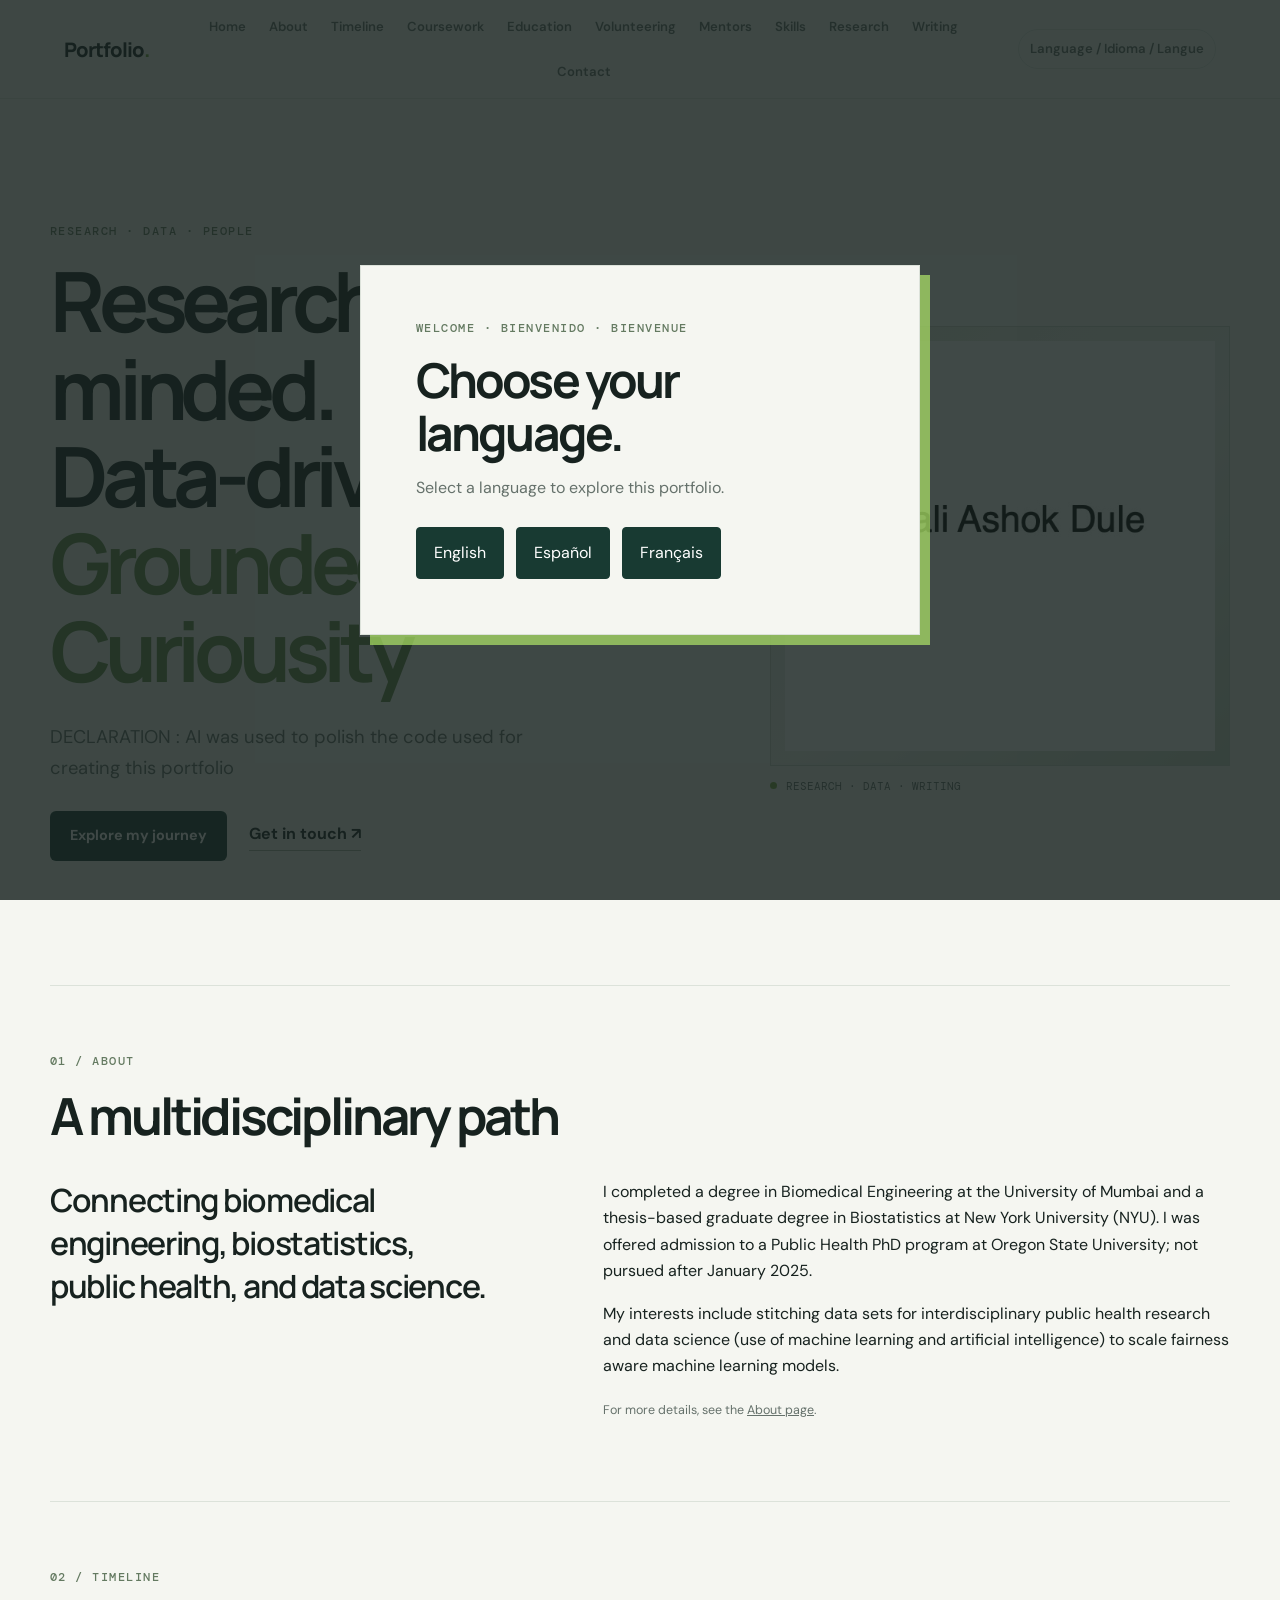
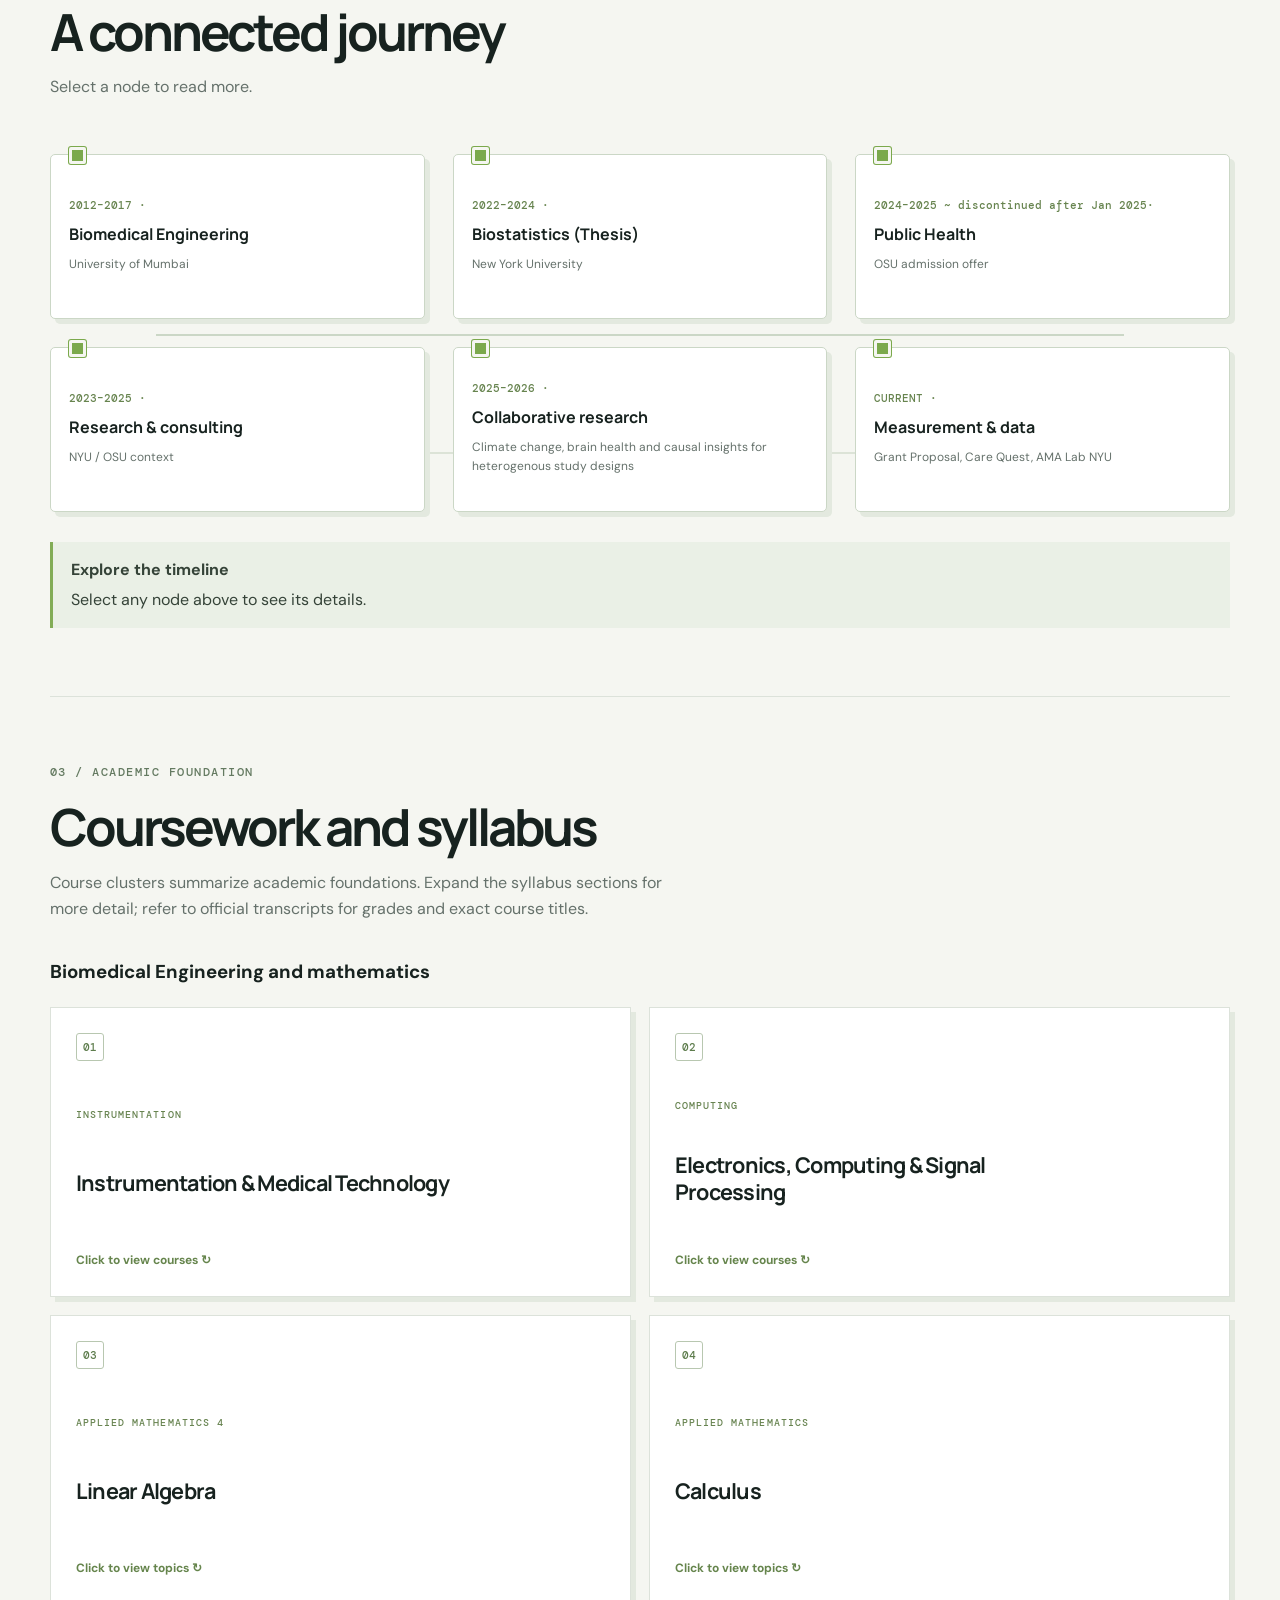
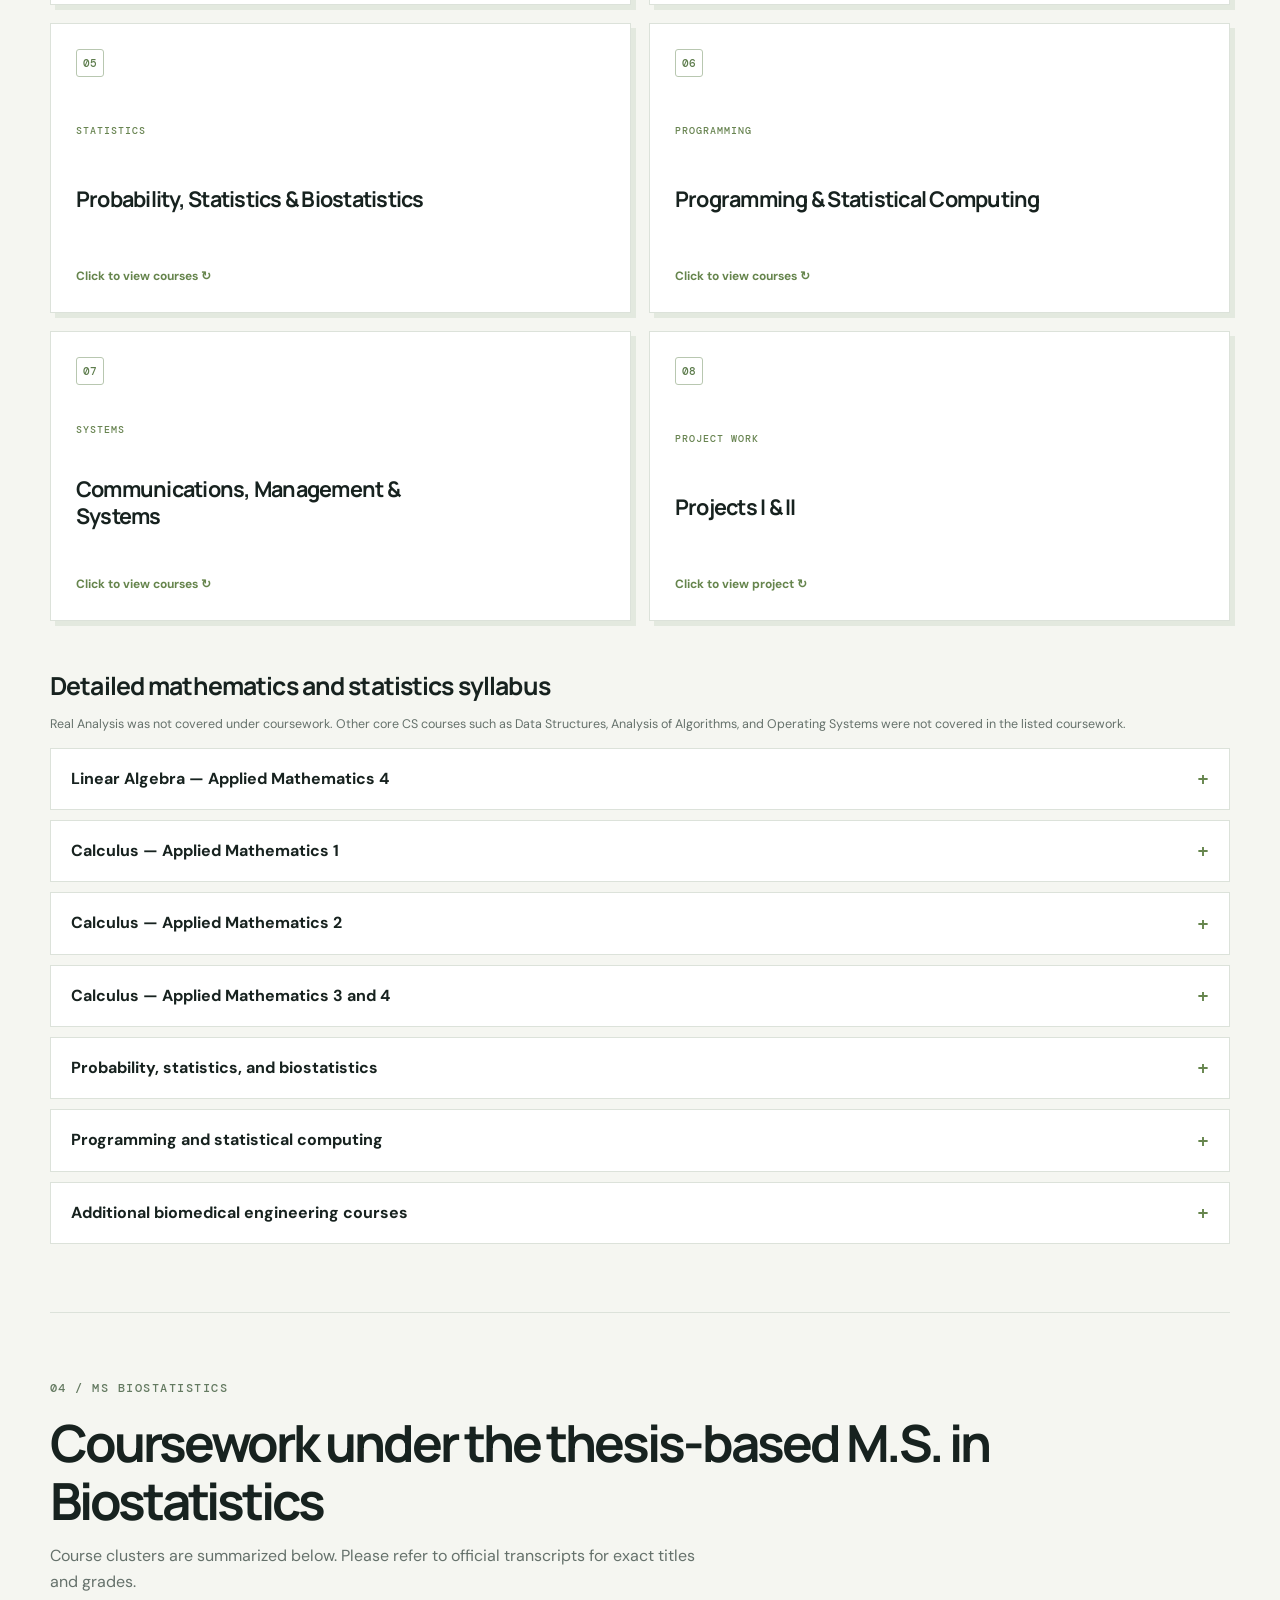
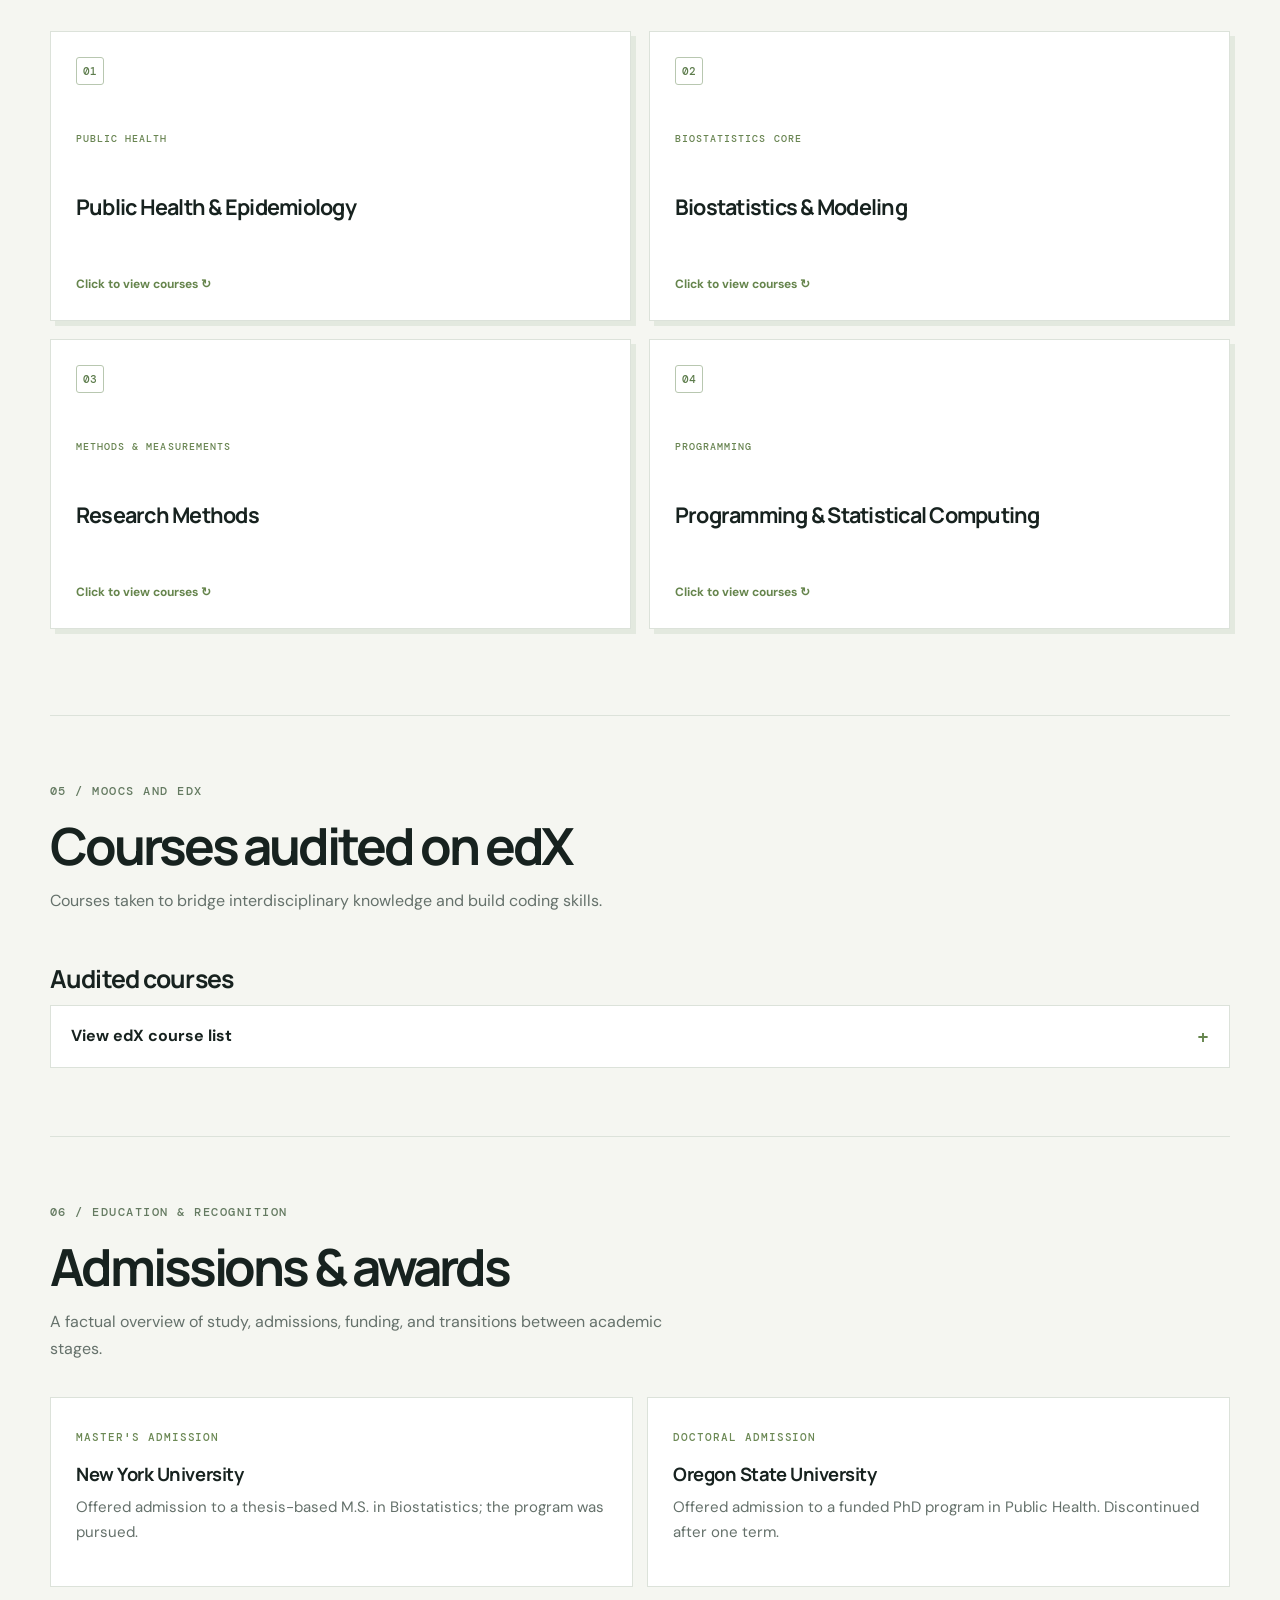
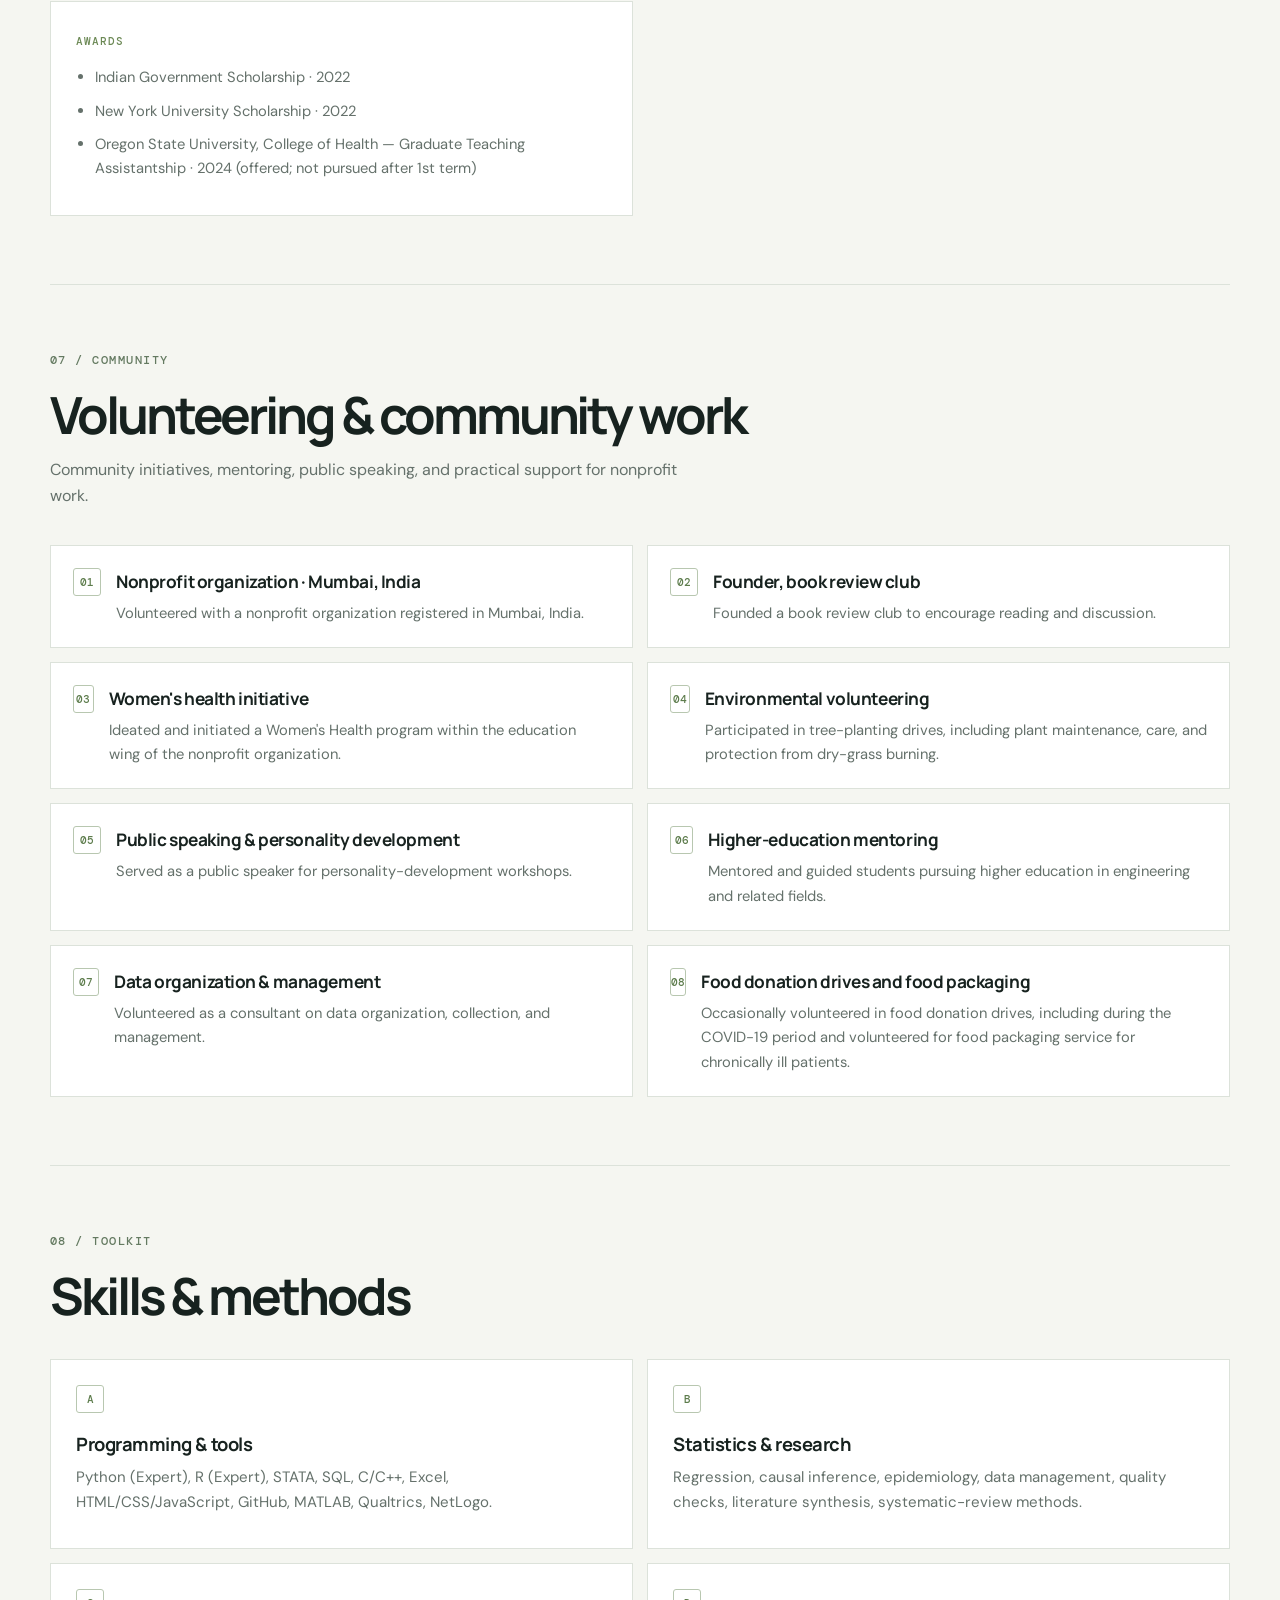
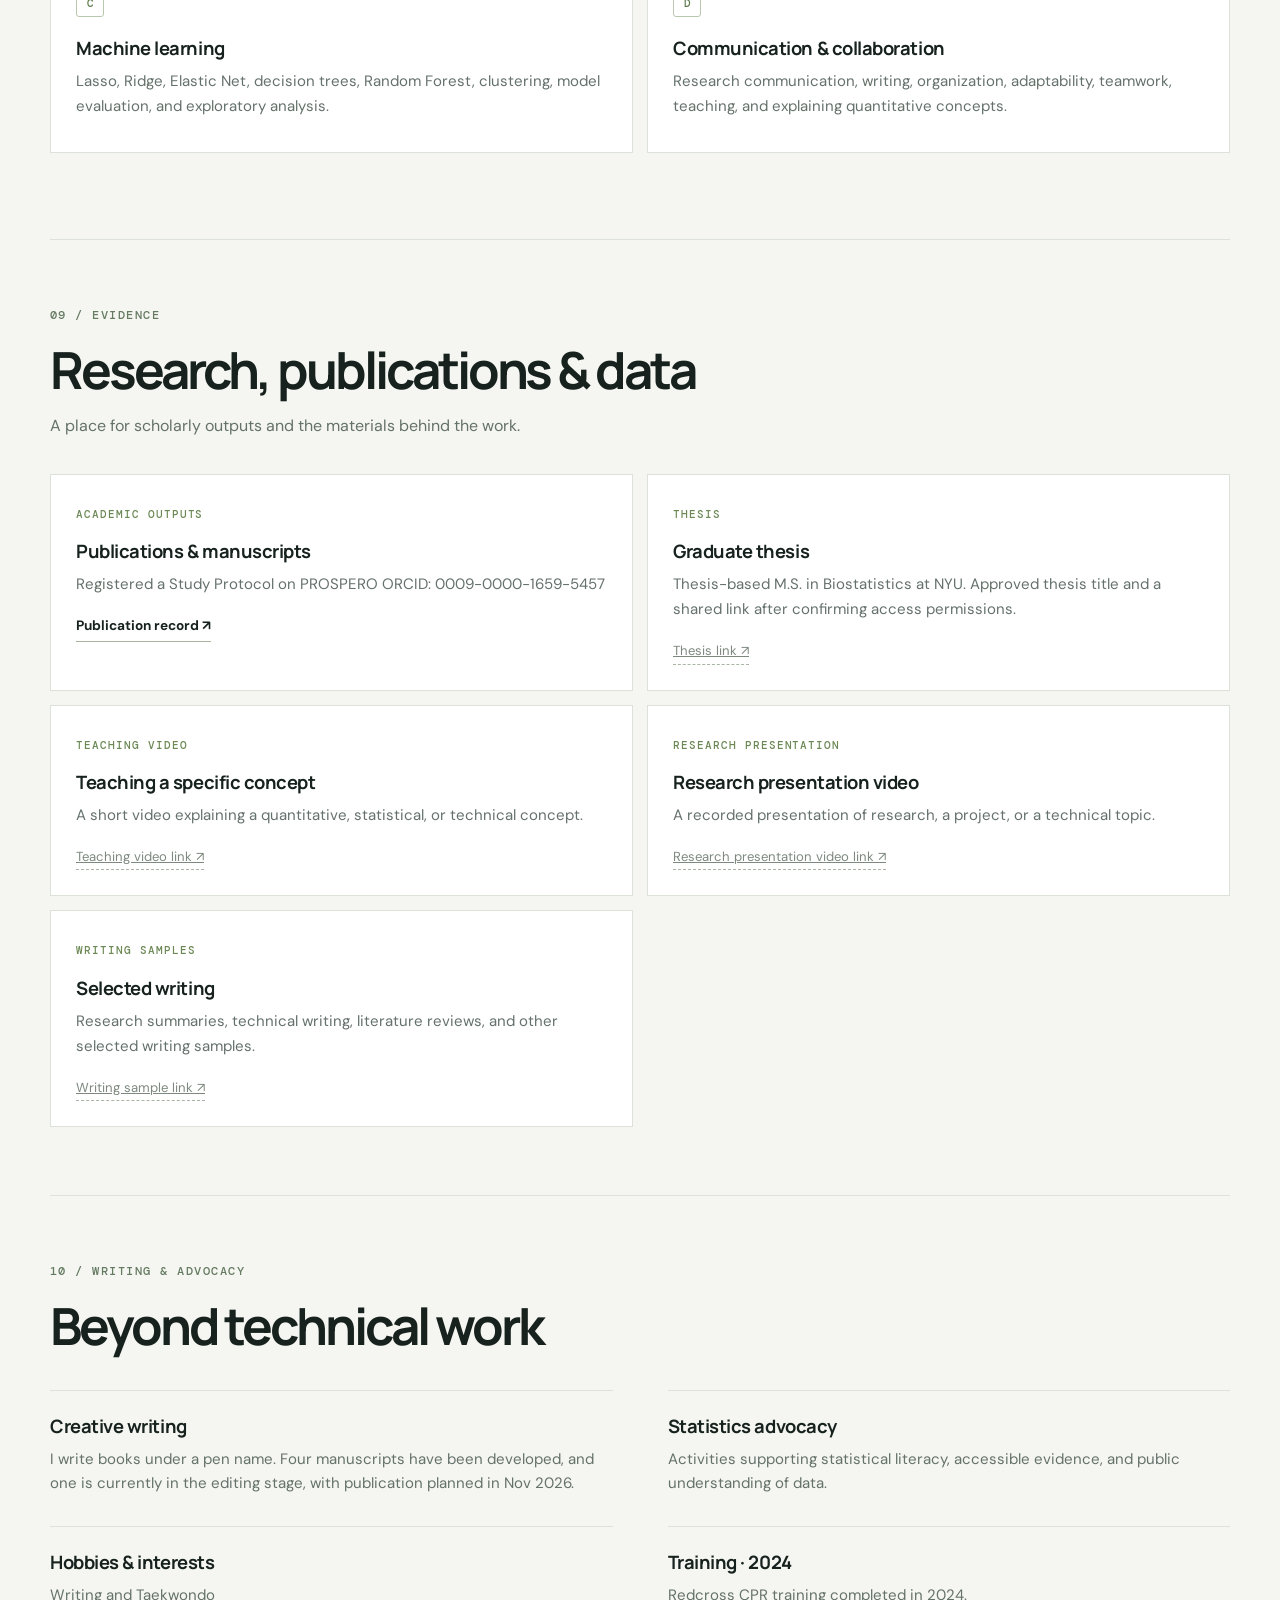
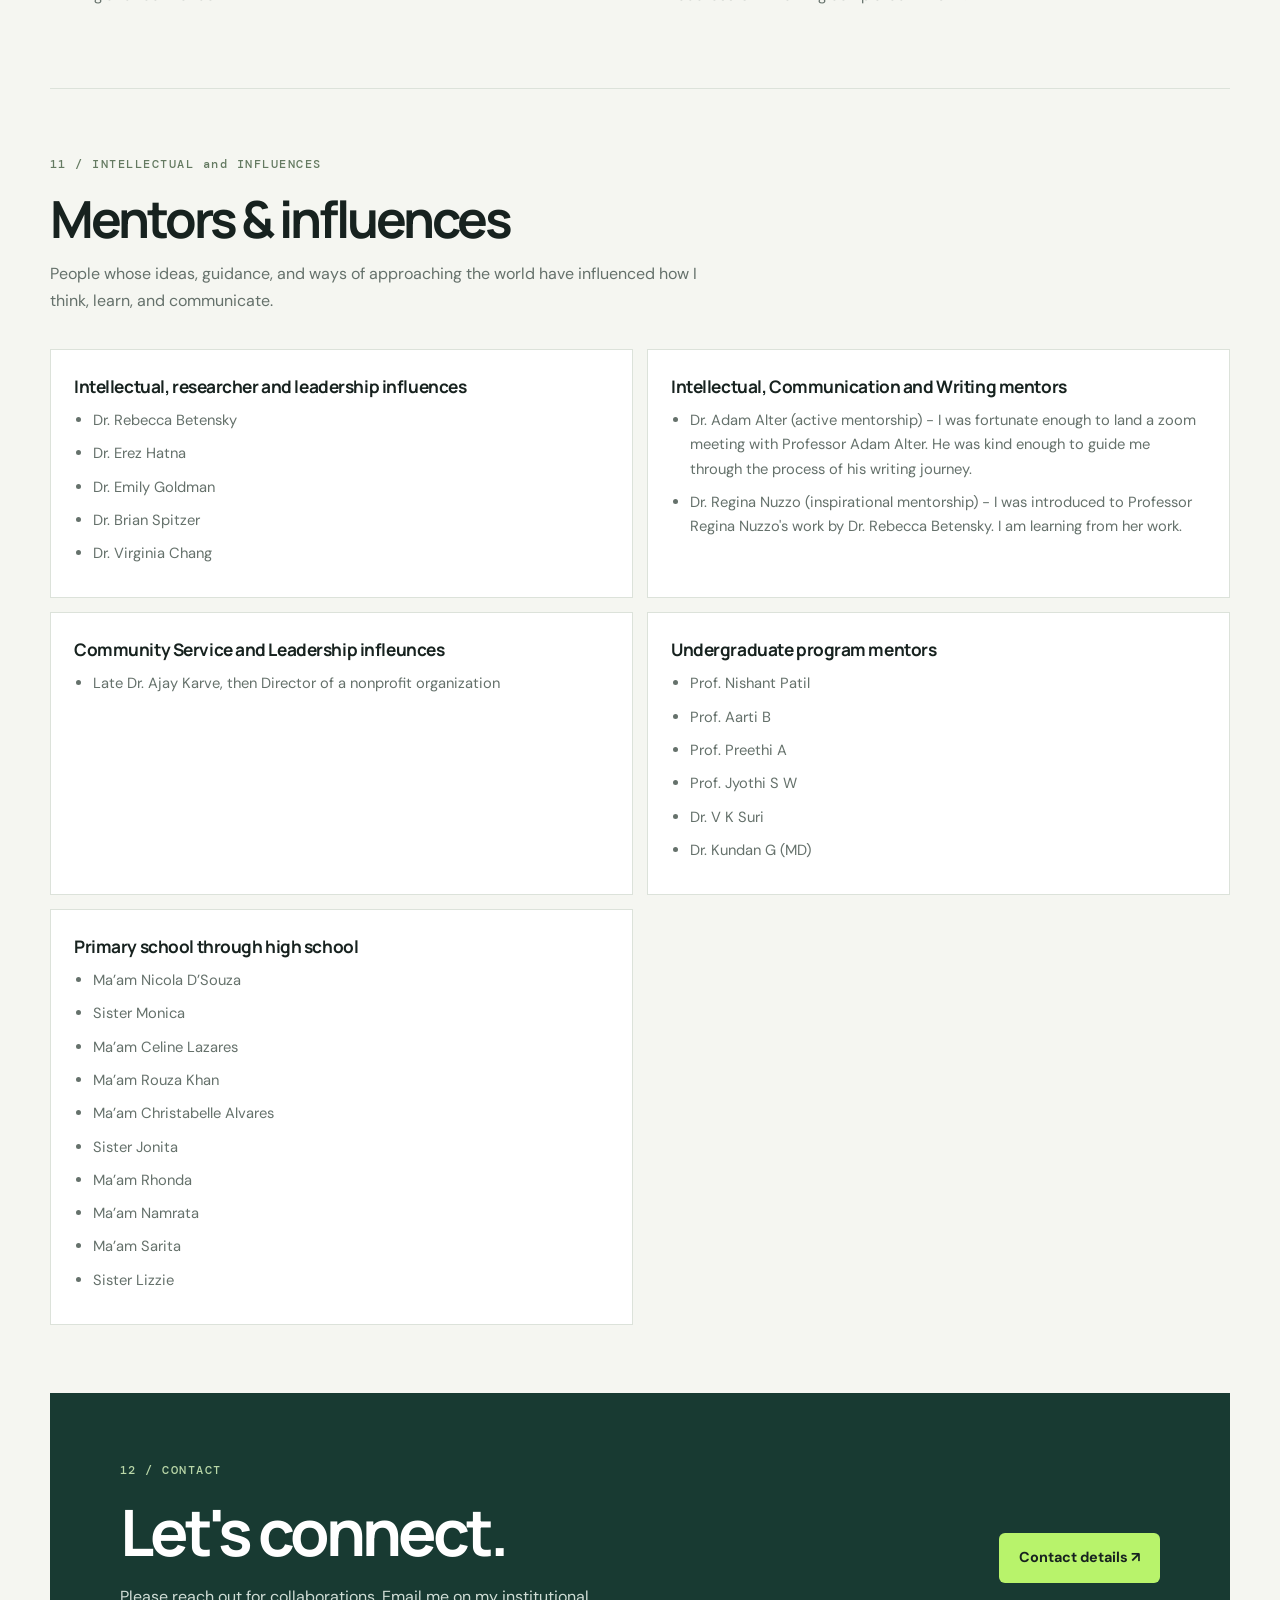
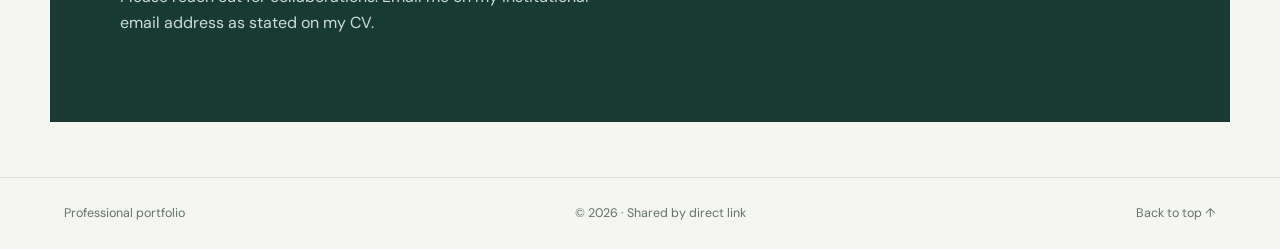
==== index.html @ b90f6b6e "Update index.html" ====
<!DOCTYPE html>
<html lang="en">
<head>
  <meta charset="UTF-8">
  <meta name="viewport" content="width=device-width, initial-scale=1.0">
  <title>Professional Portfolio</title>
  <meta name="robots" content="noindex, nofollow">
  <meta name="description" content="Research, data science, teaching, writing, and interdisciplinary work portfolio.">
  <link rel="stylesheet" href="style.css">
</head>
<body>
<div class="language-screen" id="language-screen" hidden>
  <div class="language-box" role="dialog" aria-modal="true" aria-labelledby="language-title">
    <p class="eyebrow">WELCOME · BIENVENIDO · BIENVENUE</p>
    <h1 id="language-title">Choose your language.</h1>
    <p>Select a language to explore this portfolio.</p>
    <div class="language-buttons">
      <button type="button" data-language="en">English</button>
      <button type="button" data-language="es">Español</button>
      <button type="button" data-language="fr">Français</button>
    </div>
  </div>
</div>
<header class="site-header">
  <a class="wordmark" href="index.html">Portfolio<span>.</span></a>
  <nav class="navbar" aria-label="Main navigation">
    <a href="index.html#home" data-i18n="navHome">Home</a>
    <a href="index.html#about" data-i18n="navAbout">About</a>
    <a href="index.html#timeline" data-i18n="navTimeline">Timeline</a>
    <a href="index.html#coursework" data-i18n="navCoursework">Coursework</a>
    <a href="index.html#education-funding">Education</a>
    <a href="index.html#volunteering">Volunteering</a>
    <a href="index.html#mentors">Mentors</a>
    <a href="index.html#skills" data-i18n="navSkills">Skills</a>
    <a href="index.html#research" data-i18n="navResearch">Research</a>
    <a href="index.html#writing" data-i18n="navWriting">Writing</a>
    <a href="index.html#contact" data-i18n="navContact">Contact</a>
  </nav>
  <button class="change-language" id="change-language" type="button">Language / Idioma / Langue</button>
</header>
<main>
  <section id="home" class="hero section-wrap">
    <div>
      <p class="eyebrow" data-i18n="heroEyebrow">RESEARCH · DATA · PEOPLE</p>
      <h1>Research-minded.<br>Data-driven.<br><span>Grounded in Curiousity</span></h1>
      <p class="hero-intro" data-i18n="heroIntro"> DECLARATION : AI was used to polish the code used for creating this portfolio</p>
     
      <div class="hero-actions">
        <a class="button button-dark" href="#timeline" data-i18n="exploreJourney">Explore my journey</a>
        <a class="text-link" href="#contact" data-i18n="getInTouch">Get in touch ↗</a>
      </div>
      <p class="privacy-note"> </p>
    </div>
    <div class="hero-visual">
      <div class="photo-frame" id="photo-frame">
        <img src="images/portfolio.jpeg" alt="Portfolio portrait" onerror="this.hidden=true;document.getElementById('photo-frame').classList.add('photo-placeholder')">
        <div class="photo-placeholder-label">IMAGE PLACEHOLDER<span>Add your image to images/portfolio.jpeg</span></div>
      </div>
      <div class="visual-caption"><span class="status-dot"></span> RESEARCH · DATA · WRITING</div>
    </div>
  </section>

  <section id="about" class="section-wrap content-section">
    <div class="section-heading">
      <p class="eyebrow">01 / ABOUT</p>
      <h2 data-i18n="aboutHeading">A multidisciplinary path</h2>
    </div>
    <div class="about-grid">
      <p class="lead">Connecting biomedical engineering, biostatistics, public health, and data science.</p>
      <div class="about-detail">
        <p>I completed a degree in Biomedical Engineering at the University of Mumbai and a thesis-based graduate degree in Biostatistics at New York University (NYU). I was offered admission to a Public Health PhD program at Oregon State University; not pursued after January 2025.</p>
        <p>My interests include stitching data sets for interdisciplinary public health research and data science (use of machine learning and artificial intelligence) to scale fairness aware machine learning models.</p>
        <p class="small-note">For more details, see the <a href="en/about.html">About page</a>.</p>
      </div>
    </div>
  </section>

  <section id="timeline" class="section-wrap content-section">
    <div class="section-heading">
      <p class="eyebrow">02 / TIMELINE</p>
      <h2 data-i18n="timelineHeading">A connected journey</h2>
      <p class="section-description">Select a node to read more.</p>
    </div>
    <div class="circuit-board">
      <div class="circuit-line" aria-hidden="true"></div><div class="circuit-line circuit-line-b" aria-hidden="true"></div>
      <button class="circuit-node" type="button" aria-expanded="false" data-title="Biomedical Engineering" data-detail="Bachelor's degree in Engineering from University of Mumbai. This was full-time 4 year engineering degree coursework attended in person. Primary Language of Instruction was English">
        <span class="node-year">2012–2017 ·</span><strong>Biomedical Engineering</strong><small>University of Mumbai</small>
      </button>
     
      <button class="circuit-node" type="button" aria-expanded="false" data-title="Biostatistics" data-detail="Thesis-based graduate degree in Biostatistics at New York University. This was a full-time 2 years STEM degree coursework attended in person. Primary Language of Instruction was English">
        <span class="node-year">2022–2024 ·</span><strong>Biostatistics (Thesis) </strong><small>New York University</small>
      </button>
      <button class="circuit-node" type="button" aria-expanded="false" data-title="Public Health PhD admission" data-detail="Admission was offered to a Public Health PhD program at Oregon State University with 3 year initial funding. I discontinued the program after Jan 2025 with the kind support of my supervisor Dr. Cynthia Mojica.">
        <span class="node-year">2024–2025 ~ discontinued after Jan 2025·</span><strong>Public Health</strong><small>OSU admission offer</small>
      </button>
      <button class="circuit-node" type="button" aria-expanded="false" data-title="Research and consulting" data-detail="Research assistant and team lead at Psycho-Oncology Lab under Dr.PhuongThao Le, Consultant at NYU Meyers College of Nursing, under Dr. Mattia Gilmartin, Research assistant for NIH grant proposal under Dr. Cynthia Mojica at Oregon State Universiy">
        <span class="node-year">2023–2025 ·</span><strong>Research & consulting</strong><small>NYU / OSU context</small>
      </button>
      
      <button class="circuit-node" type="button" aria-expanded="false" data-title="Collaborative and independent research" data-detail="Literature synthesis on climate and mental health, evidence synthesis, public-health datasets, and proposed methods under applied machine learning for heterogenous study designs. Registered Study Protocol, Link available under 'Academic outputs- Publications and Manuscript'.  ">
        <span class="node-year">2025–2026 · </span><strong>Collaborative research</strong><small>Climate change, brain health and causal insights for heterogenous study designs</small>
      </button>
      <button class="circuit-node" type="button" aria-expanded="false" data-title="Applied measurement and data projects" data-detail="NIH Grant-proposal">
        <span class="node-year">CURRENT ·</span><strong>Measurement & data</strong><small>Grant Proposal, Care Quest, AMA Lab NYU </small>
      </button>
    </div>
    <div class="timeline-detail" id="timeline-detail" aria-live="polite"><strong>Explore the timeline</strong><p>Select any node above to see its details.</p></div>
  </section>

  <section id="coursework" class="section-wrap content-section coursework-section">
    <div class="section-heading">
      <p class="eyebrow">03 / ACADEMIC FOUNDATION</p>
      <h2 data-i18n="courseworkHeading">Coursework and syllabus</h2>
      <p class="section-description">Course clusters summarize academic foundations. Expand the syllabus sections for more detail; refer to official transcripts for grades and exact course titles.</p>
    </div>
    <h3>Biomedical Engineering and mathematics</h3>
    <div class="course-card-grid">
      <button class="course-flip-card" type="button" aria-expanded="false" aria-label="Show instrumentation and medical technology courses"><span class="course-card-inner"><span class="course-card-face course-card-front"><span class="card-index">01</span><span class="course-kicker">INSTRUMENTATION</span><strong>Instrumentation & Medical Technology</strong><span class="course-card-prompt">Click to view courses ↻</span></span><span class="course-card-face course-card-back"><strong>Selected courses</strong><span>Biomedical Instrumentation Lab; Biomedical Instrumentation II/III</span><span>Medical Imaging I/II and lab; Nuclear Medicine and lab</span><span>Biomedical Microsystems and lab; Lasers and Fiber Optics and lab</span><span>Biomechanics; Prosthesis and Orthosis and associated lab</span><span class="course-card-prompt">Click to return ↻</span></span></span></button>
      <button class="course-flip-card" type="button" aria-expanded="false" aria-label="Show electronics and computing courses"><span class="course-card-inner"><span class="course-card-face course-card-front"><span class="card-index">02</span><span class="course-kicker">COMPUTING</span><strong>Electronics, Computing & Signal Processing</strong><span class="course-card-prompt">Click to view courses ↻</span></span><span class="course-card-face course-card-back"><strong>Selected courses</strong><span>Microprocessors and lab; Analog and Digital Circuits Design and lab</span><span>Biomedical Digital Signal Processing and lab</span><span>Microcontrollers and Embedded Systems and lab</span><span>Digital Image Processing and lab; VLSI and lab</span><span>Networking and Information Systems in Medical Electronics and lab</span><span class="course-card-prompt">Click to return ↻</span></span></span></button>
      <button class="course-flip-card" type="button" aria-expanded="false" aria-label="Show linear algebra topics"><span class="course-card-inner"><span class="course-card-face course-card-front"><span class="card-index">03</span><span class="course-kicker">APPLIED MATHEMATICS 4</span><strong>Linear Algebra</strong><span class="course-card-prompt">Click to view topics ↻</span></span><span class="course-card-face course-card-back"><strong>Selected topics</strong><span>Vector spaces, metric spaces, norms, inner products, orthogonality</span><span>Gram–Schmidt, eigenvalues and eigenvectors, diagonalization</span><span>Quadratic forms and singular value decomposition</span><span class="course-card-prompt">Full syllabus below ↓</span></span></span></button>
      <button class="course-flip-card" type="button" aria-expanded="false" aria-label="Show calculus topics"><span class="course-card-inner"><span class="course-card-face course-card-front"><span class="card-index">04</span><span class="course-kicker">APPLIED MATHEMATICS</span><strong>Calculus</strong><span class="course-card-prompt">Click to view topics ↻</span></span><span class="course-card-face course-card-back"><strong>Selected topics</strong><span>Differential and partial differentiation; maxima and minima</span><span>Jacobians, series, ordinary differential equations</span><span>Multiple integrals, numerical integration, Laplace transforms</span><span>Calculus of variations and complex integration</span><span class="course-card-prompt">Full syllabus below ↓</span></span></span></button>
      <button class="course-flip-card" type="button" aria-expanded="false" aria-label="Show statistics courses"><span class="course-card-inner"><span class="course-card-face course-card-front"><span class="card-index">05</span><span class="course-kicker">STATISTICS</span><strong>Probability, Statistics & Biostatistics</strong><span class="course-card-prompt">Click to view courses ↻</span></span><span class="course-card-face course-card-back"><strong>Selected topics</strong><span>Probability, sampling distributions, estimation and confidence intervals</span><span>Hypothesis testing, ANOVA, regression and correlation</span><span>Chi-square tests and undergraduate/graduate biostatistics</span><span class="course-card-prompt">Full syllabus below ↓</span></span></span></button>
      <button class="course-flip-card" type="button" aria-expanded="false" aria-label="Show programming courses"><span class="course-card-inner"><span class="course-card-face course-card-front"><span class="card-index">06</span><span class="course-kicker">PROGRAMMING</span><strong>Programming & Statistical Computing</strong><span class="course-card-prompt">Click to view courses ↻</span></span><span class="course-card-face course-card-back"><strong>Selected courses</strong><span>Structured Programming Approach / C</span><span>Object Oriented Programming and Methodology</span><span>R, Intermediate R, SAS, and Scilab numerical methods</span><span class="course-card-prompt">Full course list below ↓</span></span></span></button>
      <button class="course-flip-card" type="button" aria-expanded="false" aria-label="Show communications and systems courses"><span class="course-card-inner"><span class="course-card-face course-card-front"><span class="card-index">07</span><span class="course-kicker">SYSTEMS</span><strong>Communications, Management & Systems</strong><span class="course-card-prompt">Click to view courses ↻</span></span><span class="course-card-face course-card-back"><strong>Selected courses</strong><span>Principles of Communications Engineering and lab</span><span>Business Communication and Ethics</span><span>Hospital Management and lab</span><span>Biological Modeling and Simulation and lab</span><span class="course-card-prompt">Click to return ↻</span></span></span></button>
      <button class="course-flip-card" type="button" aria-expanded="false" aria-label="Show project work"><span class="course-card-inner"><span class="course-card-face course-card-front"><span class="card-index">08</span><span class="course-kicker">PROJECT WORK</span><strong>Projects I & II</strong><span class="course-card-prompt">Click to view project ↻</span></span><span class="course-card-face course-card-back"><strong>Fall safety device</strong><span>Project I and Project II included a fall safety device, later patented.</span><span class="course-card-prompt">Click to return ↻</span></span></span></button>
    </div>

    <div class="syllabus-accordion">
      <h3>Detailed mathematics and statistics syllabus</h3>
      <p class="small-note">Real Analysis was not covered under coursework. Other core CS courses such as Data Structures, Analysis of Algorithms, and Operating Systems were not covered in the listed coursework.</p>
      <details class="syllabus-detail"><summary>Linear Algebra — Applied Mathematics 4</summary><div class="syllabus-content"><ul><li>n-dimensional vector spaces; metric spaces; norms and inner products; orthogonality; Cauchy–Schwarz inequality; Gram–Schmidt orthogonalization.</li><li>Matrix theory; eigenvalues and eigenvectors; Cayley–Hamilton theorem; similarity and diagonalization; functions of square matrices.</li><li>Derogatory and non-derogatory matrices; quadratic forms and canonical forms; rank, index, and signature; Sylvester's law of inertia; definiteness.</li><li>Singular value decomposition (SVD).</li></ul></div></details>
      <details class="syllabus-detail"><summary>Calculus — Applied Mathematics 1</summary><div class="syllabus-content"><ul><li>Complex numbers and De Moivre's theorem.</li><li>Matrix types, rank, PAQ form, systems of linear equations, Gauss and Gauss–Jordan methods, Crout LU decomposition, Gauss–Seidel and Jacobi methods, and Scilab.</li><li>Higher derivatives and Leibniz theorem; partial derivatives and Euler's theorem.</li><li>Applications of partial differentiation, extrema, Lagrange multipliers, Jacobians, Taylor and Maclaurin series, indeterminate forms, and L'Hôpital's rule.</li><li>Least-squares curve fitting, regression, and Scilab.</li></ul></div></details>
      <details class="syllabus-detail"><summary>Calculus — Applied Mathematics 2</summary><div class="syllabus-content"><ul><li>Curve tracing and solid geometry; Beta and Gamma functions; differentiation under the integral sign; rectification.</li><li>Exact and linear ordinary differential equations; constant-coefficient equations; Cauchy–Euler homogeneous equations; Legendre equations; variation of parameters and engineering applications.</li><li>Numerical ODE methods: Taylor, Euler, modified Euler, and fourth-order Runge–Kutta.</li><li>Double and multiple integrals in Cartesian, cylindrical, and spherical coordinates; area, mass, and volume applications.</li><li>Interpolation and Newton–Cotes methods; trapezoidal and Simpson rules; Scilab.</li></ul></div></details>
      <details class="syllabus-detail"><summary>Calculus — Applied Mathematics 3 and 4</summary><div class="syllabus-content"><ul><li>Differential and partial differentiation, maxima and minima, Jacobians, series, ordinary differential equations, multiple integrals, and numerical integration.</li><li>Laplace transforms, properties, inverse Laplace transforms, and applications to ODEs.</li><li>Calculus of variations: Euler–Lagrange equation, isoperimetric problems, higher derivatives, and Rayleigh–Ritz method.</li><li>Complex integration, Cauchy's theorem and formula, Taylor and Laurent series, zeros, singularities, poles, residues, and the residue theorem.</li></ul></div></details>
      <details class="syllabus-detail"><summary>Probability, statistics, and biostatistics</summary><div class="syllabus-content"><ul><li>Descriptive statistics; probability and Bayes' theorem; binomial, Poisson, and normal distributions.</li><li>Sampling distributions, estimation, confidence intervals, sample sizes, hypothesis tests, Type I and Type II errors, and statistical power.</li><li>ANOVA and study designs; regression and correlation; chi-square goodness-of-fit, independence, and homogeneity tests.</li><li>Graduate public-health biostatistics coursework included linear regression and modeling, categorical data analysis, causal inference, and longitudinal analysis of public-health data.</li></ul></div></details>
      <details class="syllabus-detail"><summary>Programming and statistical computing</summary><div class="syllabus-content"><ul><li>Structured Programming Approach / C.</li><li>Object Oriented Programming and Methodology.</li><li>R and Intermediate R; SAS.</li><li>Scilab was used in numerical methods coursework.</li></ul><p></p></div></details>
      <details class="syllabus-detail"><summary>Additional biomedical engineering courses</summary><div class="syllabus-content"><ul><li>Biomedical Instrumentation Lab; Biomedical Instrumentation II and III.</li><li>Medical Imaging I and II with labs; Nuclear Medicine with lab.</li><li>Biomedical Microsystems with lab; Lasers and Fiber Optics with lab.</li><li>Biomechanics; Prosthesis and Orthosis and associated lab.</li><li>Microprocessors and lab; Analog and Digital Circuits Design and lab.</li><li>Biomedical Digital Signal Processing and lab; Microcontrollers and Embedded Systems and lab.</li><li>Digital Image Processing and lab; VLSI and lab; Networking and Information Systems in Medical Electronics and lab.</li><li>Principles of Communications Engineering and lab; Business Communication and Ethics; Hospital Management and lab; Biological Modeling and Simulation and lab.</li></ul></div></details>
    </div>
  </section>

  <section id="nyu-coursework" class="section-wrap content-section coursework-section">
    <div class="section-heading">
      <p class="eyebrow">04 / MS BIOSTATISTICS</p>
      <h2>Coursework under the thesis-based M.S. in Biostatistics</h2>
      <p class="section-description">Course clusters are summarized below. Please refer to official transcripts for exact titles and grades.</p>
    </div>
    <div class="course-card-grid">
      <button class="course-flip-card" type="button" aria-expanded="false" aria-label="Show public health and epidemiology courses"><span class="course-card-inner"><span class="course-card-face course-card-front"><span class="card-index">01</span><span class="course-kicker">PUBLIC HEALTH</span><strong>Public Health & Epidemiology</strong><span class="course-card-prompt">Click to view courses ↻</span></span><span class="course-card-face course-card-back"><strong>Selected courses</strong><span>Introduction to Public Health</span><span>Epidemiology</span><span>Intermediate Epidemiology</span><span>Thinking Critically and Ethically in Public Health</span><span class="course-card-prompt">Click to return ↻</span></span></span></button>
      <button class="course-flip-card" type="button" aria-expanded="false" aria-label="Show biostatistics core courses"><span class="course-card-inner"><span class="course-card-face course-card-front"><span class="card-index">02</span><span class="course-kicker">BIOSTATISTICS CORE</span><strong>Biostatistics & Modeling</strong><span class="course-card-prompt">Click to view courses ↻</span></span><span class="course-card-face course-card-back"><strong>Selected courses</strong><span>Biostatistics for Public Health</span><span>Regression I: Linear Regression and Modeling</span><span>Regression II: Categorical Data Analysis</span><span>Causal Inference: Design and Analysis</span><span>Longitudinal Analysis of Public Health Data</span><span class="course-card-prompt">Click to return ↻</span></span></span></button>
      <button class="course-flip-card" type="button" aria-expanded="false" aria-label="Show research methods"><span class="course-card-inner"><span class="course-card-face course-card-front"><span class="card-index">03</span><span class="course-kicker">METHODS & MEASUREMENTS</span><strong>Research Methods</strong><span class="course-card-prompt">Click to view courses ↻</span></span><span class="course-card-face course-card-back"><strong>Research methods</strong><span></span><span class="course-card-prompt"></span></span></span></button>
      <button class="course-flip-card" type="button" aria-expanded="false" aria-label="Show programming courses"><span class="course-card-inner"><span class="course-card-face course-card-front"><span class="card-index">04</span><span class="course-kicker">PROGRAMMING</span><strong>Programming & Statistical Computing</strong><span class="course-card-prompt">Click to view courses ↻</span></span><span class="course-card-face course-card-back"><strong>Selected courses</strong><span>R and Intermediate R</span><span>SAS</span><span class="course-card-prompt"></span></span></span></button>
    </div>
    <p class="small-note"></p>
  </section>

  <section id="edx" class="section-wrap content-section">
    <div class="section-heading">
      <p class="eyebrow">05 / MOOCS AND EDX</p>
      <h2>Courses audited on edX</h2>
      <p class="section-description">Courses taken to bridge interdisciplinary knowledge and build coding skills.</p>
    </div>
    <div class="syllabus-accordion">
      <h3>Audited courses</h3>
      <details class="syllabus-detail"><summary>View edX course list</summary><div class="syllabus-content"><ul>
        <li>Data Science: Visualization — HarvardX, 2022</li>
        <li>Data Science: Probability — HarvardX, 2022</li>
        <li>Fundamentals of Neuroscience, Part 2: Neurons and Networks — HarvardX</li>
        <li>Programming for Everybody (Getting Started with Python) — MichiganX, 2022</li>
        <li>Data Science: Inference and Modeling — HarvardX, 2022</li>
        <li>Causal Diagrams: Draw Your Assumptions Before Your Conclusions — HarvardX, 2023</li>
        <li>Fundamentals of Neuroscience, Part 1: The Electrical Properties of the Neuron — HarvardX, 2025</li>
        <li>CS50's Introduction to Computer Science — HarvardX, 2026</li>
        <li>CS50's Introduction to Programming with Python — HarvardX, 2026</li>
      </ul></div></details>
    </div>
  </section>


      <!-- ADMISSIONS AND FUNDING -->
      <section id="education-funding" class="section-wrap content-section">
        <div class="section-heading"><p class="eyebrow">06 / EDUCATION & RECOGNITION</p><h2>Admissions & awards</h2><p class="section-description">A factual overview of study, admissions, funding, and transitions between academic stages.</p></div>
        <div class="resource-grid">
         
          <article class="resource-card"><span class="resource-type">MASTER'S ADMISSION</span><h3>New York University</h3><p>Offered admission to a thesis-based M.S. in Biostatistics; the program was pursued.</p></article>
          <article class="resource-card"><span class="resource-type">DOCTORAL ADMISSION</span><h3>Oregon State University</h3><p>Offered admission to a funded PhD program in Public Health. Discontinued after one term.</p><p class="small-note"></p></article>
          <article class="resource-card"><span class="resource-type">AWARDS</span><h3></h3><ul class="portfolio-list"><li>Indian Government Scholarship · 2022</li><li>New York University Scholarship · 2022</li><li>Oregon State University, College of Health — Graduate Teaching Assistantship · 2024 (offered; not pursued after 1st term)</li></ul></article>
        </div>
      </section>
      <section id="volunteering" class="section-wrap content-section">
        <div class="section-heading"><p class="eyebrow">07 / COMMUNITY</p><h2>Volunteering & community work</h2><p class="section-description">Community initiatives, mentoring, public speaking, and practical support for nonprofit work.</p></div>
        <div class="volunteer-list">
          <article class="volunteer-item"><span class="card-index">01</span><div><h3>Nonprofit organization · Mumbai, India</h3><p>Volunteered with a nonprofit organization registered in Mumbai, India.</p></div></article>
          <article class="volunteer-item"><span class="card-index">02</span><div><h3>Founder, book review club</h3><p>Founded a book review club to encourage reading and discussion.</p></div></article>
          <article class="volunteer-item"><span class="card-index">03</span><div><h3>Women's health initiative</h3><p>Ideated and initiated a Women's Health program within the education wing of the nonprofit organization.</p></div></article>
          <article class="volunteer-item"><span class="card-index">04</span><div><h3>Environmental volunteering</h3><p>Participated in tree-planting drives, including plant maintenance, care, and protection from dry-grass burning.</p></div></article>
          <article class="volunteer-item"><span class="card-index">05</span><div><h3>Public speaking & personality development</h3><p>Served as a public speaker for personality-development workshops.</p></div></article>
          <article class="volunteer-item"><span class="card-index">06</span><div><h3>Higher-education mentoring</h3><p>Mentored and guided students pursuing higher education in engineering and related fields.</p></div></article>
          <article class="volunteer-item"><span class="card-index">07</span><div><h3>Data organization & management</h3><p>Volunteered as a consultant on data organization, collection, and management.</p></div></article>
          <article class="volunteer-item"><span class="card-index">08</span><div><h3>Food donation drives and food packaging</h3><p>Occasionally volunteered in food donation drives, including during the COVID-19 period and volunteered for food packaging service for chronically ill patients.</p></div></article>
        </div>
      </section>

  <section id="skills" class="section-wrap content-section">
    <div class="section-heading"><p class="eyebrow">08 / TOOLKIT</p><h2 data-i18n="skillsHeading">Skills & methods</h2></div>
    <div class="skill-grid">
      <article class="skill-card"><span class="card-index">A</span><h3>Programming & tools</h3><p>Python (Expert), R (Expert), STATA, SQL, C/C++, Excel, HTML/CSS/JavaScript, GitHub, MATLAB, Qualtrics, NetLogo.</p></article>
      <article class="skill-card"><span class="card-index">B</span><h3>Statistics & research</h3><p>Regression, causal inference, epidemiology, data management, quality checks, literature synthesis, systematic-review methods.</p></article>
      <article class="skill-card"><span class="card-index">C</span><h3>Machine learning</h3><p>Lasso, Ridge, Elastic Net, decision trees, Random Forest, clustering, model evaluation, and exploratory analysis.</p></article>
      <article class="skill-card"><span class="card-index">D</span><h3>Communication & collaboration</h3><p>Research communication, writing, organization, adaptability, teamwork, teaching, and explaining quantitative concepts.</p></article>
    </div>
    <p class="small-note"></p>
  </section>

  <section id="research" class="section-wrap content-section">
    <div class="section-heading"><p class="eyebrow">09 / EVIDENCE</p><h2 data-i18n="researchHeading">Research, publications & data</h2><p class="section-description">A place for scholarly outputs and the materials behind the work.</p></div>
    <div class="resource-grid">
      <article class="resource-card"><span class="resource-type">ACADEMIC OUTPUTS</span><h3>Publications & manuscripts</h3><p>Registered a Study Protocol on PROSPERO  ORCID: 0009-0000-1659-5457 </p><a class="text-link" href="https://www.crd.york.ac.uk/PROSPERO/view/CRD420261517470">Publication record ↗</a></article>
      <article class="resource-card"><span class="resource-type">THESIS</span><h3>Graduate thesis</h3><p>Thesis-based M.S. in Biostatistics at NYU. Approved thesis title and a shared link after confirming access permissions.</p><a class="placeholder-link" href="https://docs.google.com/document/d/1_RCFYvaxHVcT6_6Cebbjy5yFlNK2RiGm/edit?usp=sharing&ouid=100165120813151294638&rtpof=true&sd=true" data-link-placeholder="graduate-thesis">Thesis link ↗</a></article>
      
  <article class="resource-card">
    <span class="resource-type">TEACHING VIDEO</span>
    <h3>Teaching a specific concept</h3>
    <p>A short video explaining a quantitative, statistical, or technical concept.</p>
    
    <a class="placeholder-link" href="https://drive.google.com/file/d/1TuxlG03pVEK9ZvMyivZA0fMEFDmriEcj/view?usp=sharing" data-link-placeholder="teaching-video">Teaching video link ↗</a>
  </article>
  <article class="resource-card">
    <span class="resource-type">RESEARCH PRESENTATION</span>
    <h3>Research presentation video</h3>
    <p>A recorded presentation of research, a project, or a technical topic.</p>
    
    <a class="placeholder-link" href="https://drive.google.com/file/d/1A4HiIv-0VqqfKkCW7wv7DJYp-iKXRTE7/view?usp=sharing" data-link-placeholder="research-presentation-video">Research presentation video link ↗</a>
  </article>
      <article class="resource-card"><span class="resource-type">WRITING SAMPLES</span><h3>Selected writing</h3><p>Research summaries, technical writing, literature reviews, and other selected writing samples.</p><a class="placeholder-link" href="https://drive.google.com/file/d/19CWDGNpEDiAlilySuzEVEu15xoWxhHeR/view?usp=sharing" data-link-placeholder="writing-sample">Writing sample link ↗</a></article>
    </div>
  </section>

  <section id="writing" class="section-wrap content-section writing-section">
    <div class="section-heading"><p class="eyebrow">10 / WRITING & ADVOCACY</p><h2 data-i18n="writingHeading">Beyond technical work</h2></div>
    <div class="writing-grid">
      <div><h3>Creative writing</h3><p>I write books under a pen name. Four manuscripts have been developed, and one is currently in the editing stage, with publication planned in Nov 2026.</p></div>
      <div><h3>Statistics advocacy</h3><p>Activities supporting statistical literacy, accessible evidence, and public understanding of data.</p></div>
      <div><h3>Hobbies & interests</h3><p>Writing and Taekwondo</p></div>
      <div><h3>Training · 2024</h3><p>Redcross CPR training completed in 2024.</p></div>
    </div>
  </section>


   <section id="mentors" class="section-wrap content-section">
        <div class="section-heading"><p class="eyebrow">11 / INTELLECTUAL and INFLUENCES</p><h2>Mentors & influences</h2><p class="section-description">People whose ideas, guidance, and ways of approaching the world have influenced how I think, learn, and communicate.</p><p class="small-note"></p></div>
        <div class="mentor-groups">
          <article class="mentor-group"><h3>Intellectual, researcher and leadership influences</h3><ul class="portfolio-list"><li>Dr. Rebecca Betensky</li><li>Dr. Erez Hatna</li><li>Dr. Emily Goldman</li><li>Dr. Brian Spitzer</li><li>Dr. Virginia Chang</li></ul></article>
          <article class="mentor-group"><h3>Intellectual, Communication and Writing mentors</h3><ul class="portfolio-list"><li>Dr. Adam Alter (active mentorship) - I was fortunate enough to land a zoom meeting with Professor Adam Alter. He was kind enough to guide me through the process of his writing journey. </li><li>Dr. Regina Nuzzo (inspirational mentorship) - I was introduced to Professor Regina Nuzzo's work by Dr. Rebecca Betensky. I am learning from her work.</li></ul></article>
          <article class="mentor-group"><h3>Community Service and Leadership infleunces</h3><ul class="portfolio-list"><li>Late Dr. Ajay Karve, then Director of a nonprofit organization</li></ul></article>
          <article class="mentor-group"><h3>Undergraduate program mentors</h3><ul class="portfolio-list"><li>Prof. Nishant Patil</li><li>Prof. Aarti B</li><li>Prof. Preethi A</li><li>Prof. Jyothi S W</li><li>Dr. V K Suri</li><li>Dr. Kundan G (MD)</li></ul></article>
          <article class="mentor-group"><h3>Primary school through high school</h3><ul class="portfolio-list"><li>Ma’am Nicola D’Souza</li><li>Sister Monica</li><li>Ma’am Celine Lazares</li><li>Ma’am Rouza Khan</li><li>Ma’am Christabelle Alvares</li><li>Sister Jonita</li><li>Ma’am Rhonda</li><li>Ma’am Namrata</li><li>Ma’am Sarita</li><li>Sister Lizzie</li></ul></article>
        </div>
      </section>

  <section id="contact" class="section-wrap contact-section">
    <div><p class="eyebrow">12 / CONTACT</p><h2>Let's connect.</h2><p>Please reach out for collaborations. Email me on my institutional email address as stated on my CV.</p></div>
    <a class="button button-light" href="en/contact.html">Contact details ↗</a>
  </section>
</main>
<footer class="footer"><span>Professional portfolio</span><span>© 2026 · Shared by direct link</span><a href="#home">Back to top ↑</a></footer>
<script src="script.js"></script>
</body>
</html>
---- style.css ----
@import url('https://fonts.googleapis.com/css2?family=DM+Mono:wght@400;500&family=DM+Sans:wght@400;500;600;700&family=Manrope:wght@400;500;600;700;800&display=swap');

:root{--ink:#17221f;--muted:#65716b;--paper:#f5f6f1;--white:#fff;--line:#dce2da;--accent:#b8f36b;--deep:#183a32;--soft:#e8eee5;--mono:'DM Mono',monospace;--sans:'DM Sans',sans-serif;--display:'Manrope',sans-serif}
*{box-sizing:border-box}
html{scroll-behavior:smooth;scroll-padding-top:100px}
body{margin:0;background:var(--paper);color:var(--ink);font-family:var(--sans);line-height:1.65}
a{color:inherit}
button{font:inherit}
.site-header{position:sticky;top:0;z-index:10;display:flex;align-items:center;justify-content:space-between;gap:22px;padding:16px clamp(20px,5vw,76px);background:rgba(245,246,241,.96);backdrop-filter:blur(14px);border-bottom:1px solid var(--line)}
.wordmark{text-decoration:none;font:800 1.25rem var(--display);letter-spacing:-.05em}
.wordmark span{color:#689d35}
.navbar{display:flex;align-items:center;justify-content:center;gap:clamp(10px,1.8vw,25px);flex-wrap:wrap}
.navbar a,.change-language{font-size:.82rem;text-decoration:none;color:var(--muted);font-weight:600}
.navbar a:hover,.navbar a:focus,.navbar a[aria-current=page]{color:var(--ink)}
.change-language{border:1px solid var(--line);background:transparent;border-radius:99px;padding:8px 11px;cursor:pointer;white-space:nowrap}
.section-wrap{width:min(1180px,calc(100% - 44px));margin-inline:auto}
.hero{display:grid;grid-template-columns:1.12fr .88fr;gap:clamp(30px,7vw,95px);align-items:center;padding-block:clamp(65px,10vw,125px) 90px}
.eyebrow{font:500 .72rem var(--mono);letter-spacing:.13em;color:#647a61;margin:0 0 18px}
.hero h1{font:700 clamp(2.7rem,6.5vw,5.6rem)/1.05 var(--display);letter-spacing:-.075em;max-width:720px;margin:0}
.hero h1 span{color:#638a4a}
.hero-intro{font-size:1.15rem;color:var(--muted);max-width:540px;margin:28px 0}
.hero-actions{display:flex;align-items:center;gap:22px;flex-wrap:wrap}
.button{display:inline-flex;align-items:center;justify-content:center;padding:13px 20px;border-radius:6px;text-decoration:none;font-weight:700;font-size:.9rem;transition:transform .2s}
.button:hover{transform:translateY(-2px)}
.button-dark{background:var(--deep);color:white}
.button-light{background:var(--accent);color:var(--ink)}
.text-link{font-weight:700;text-decoration:none;border-bottom:1px solid #a5b39f;padding-bottom:3px}
.privacy-note,.small-note{font-size:.78rem;color:var(--muted)}
.privacy-note{margin-top:34px}
.hero-visual{max-width:460px;justify-self:end;width:100%}
.photo-frame{height:440px;border:1px solid #cad4c6;background:linear-gradient(140deg,#dfe8d9,#edf0e9 55%,#c9d8c6);padding:14px;position:relative;overflow:hidden}
.photo-frame img{width:100%;height:100%;object-fit:cover;display:block}
.photo-placeholder-label{display:none;position:absolute;inset:14px;align-items:center;justify-content:center;flex-direction:column;text-align:center;font:500 .9rem var(--mono);color:#405545;background:repeating-linear-gradient(135deg,transparent,transparent 14px,rgba(255,255,255,.28) 14px,rgba(255,255,255,.28) 28px)}
.photo-placeholder-label span{font:400 .75rem var(--sans);margin-top:8px}
.photo-frame.photo-placeholder .photo-placeholder-label{display:flex}
.visual-caption{display:flex;align-items:center;gap:9px;color:var(--muted);font:400 .7rem var(--mono);padding-top:13px}
.status-dot{width:7px;height:7px;border-radius:50%;background:#79a943}
.content-section{padding-block:68px;border-top:1px solid var(--line)}
.section-heading{margin-bottom:35px}
.section-heading h2,.contact-section h2{font:700 clamp(2rem,4vw,3.4rem)/1.12 var(--display);letter-spacing:-.06em;margin:0}
.section-description{max-width:650px;color:var(--muted);margin:14px 0 0}
.about-grid{display:grid;grid-template-columns:.85fr 1.15fr;gap:clamp(25px,7vw,100px)}
.lead{font:600 clamp(1.3rem,2.6vw,2rem)/1.35 var(--display);letter-spacing:-.04em;margin:0;max-width:450px}
.about-detail p{margin-top:0}
.about-detail .small-note{margin-top:20px}
.circuit-board{position:relative;display:grid;grid-template-columns:repeat(3,minmax(0,1fr));gap:28px;padding:18px 0 30px}
.circuit-line{position:absolute;z-index:0;height:2px;background:#cbd7c6;left:9%;right:9%;top:49%}
.circuit-line-b{top:78%;left:25%;right:25%;opacity:.6}
.circuit-node{position:relative;z-index:1;text-align:left;min-height:165px;padding:18px;background:#fff;border:1px solid #cbd7c6;border-radius:5px;box-shadow:5px 5px 0 #e3e9df;cursor:pointer;transition:transform .2s,border-color .2s;color:var(--ink)}
.circuit-node:before{content:"";position:absolute;width:11px;height:11px;border:3px solid var(--paper);background:#7ba94c;border-radius:2px;top:-8px;left:18px;box-shadow:0 0 0 1px #7ba94c}
.circuit-node:hover,.circuit-node[aria-expanded=true]{transform:translateY(-4px);border-color:#7ba94c}
.node-year{display:block;font:500 .67rem var(--mono);color:#67844f;margin-bottom:12px}
.circuit-node strong{display:block;font:700 1rem/1.3 var(--display)}
.circuit-node small{display:block;margin-top:10px;color:var(--muted);font-size:.75rem}
.timeline-detail{border-left:3px solid #82ac56;padding:15px 18px;background:#eaf0e6;color:#354338;min-height:74px}
.timeline-detail p{margin:4px 0 0}
.skill-grid,.resource-grid{display:grid;grid-template-columns:repeat(2,minmax(0,1fr));gap:14px}
.skill-card,.resource-card{padding:25px;background:var(--white);border:1px solid var(--line);min-height:190px}
.card-index{display:inline-flex;align-items:center;justify-content:center;width:28px;height:28px;border:1px solid #b8c7b0;border-radius:3px;font:500 .7rem var(--mono);color:#5d7c4c}
.skill-card h3,.resource-card h3,.writing-grid h3{font:700 1.15rem var(--display);letter-spacing:-.025em;margin:18px 0 8px}
.skill-card p,.resource-card p,.writing-grid p{color:var(--muted);margin:0;font-size:.94rem}
.content-section>.small-note{margin-top:18px}
.resource-type{font:500 .67rem var(--mono);letter-spacing:.09em;color:#6c8955}
.resource-card h3{margin-top:12px}
.resource-card .text-link{display:inline-block;margin-top:18px;font-size:.85rem}
.placeholder-link{display:inline-block;margin-top:18px;font-size:.82rem;color:#7d897e;border-bottom:1px dashed #a9b3a6;padding-bottom:2px}
.writing-section{padding-bottom:80px}
.writing-grid{display:grid;grid-template-columns:repeat(2,minmax(0,1fr));gap:30px 55px}
.writing-grid>div{border-top:1px solid var(--line);padding-top:10px}
.writing-grid h3{margin-top:12px}
.contact-section{display:flex;justify-content:space-between;align-items:center;gap:30px;background:var(--deep);color:white;padding:clamp(32px,6vw,70px);margin-bottom:55px}
.contact-section .eyebrow{color:#b9d7a8}
.contact-section h2{font-size:clamp(2.4rem,5vw,4.3rem)}
.contact-section p:not(.eyebrow){max-width:480px;color:#d0ddd6}
.footer{display:flex;justify-content:space-between;gap:18px;flex-wrap:wrap;padding:25px clamp(20px,5vw,76px);border-top:1px solid var(--line);color:var(--muted);font-size:.78rem}
.footer a{text-decoration:none}
.language-screen[hidden]{display:none}
.language-screen{position:fixed;z-index:100;inset:0;display:grid;place-items:center;background:rgba(23,34,31,.82);padding:20px}
.language-box{width:min(560px,100%);background:var(--paper);padding:clamp(28px,6vw,55px);border:1px solid var(--line);box-shadow:10px 10px 0 rgba(184,243,107,.65)}
.language-box h1{font:700 clamp(2rem,5vw,3rem)/1.1 var(--display);letter-spacing:-.06em;margin:0}
.language-box p:not(.eyebrow){color:var(--muted)}
.language-buttons{display:flex;gap:12px;flex-wrap:wrap;margin-top:25px}
.language-buttons button{border:1px solid var(--deep);background:var(--deep);color:white;padding:12px 17px;border-radius:4px;cursor:pointer}
.language-buttons button:hover{background:#315b4e}
.page-shell{width:min(900px,calc(100% - 40px));margin:70px auto}
.page-shell h1{font:700 clamp(2.5rem,6vw,4rem)/1.1 var(--display);letter-spacing:-.07em}
.page-shell h2{font:700 1.25rem var(--display)}
.page-shell p,.page-shell li{color:#53615a}
.back-link{display:inline-block;margin-top:30px;font-weight:700;text-decoration:none;border-bottom:1px solid #a5b39f;padding-bottom:4px}

/* Coursework cards and expandable syllabus */
.course-card-grid{display:grid;grid-template-columns:repeat(2,minmax(0,1fr));gap:18px;perspective:1200px}
.course-flip-card{display:block;width:100%;min-height:290px;padding:0;border:0;background:transparent;text-align:left;cursor:pointer;perspective:1200px;color:var(--ink)}
.course-card-inner{position:relative;display:block;min-height:290px;width:100%;height:100%;transform-style:preserve-3d;transition:transform .65s cubic-bezier(.2,.7,.2,1)}
.course-flip-card[aria-expanded=true] .course-card-inner{transform:rotateY(180deg)}
.course-card-face{position:absolute;inset:0;display:flex;flex-direction:column;align-items:flex-start;gap:9px;padding:25px;background:var(--white);border:1px solid var(--line);box-shadow:5px 5px 0 #e3e9df;backface-visibility:hidden;-webkit-backface-visibility:hidden;overflow:auto}
.course-card-front{justify-content:space-between}
.course-card-front strong,.course-card-back strong{font:700 1.35rem/1.25 var(--display);letter-spacing:-.035em;max-width:400px}
.course-card-back{transform:rotateY(180deg);background:#eaf0e6;border-color:#cbd7c6}
.course-card-back span:not(.card-index):not(.course-kicker):not(.course-card-prompt){font-size:.83rem;line-height:1.4;color:#46554b}
.course-kicker{font:500 .65rem var(--mono);letter-spacing:.1em;color:#688451}
.course-card-prompt{font-size:.75rem;font-weight:700;color:#66854d;margin-top:8px}
.course-flip-card:focus-visible{outline:3px solid #7ba94c;outline-offset:4px}
.syllabus-accordion{margin-top:48px}
.syllabus-accordion>h3{font:700 1.55rem var(--display);letter-spacing:-.035em;margin:0 0 8px}
.syllabus-detail{background:#fff;border:1px solid var(--line);margin-top:10px}
.syllabus-detail summary{padding:17px 20px;cursor:pointer;font-weight:700;list-style:none;display:flex;align-items:center;justify-content:space-between;gap:18px}
.syllabus-detail summary::-webkit-details-marker{display:none}
.syllabus-detail summary:after{content:"+";font:500 1.25rem var(--mono);color:#66854d}
.syllabus-detail[open] summary:after{content:"−"}
.syllabus-detail[open] summary{border-bottom:1px solid var(--line)}
.syllabus-content{padding:8px 22px 22px;max-width:950px}
.syllabus-content h4{font:700 1rem var(--display);margin:20px 0 8px}
.syllabus-content p,.syllabus-content li{color:#56635b;font-size:.92rem}
.syllabus-content ul,.syllabus-content ol{padding-left:22px}
.syllabus-content li{margin:0 0 7px}
@media(max-width:900px){.site-header{flex-wrap:wrap}.navbar{order:3;width:100%;justify-content:flex-start;gap:16px}.hero{grid-template-columns:1fr .8fr;gap:30px}.photo-frame{height:350px}.circuit-board{gap:17px}.circuit-node{padding:14px;min-height:150px}}
@media(max-width:650px){.section-wrap{width:calc(100% - 32px)}.site-header{padding:13px 16px}.navbar{gap:12px}.navbar a{font-size:.75rem}.change-language{font-size:.72rem}.hero{grid-template-columns:1fr;padding-block:55px 60px}.hero-visual{justify-self:start;max-width:100%}.photo-frame{height:300px}.about-grid,.skill-grid,.resource-grid,.writing-grid{grid-template-columns:1fr}.content-section{padding-block:48px}.circuit-board{grid-template-columns:repeat(2,minmax(0,1fr));gap:18px}.circuit-line{display:none}.circuit-node{min-height:145px}.contact-section{align-items:flex-start;flex-direction:column;margin-bottom:30px}.footer{flex-direction:column}.page-shell{margin:45px auto}.course-card-grid{grid-template-columns:1fr}.course-flip-card,.course-card-inner{min-height:280px}.course-card-face{padding:22px}.syllabus-content{padding-inline:16px}}
@media(prefers-reduced-motion:reduce){html{scroll-behavior:auto}*,*:before,*:after{transition:none!important}.course-card-inner{transition:none}}

/* Added portfolio sections: education, volunteering, mentors */
.portfolio-list{padding-left:1.2rem;margin:10px 0 0}.portfolio-list li{margin:0 0 9px;color:var(--muted);font-size:.92rem}
.volunteer-list{display:grid;grid-template-columns:repeat(2,minmax(0,1fr));gap:14px}.volunteer-item{display:flex;align-items:flex-start;gap:15px;padding:22px;background:var(--white);border:1px solid var(--line)}.volunteer-item h3,.mentor-group h3{font:700 1.08rem var(--display);letter-spacing:-.025em;margin:2px 0 8px}.volunteer-item p{color:var(--muted);font-size:.92rem;margin:0}.mentor-groups{display:grid;grid-template-columns:repeat(2,minmax(0,1fr));gap:14px}.mentor-group{padding:23px;background:var(--white);border:1px solid var(--line)}
@media(max-width:650px){.volunteer-list,.mentor-groups{grid-template-columns:1fr}}
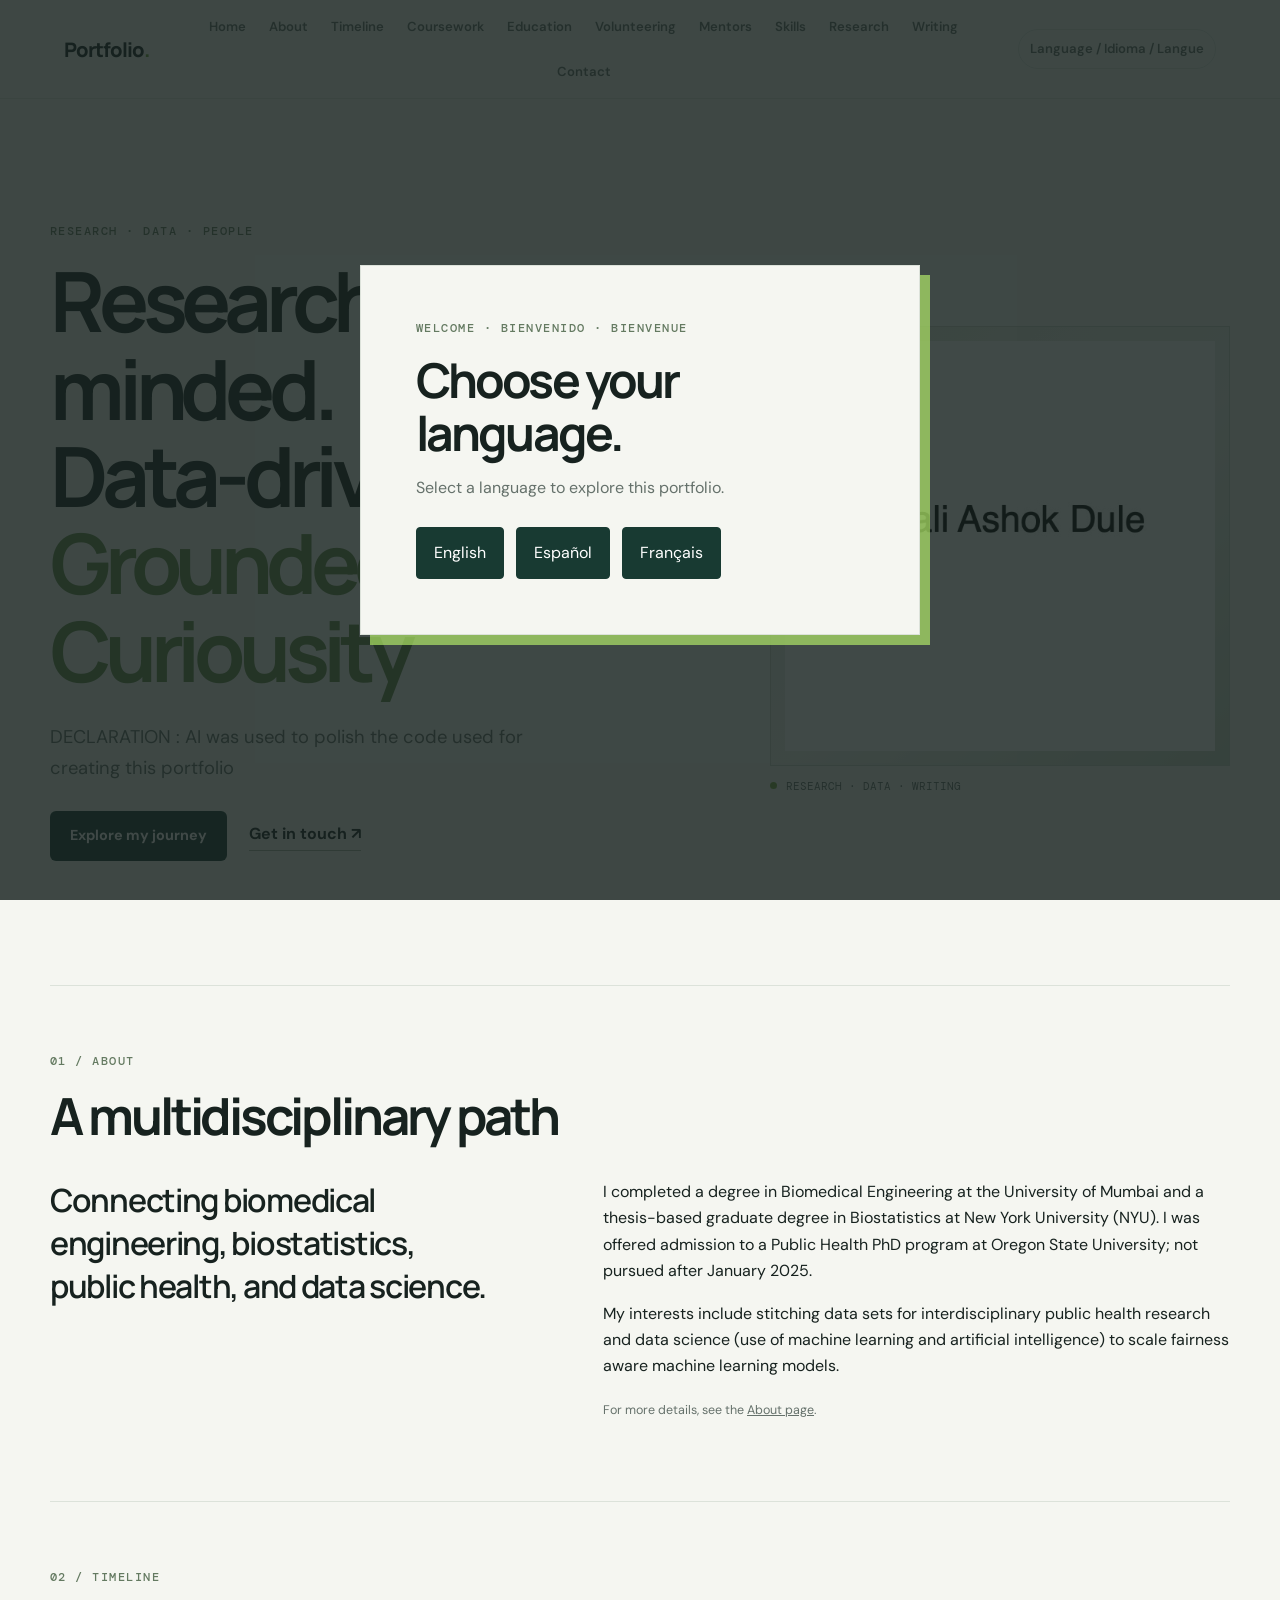
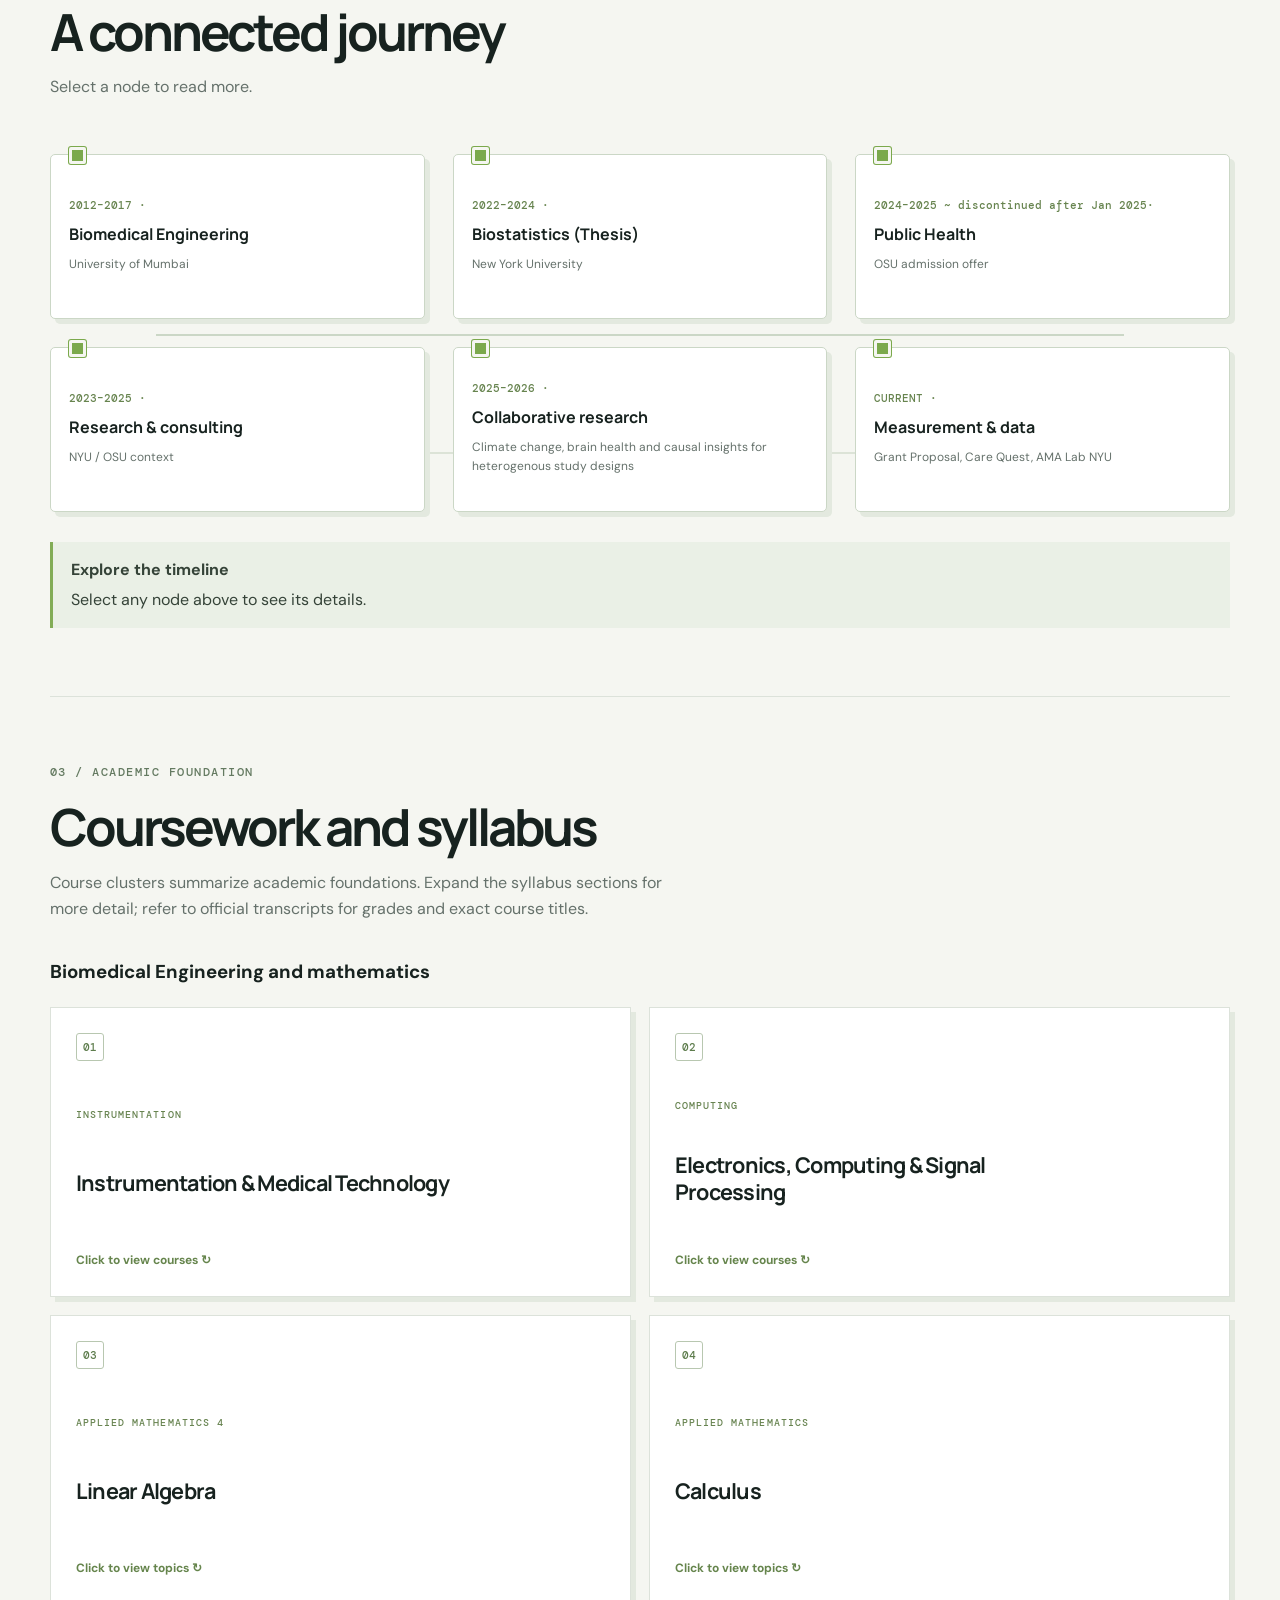
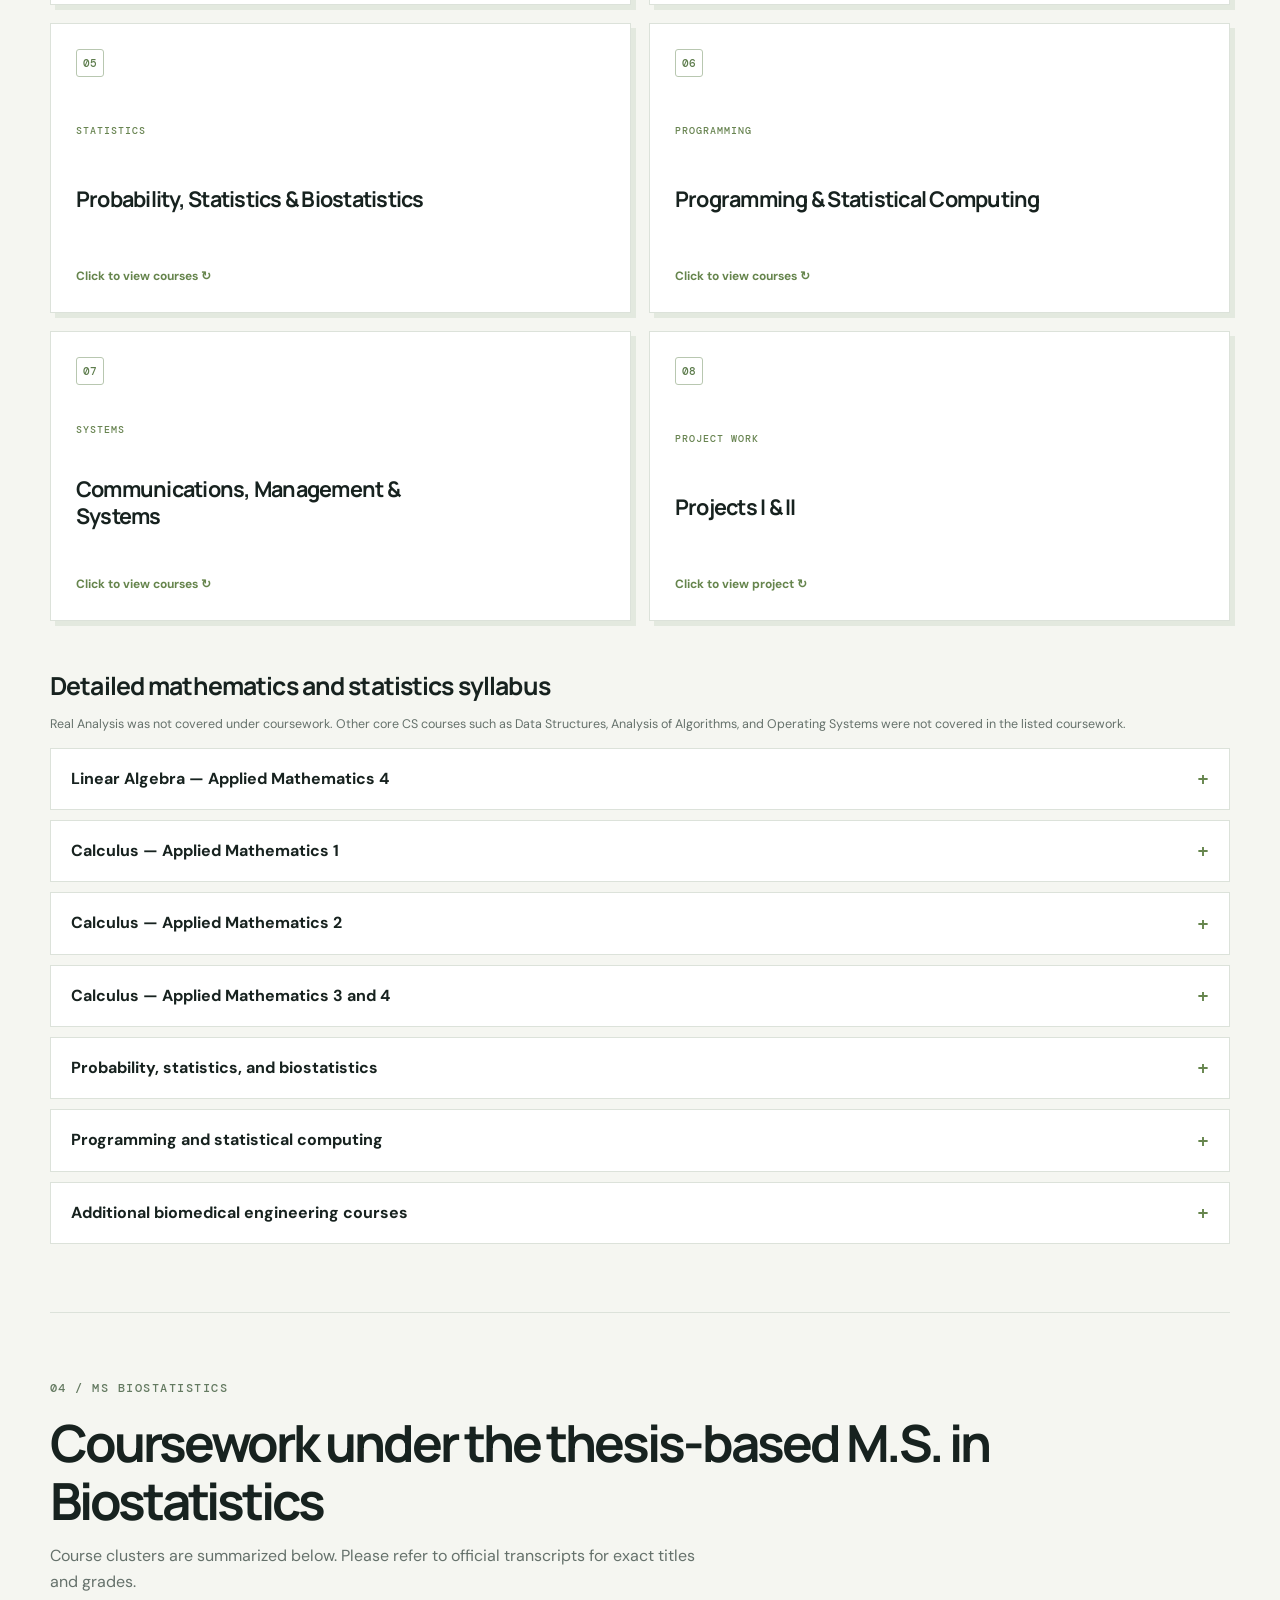
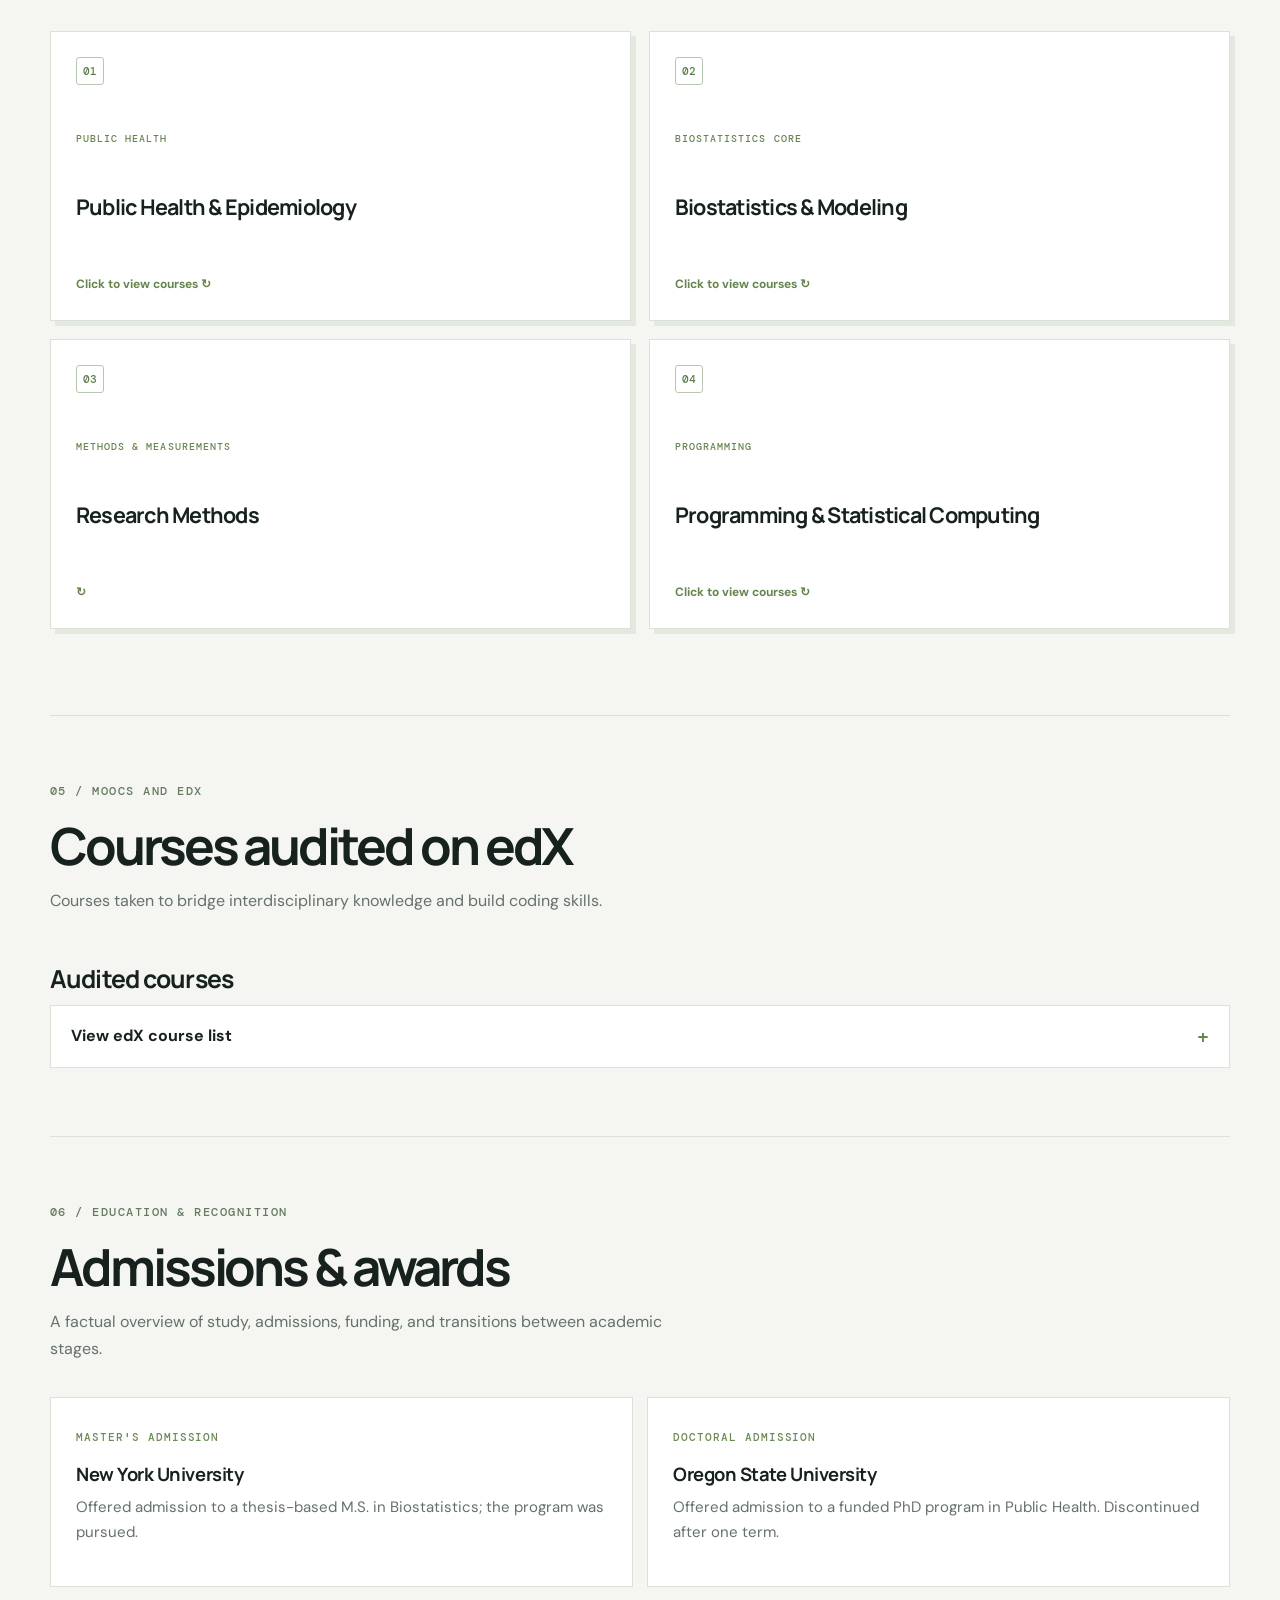
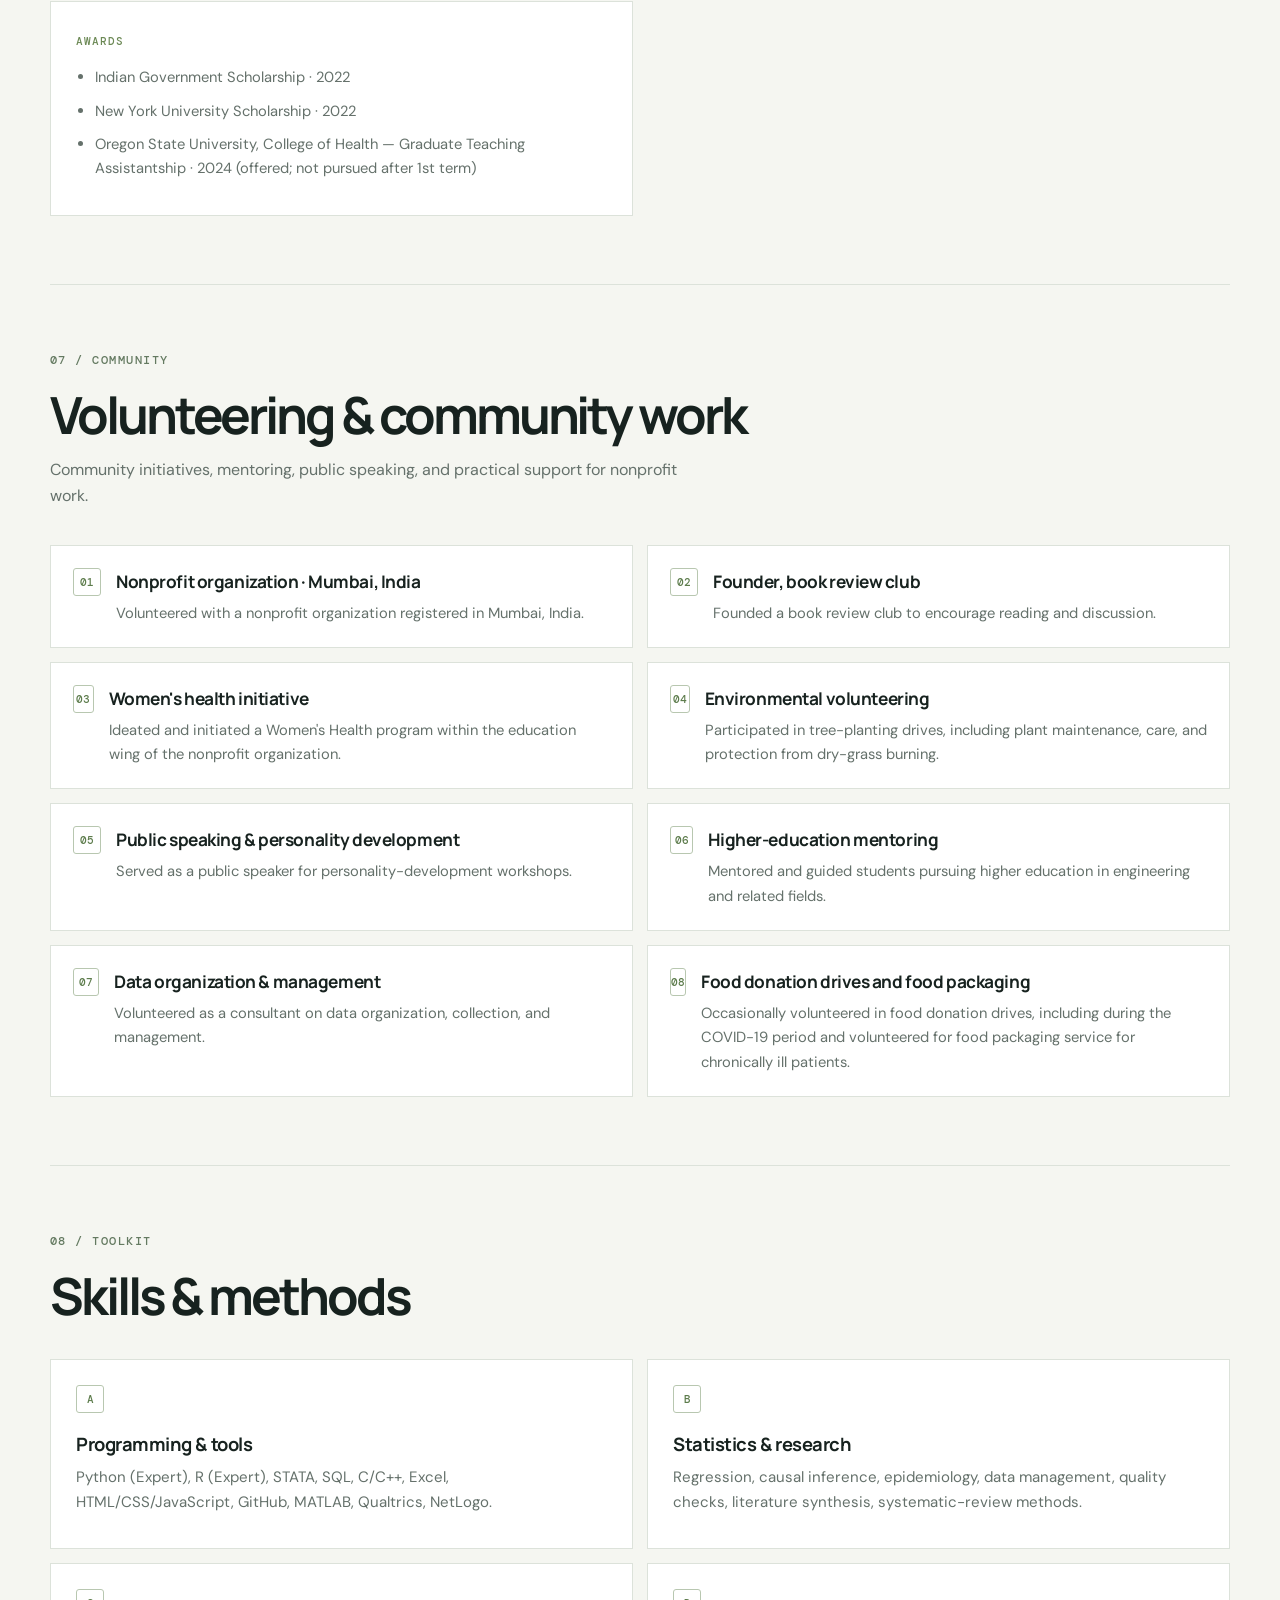
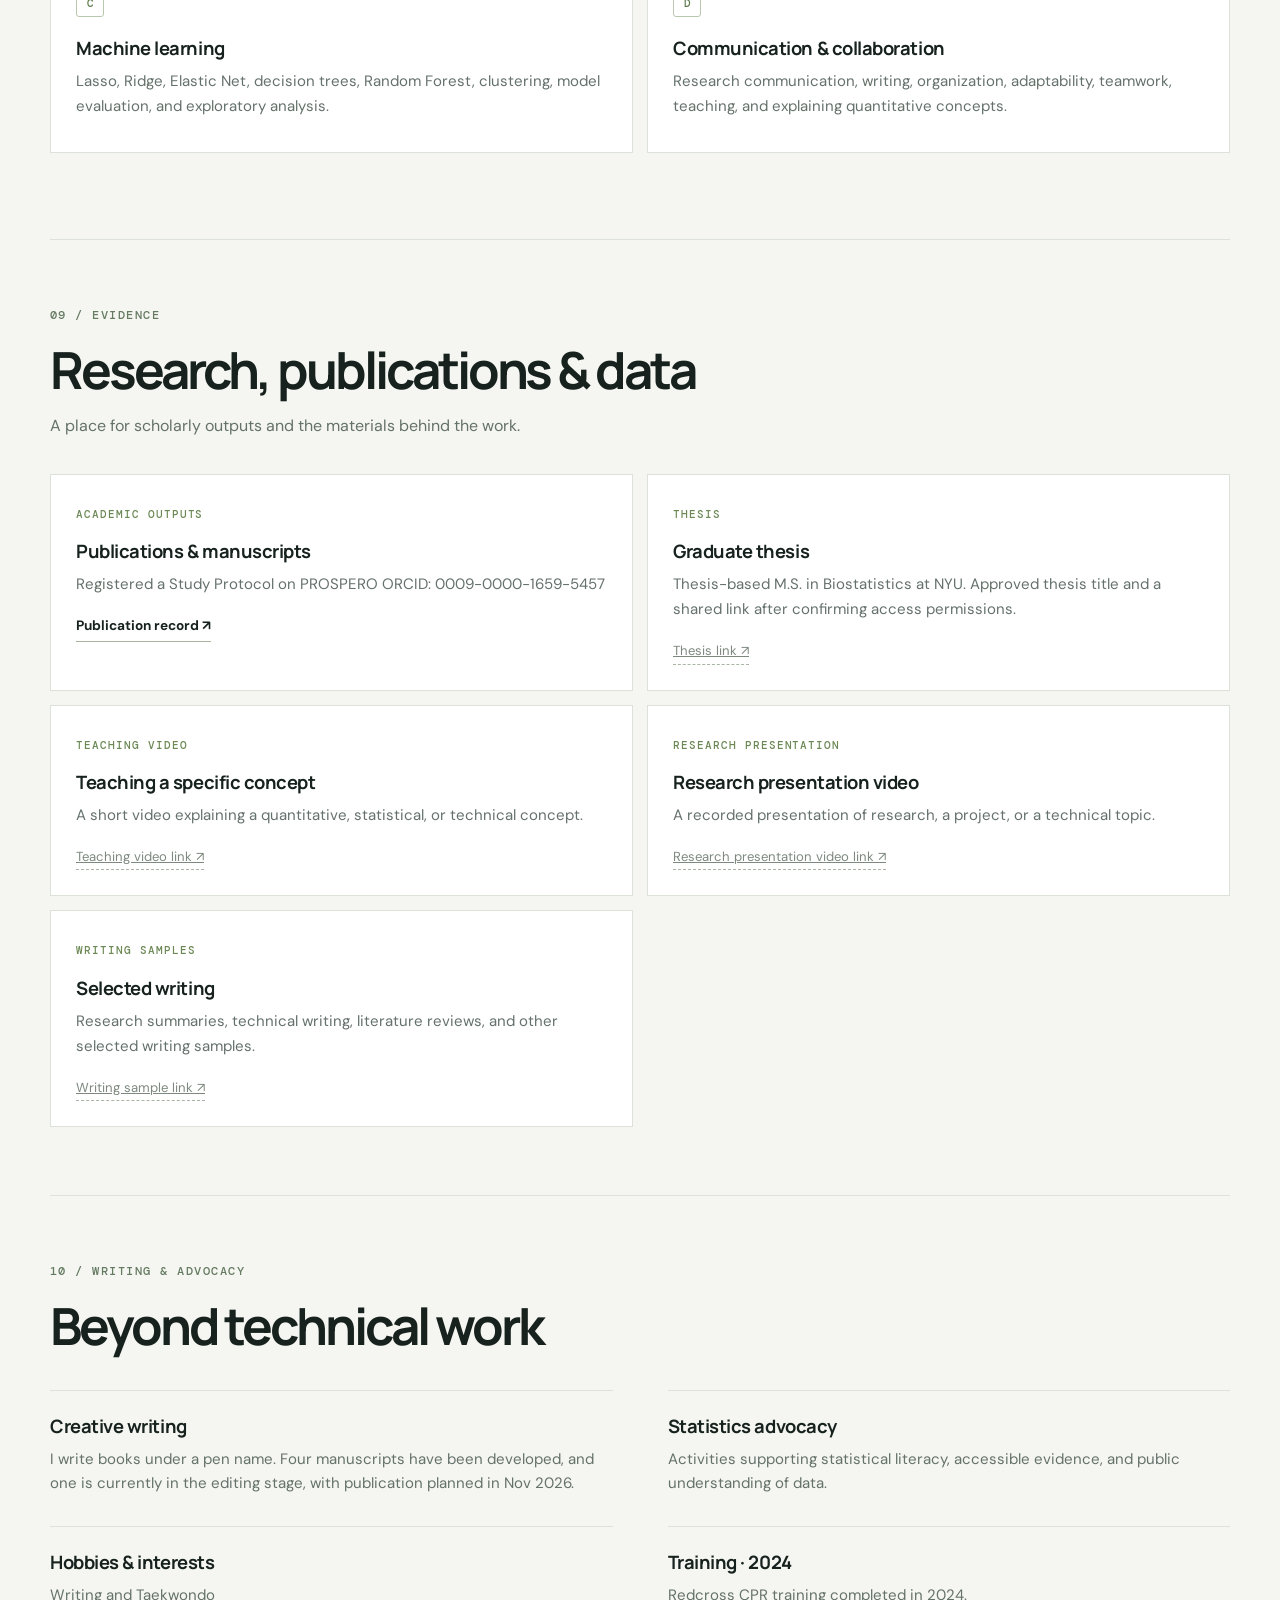
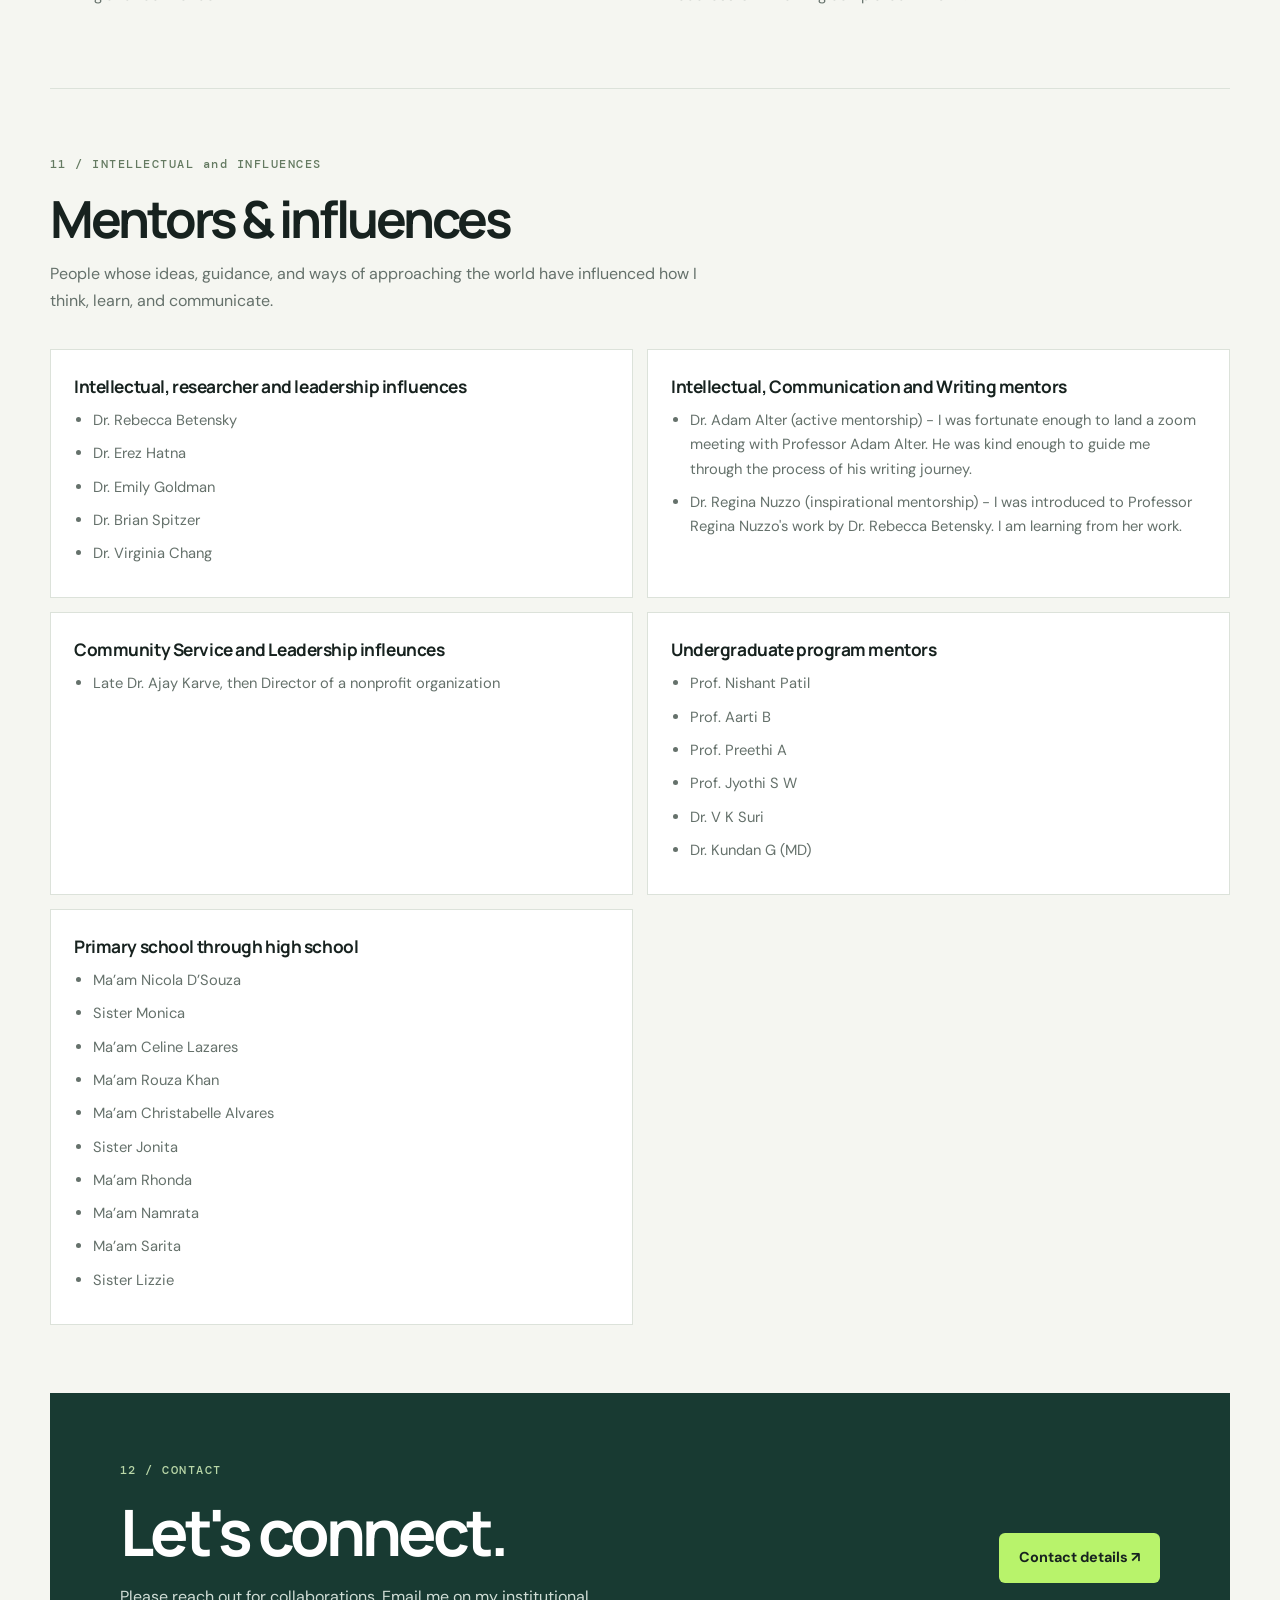
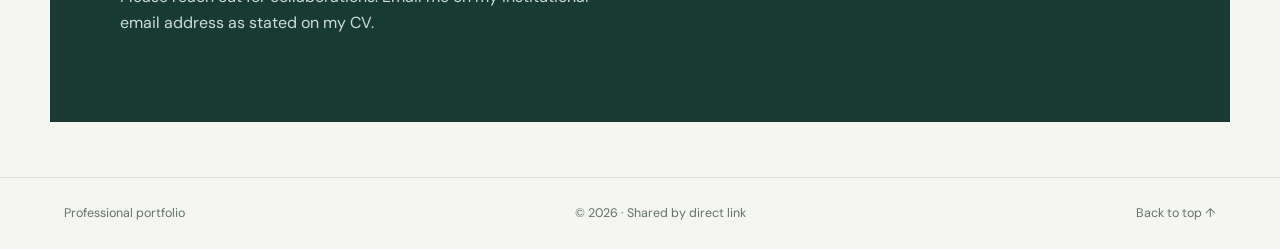
==== commit 281850b7: "Update research methods button in index.html" ====
--- a/index.html
+++ b/index.html
@@ -147,7 +147,7 @@
     <div class="course-card-grid">
       <button class="course-flip-card" type="button" aria-expanded="false" aria-label="Show public health and epidemiology courses"><span class="course-card-inner"><span class="course-card-face course-card-front"><span class="card-index">01</span><span class="course-kicker">PUBLIC HEALTH</span><strong>Public Health & Epidemiology</strong><span class="course-card-prompt">Click to view courses ↻</span></span><span class="course-card-face course-card-back"><strong>Selected courses</strong><span>Introduction to Public Health</span><span>Epidemiology</span><span>Intermediate Epidemiology</span><span>Thinking Critically and Ethically in Public Health</span><span class="course-card-prompt">Click to return ↻</span></span></span></button>
       <button class="course-flip-card" type="button" aria-expanded="false" aria-label="Show biostatistics core courses"><span class="course-card-inner"><span class="course-card-face course-card-front"><span class="card-index">02</span><span class="course-kicker">BIOSTATISTICS CORE</span><strong>Biostatistics & Modeling</strong><span class="course-card-prompt">Click to view courses ↻</span></span><span class="course-card-face course-card-back"><strong>Selected courses</strong><span>Biostatistics for Public Health</span><span>Regression I: Linear Regression and Modeling</span><span>Regression II: Categorical Data Analysis</span><span>Causal Inference: Design and Analysis</span><span>Longitudinal Analysis of Public Health Data</span><span class="course-card-prompt">Click to return ↻</span></span></span></button>
-      <button class="course-flip-card" type="button" aria-expanded="false" aria-label="Show research methods"><span class="course-card-inner"><span class="course-card-face course-card-front"><span class="card-index">03</span><span class="course-kicker">METHODS & MEASUREMENTS</span><strong>Research Methods</strong><span class="course-card-prompt">Click to view courses ↻</span></span><span class="course-card-face course-card-back"><strong>Research methods</strong><span></span><span class="course-card-prompt"></span></span></span></button>
+      <button class="course-flip-card" type="button" aria-expanded="false" aria-label="Show research methods"><span class="course-card-inner"><span class="course-card-face course-card-front"><span class="card-index">03</span><span class="course-kicker">METHODS & MEASUREMENTS</span><strong>Research Methods</strong><span class="course-card-prompt"> ↻</span></span><span class="course-card-face course-card-back"><strong>Research methods</strong><span></span><span class="course-card-prompt"></span></span></span></button>
       <button class="course-flip-card" type="button" aria-expanded="false" aria-label="Show programming courses"><span class="course-card-inner"><span class="course-card-face course-card-front"><span class="card-index">04</span><span class="course-kicker">PROGRAMMING</span><strong>Programming & Statistical Computing</strong><span class="course-card-prompt">Click to view courses ↻</span></span><span class="course-card-face course-card-back"><strong>Selected courses</strong><span>R and Intermediate R</span><span>SAS</span><span class="course-card-prompt"></span></span></span></button>
     </div>
     <p class="small-note"></p>
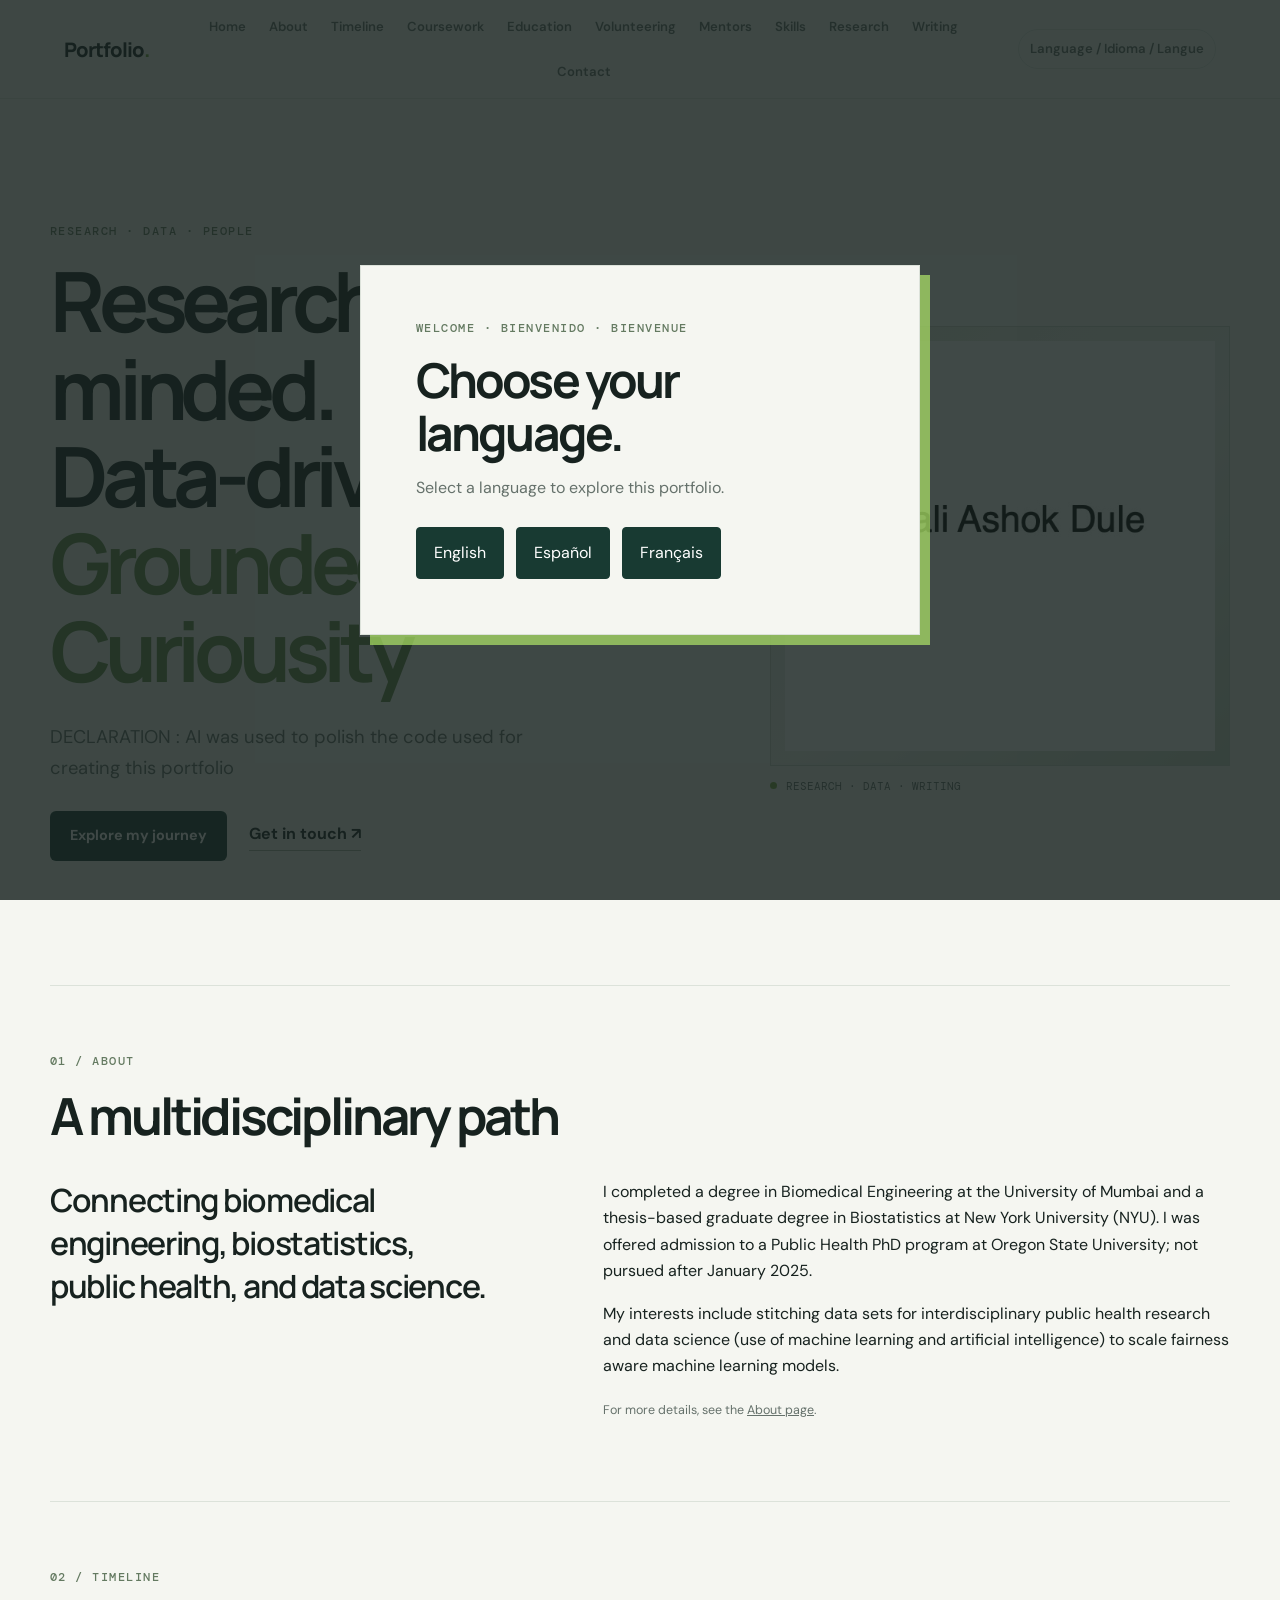
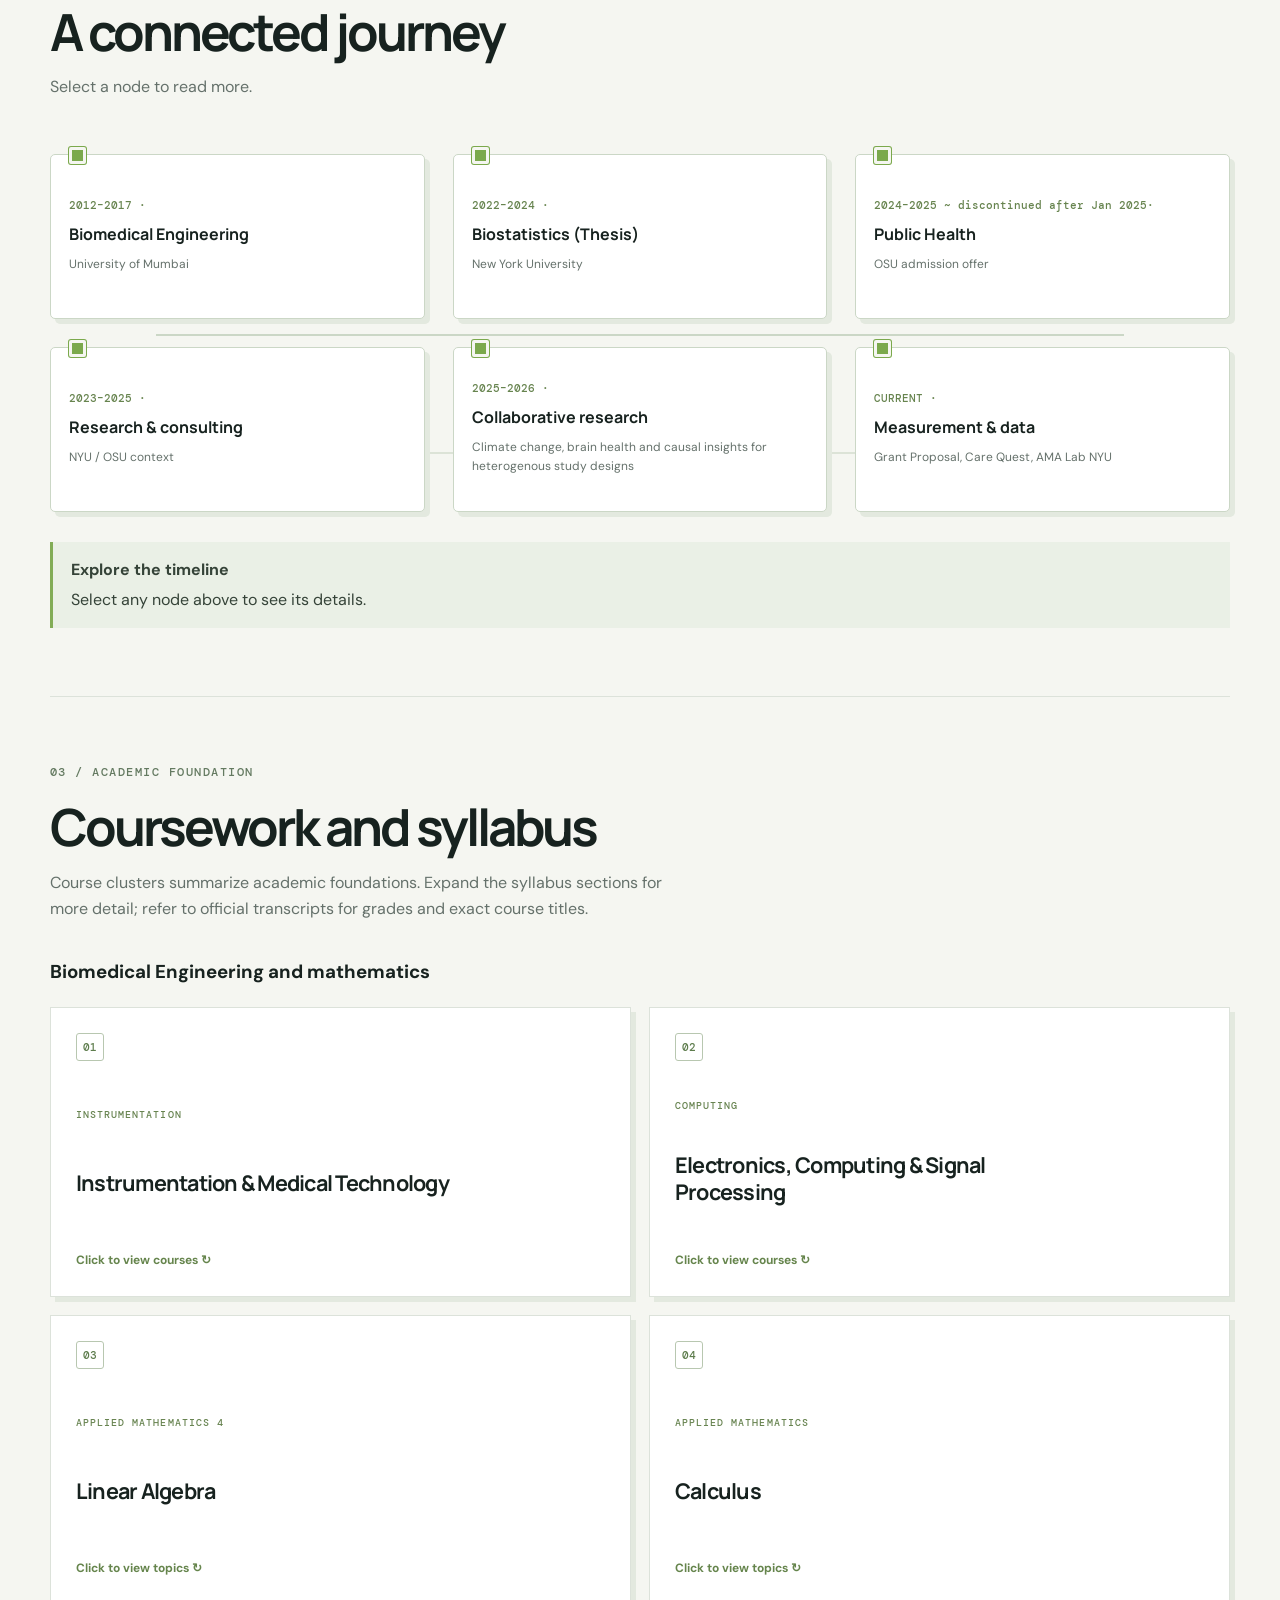
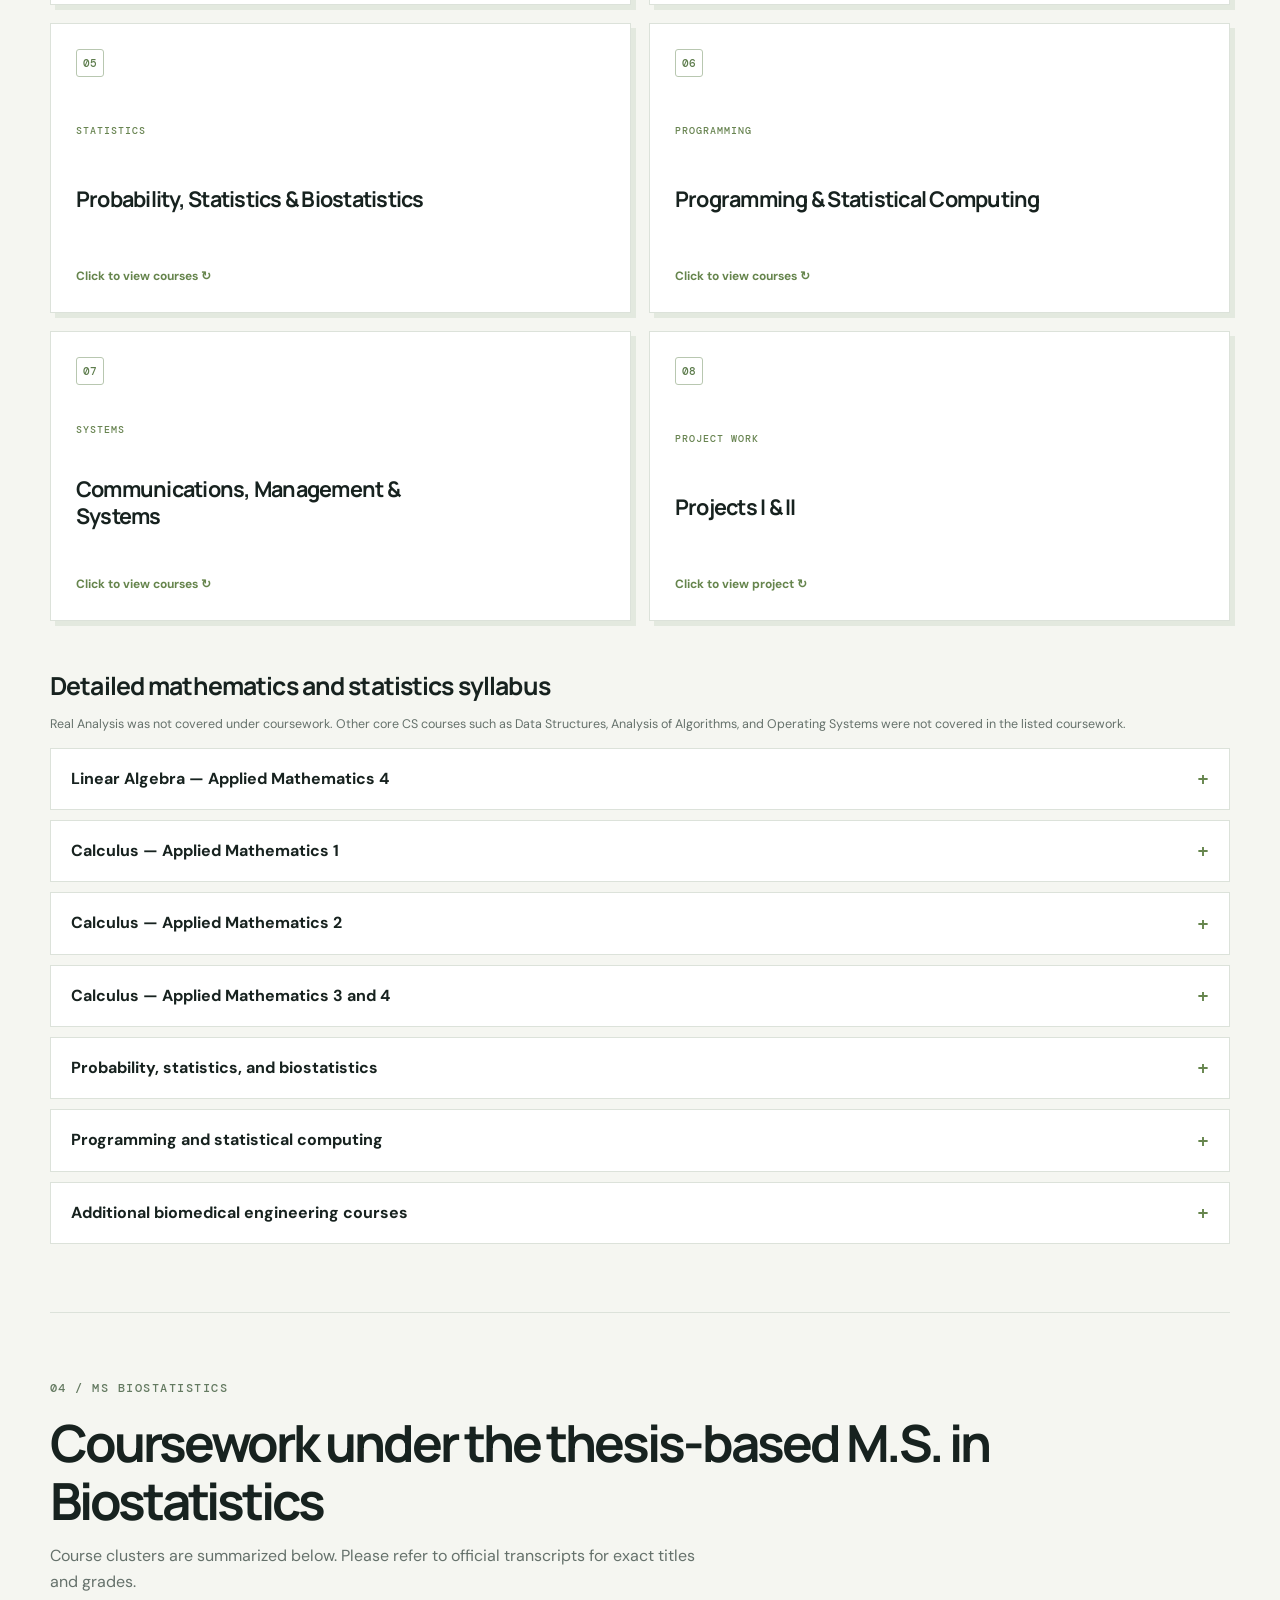
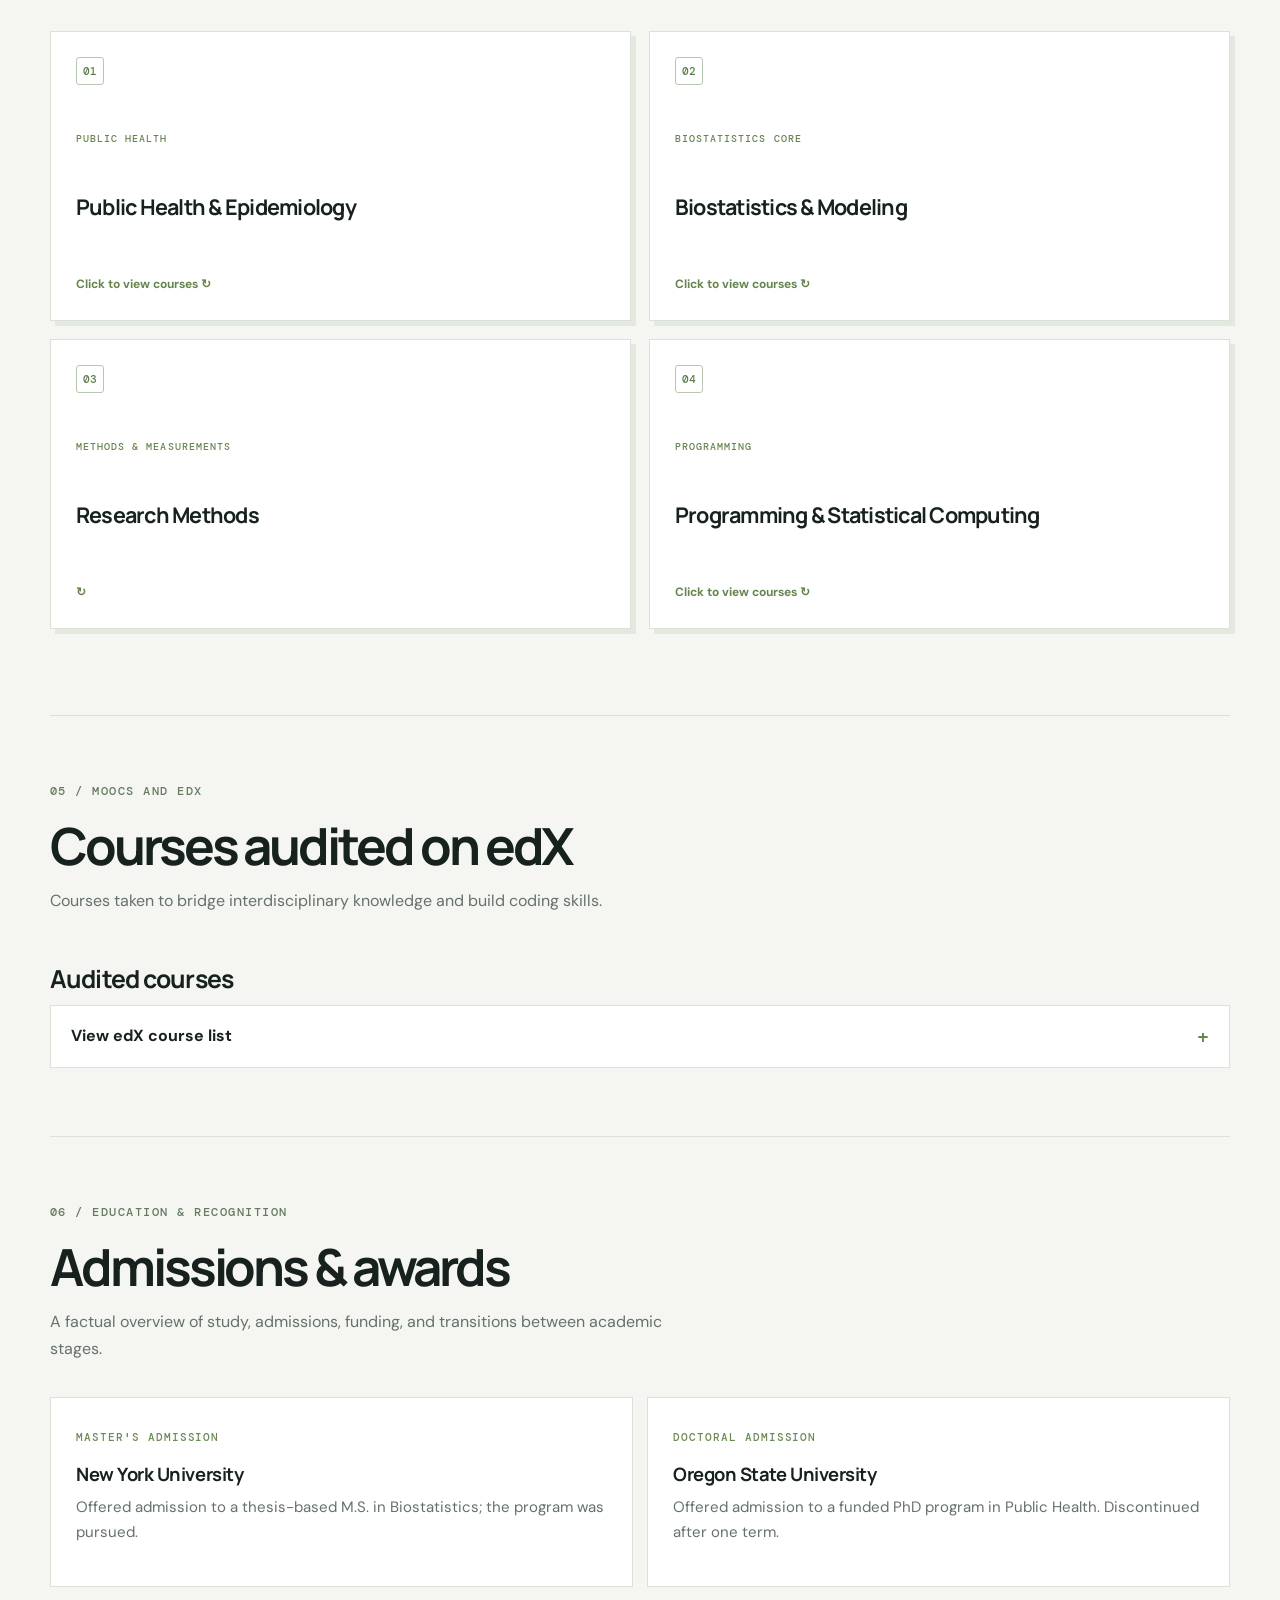
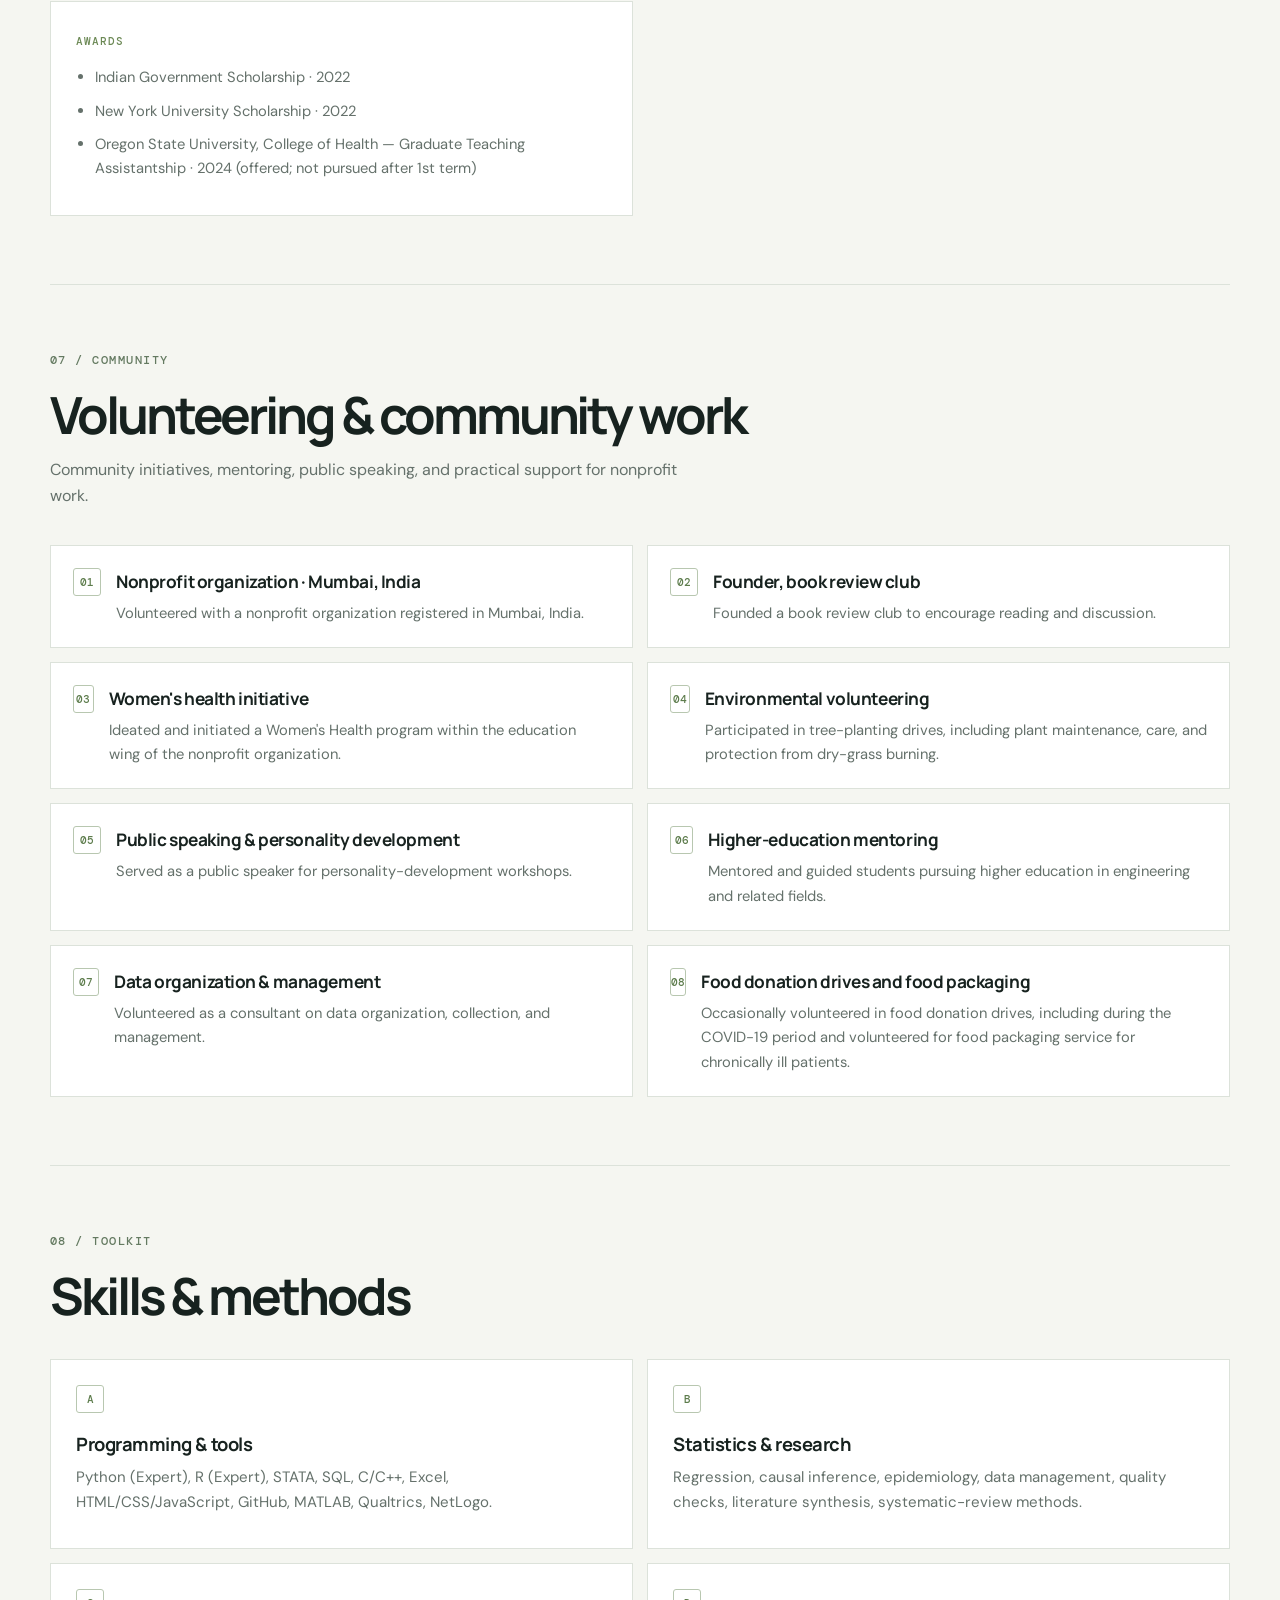
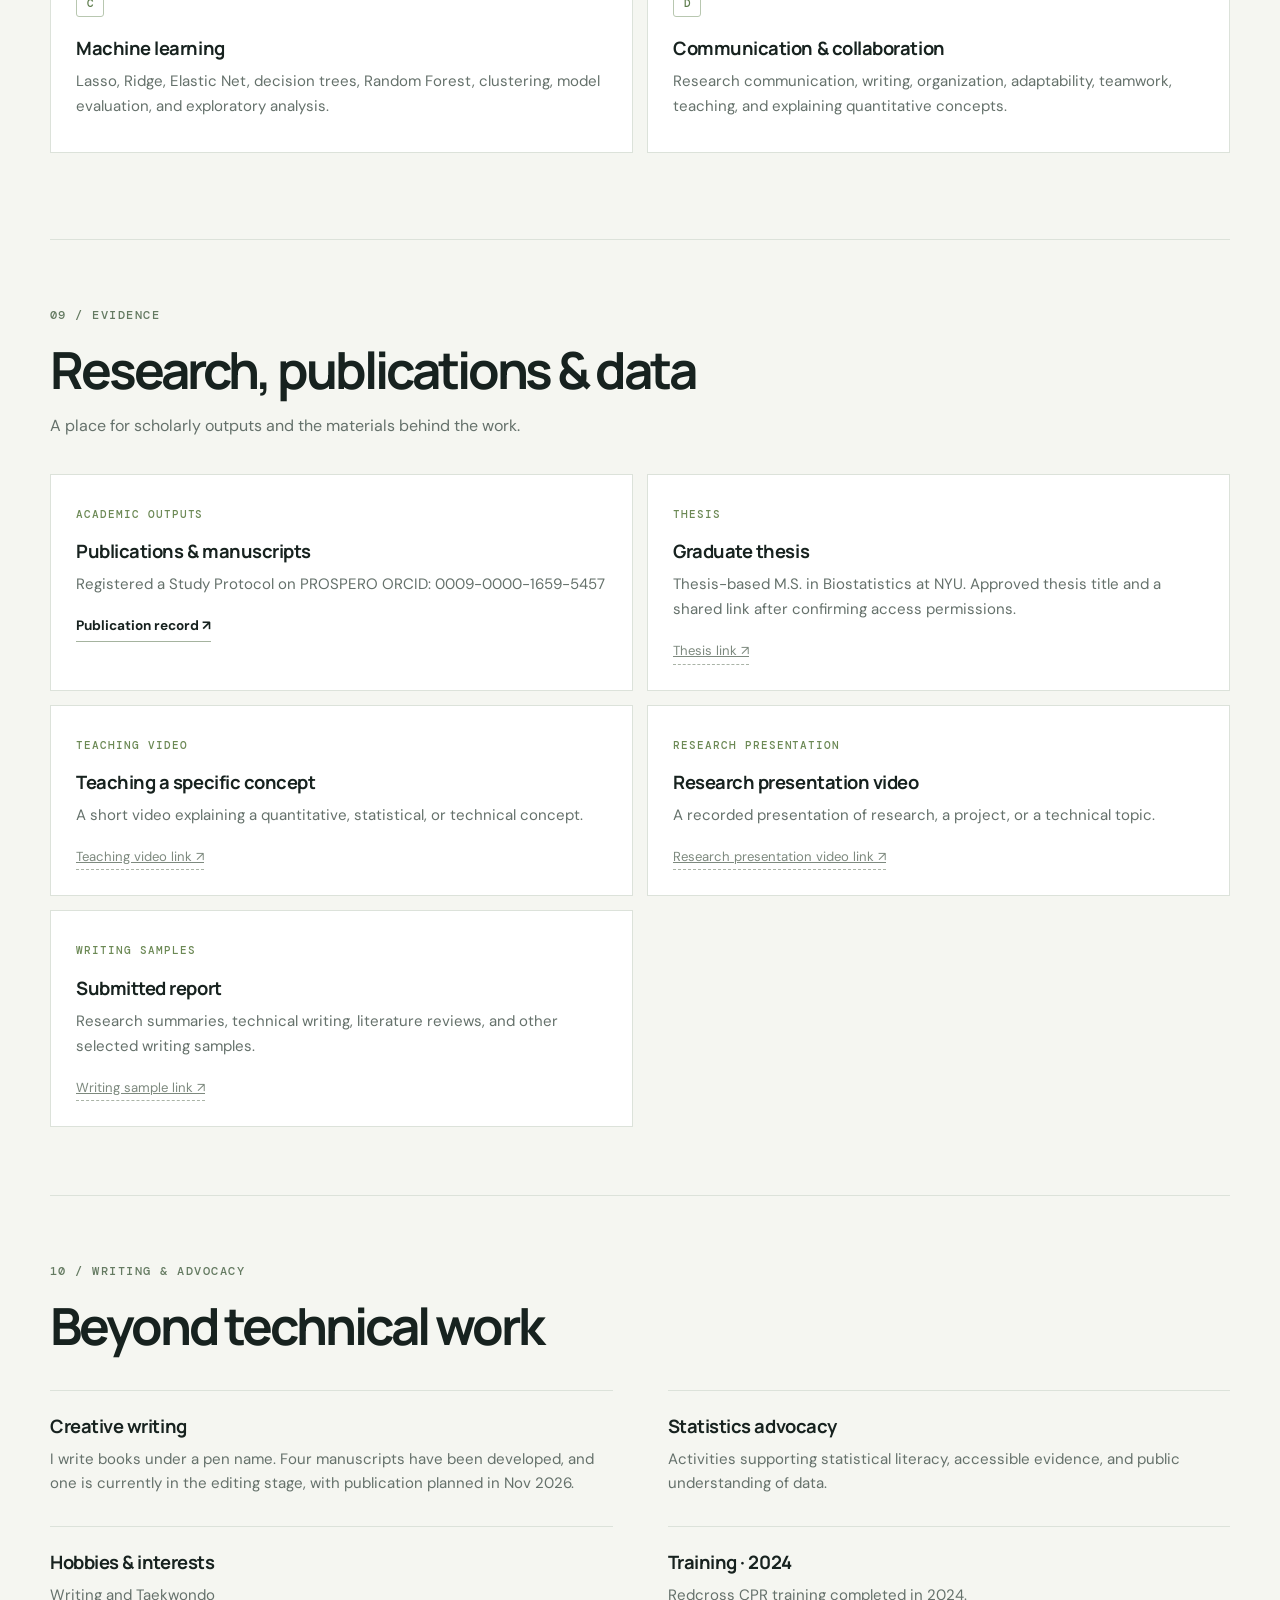
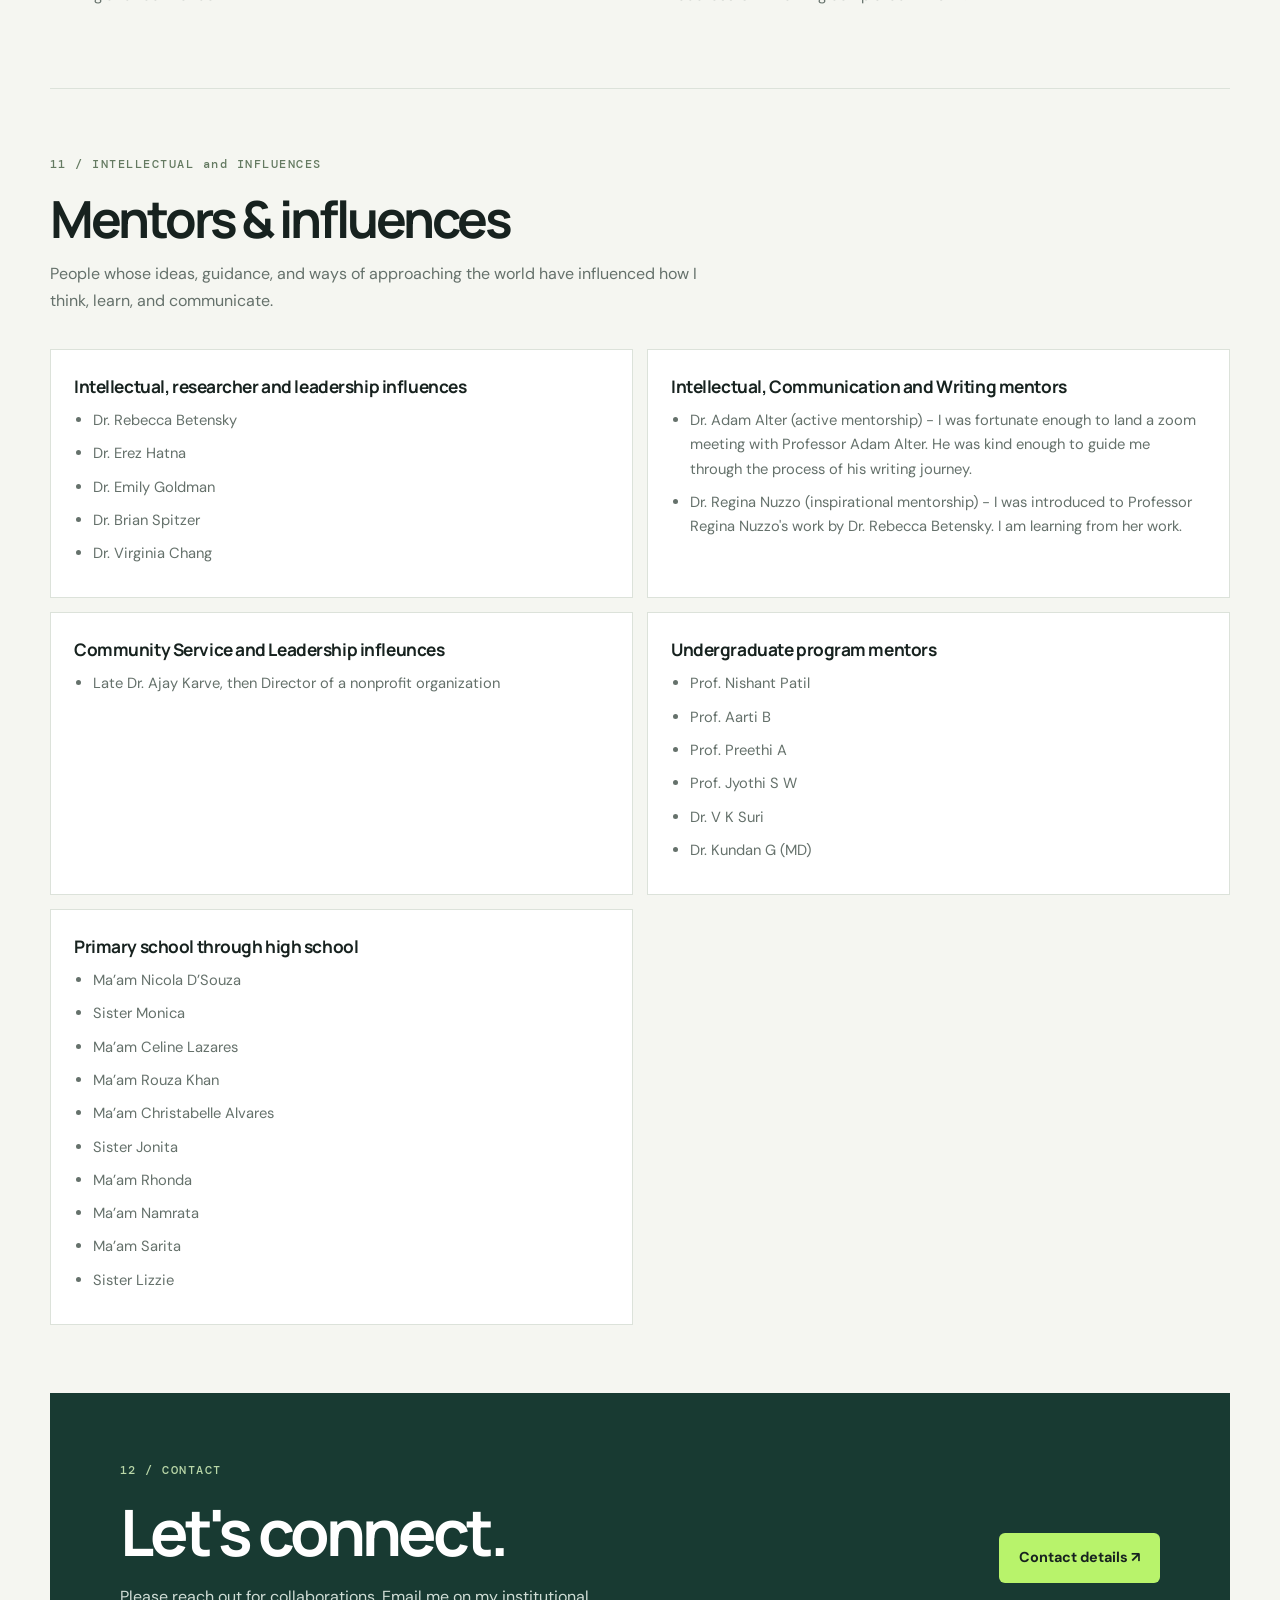
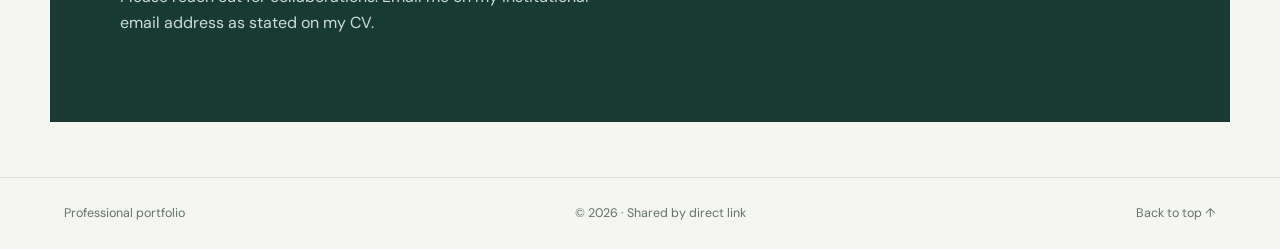
==== commit a45013f1: "Update index.html" ====
--- a/index.html
+++ b/index.html
@@ -231,7 +231,7 @@
     
     <a class="placeholder-link" href="https://drive.google.com/file/d/1A4HiIv-0VqqfKkCW7wv7DJYp-iKXRTE7/view?usp=sharing" data-link-placeholder="research-presentation-video">Research presentation video link ↗</a>
   </article>
-      <article class="resource-card"><span class="resource-type">WRITING SAMPLES</span><h3>Selected writing</h3><p>Research summaries, technical writing, literature reviews, and other selected writing samples.</p><a class="placeholder-link" href="https://drive.google.com/file/d/19CWDGNpEDiAlilySuzEVEu15xoWxhHeR/view?usp=sharing" data-link-placeholder="writing-sample">Writing sample link ↗</a></article>
+      <article class="resource-card"><span class="resource-type">WRITING SAMPLES</span><h3>Submitted report</h3><p>Research summaries, technical writing, literature reviews, and other selected writing samples.</p><a class="placeholder-link" href="https://drive.google.com/file/d/19CWDGNpEDiAlilySuzEVEu15xoWxhHeR/view?usp=sharing" data-link-placeholder="writing-sample">Writing sample link ↗</a></article>
     </div>
   </section>
 
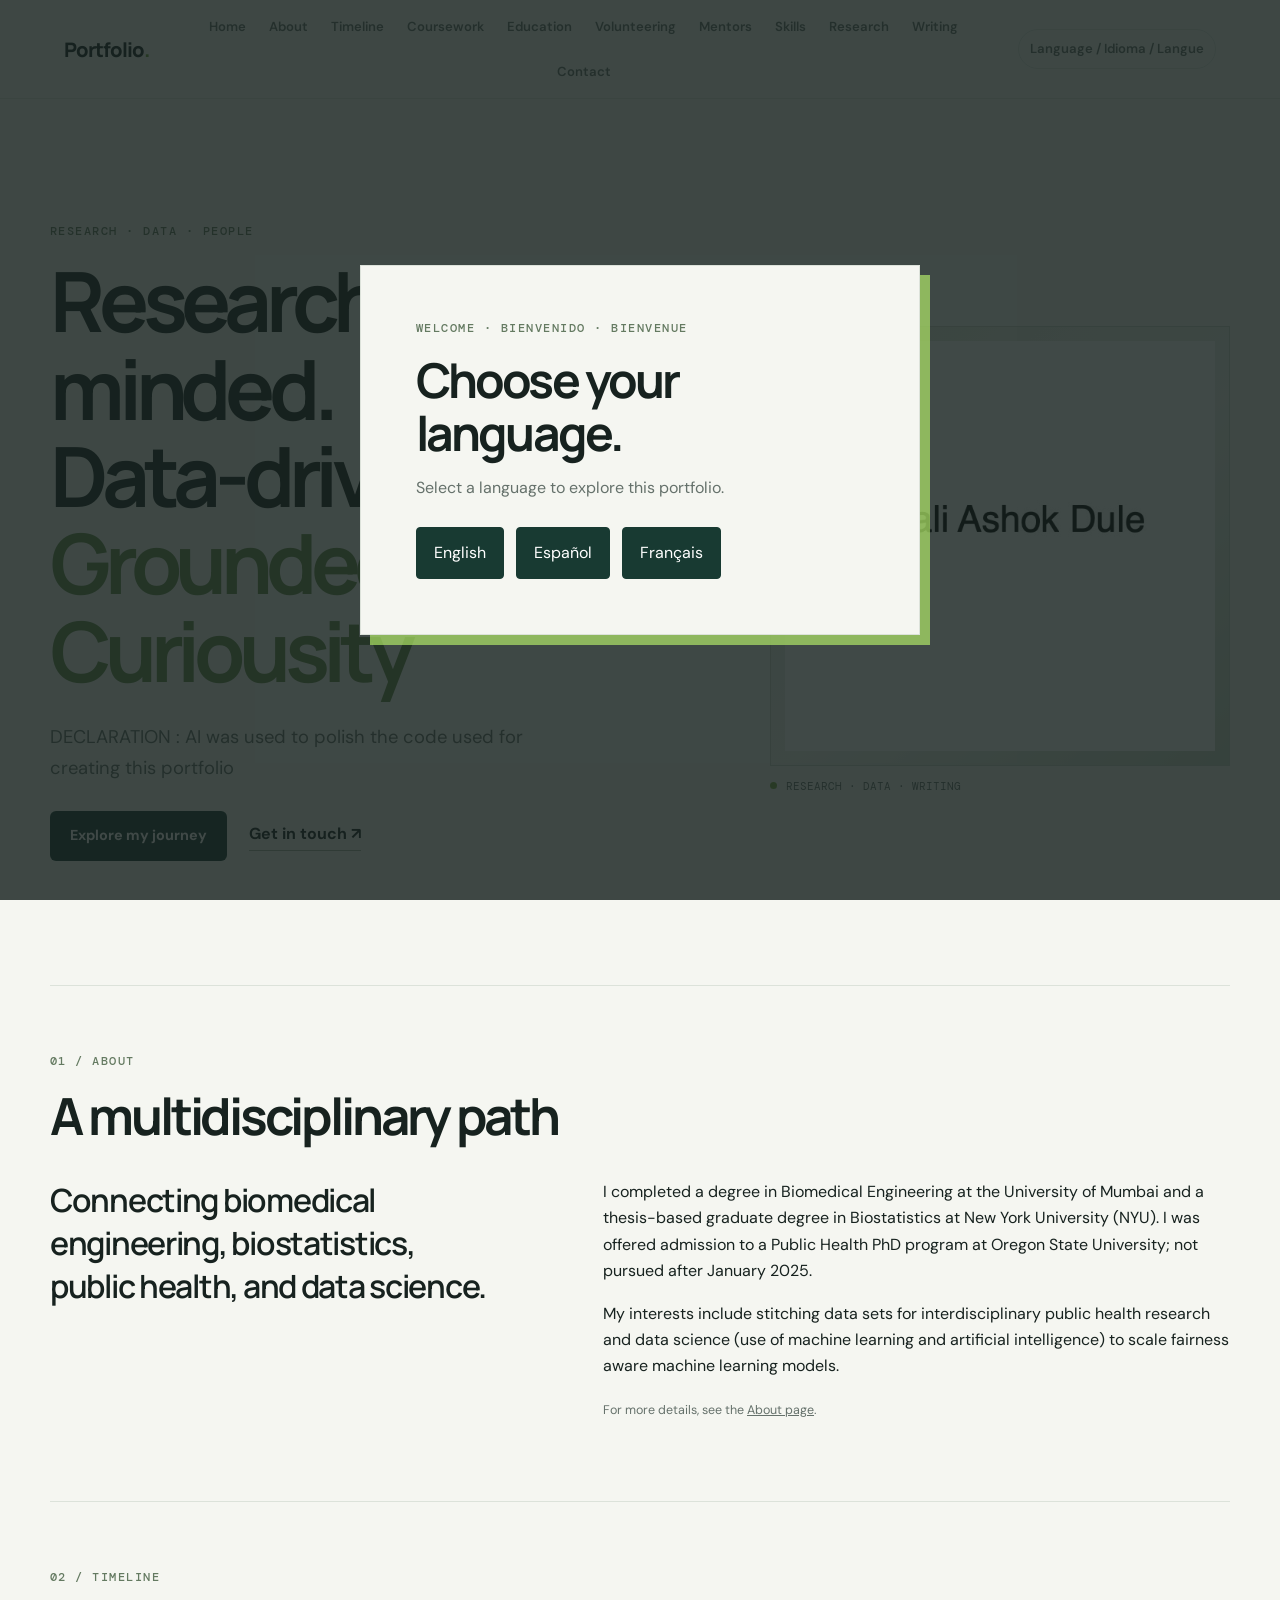
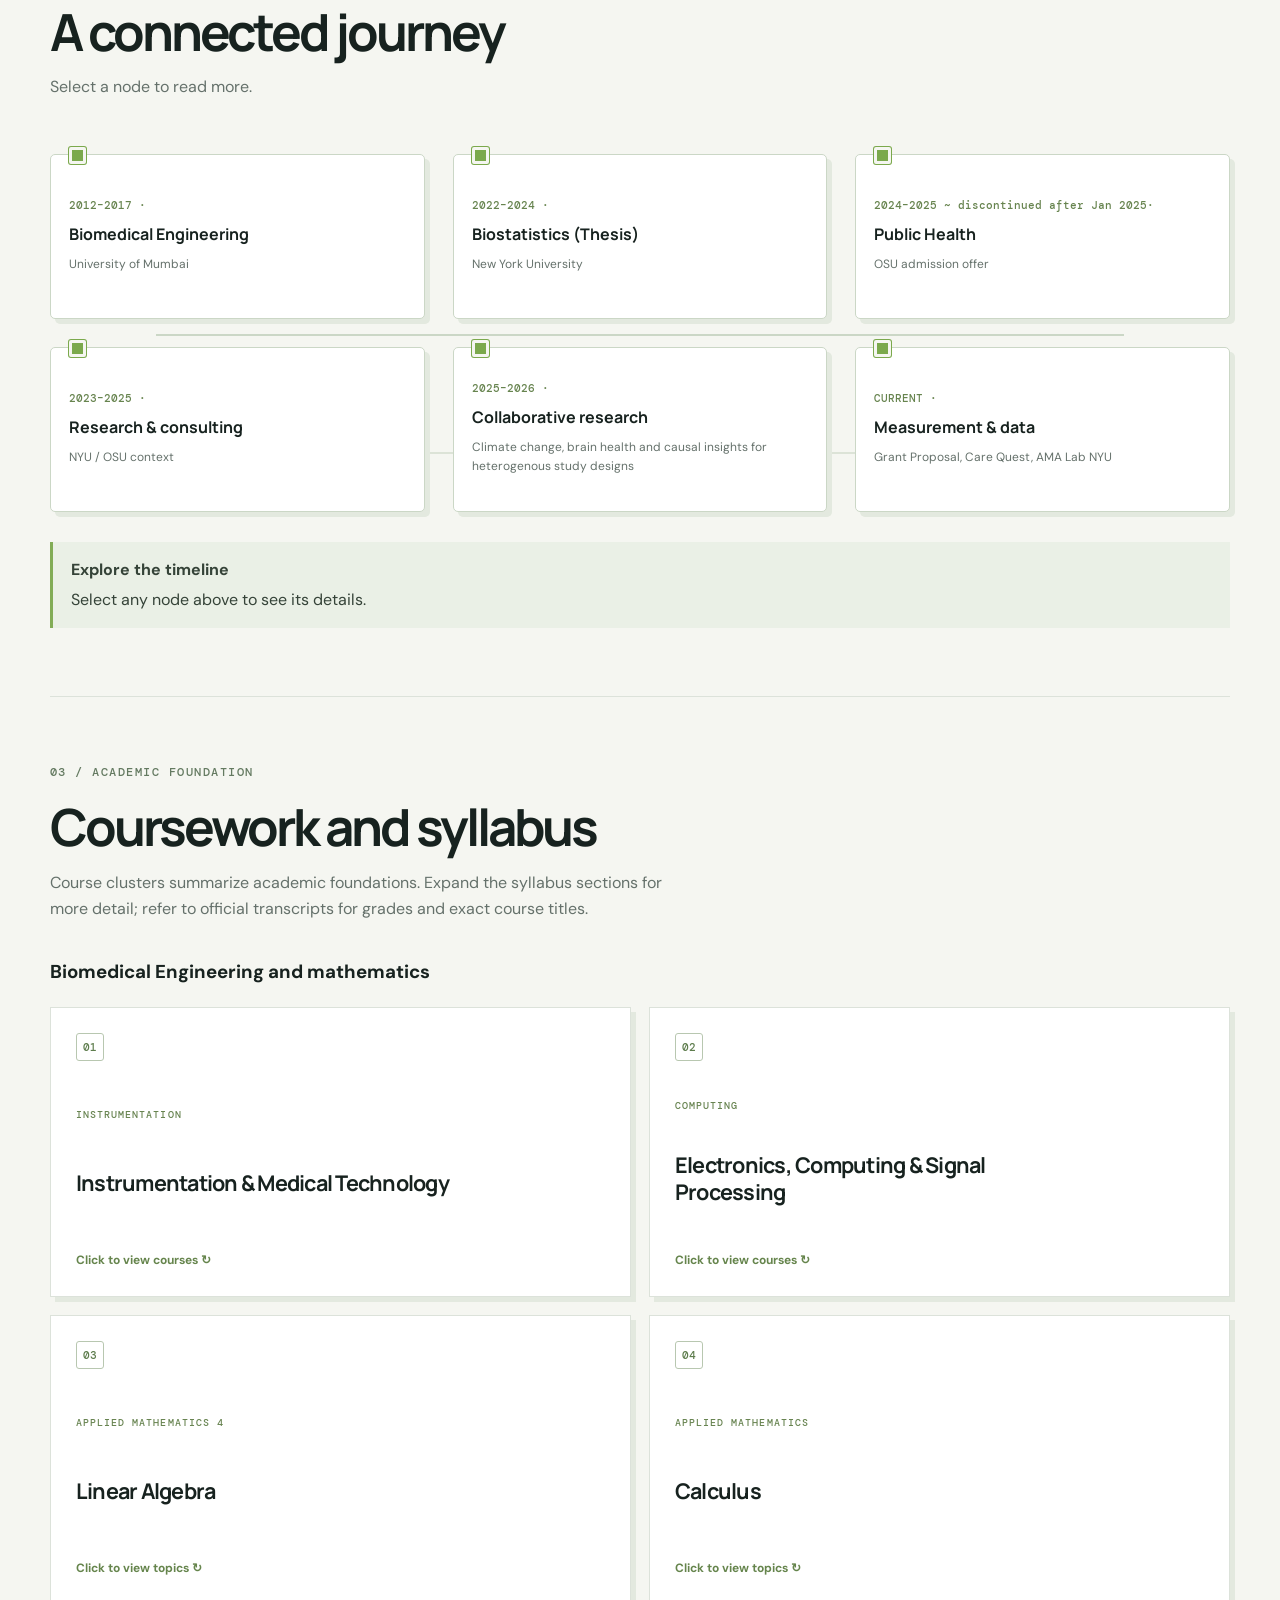
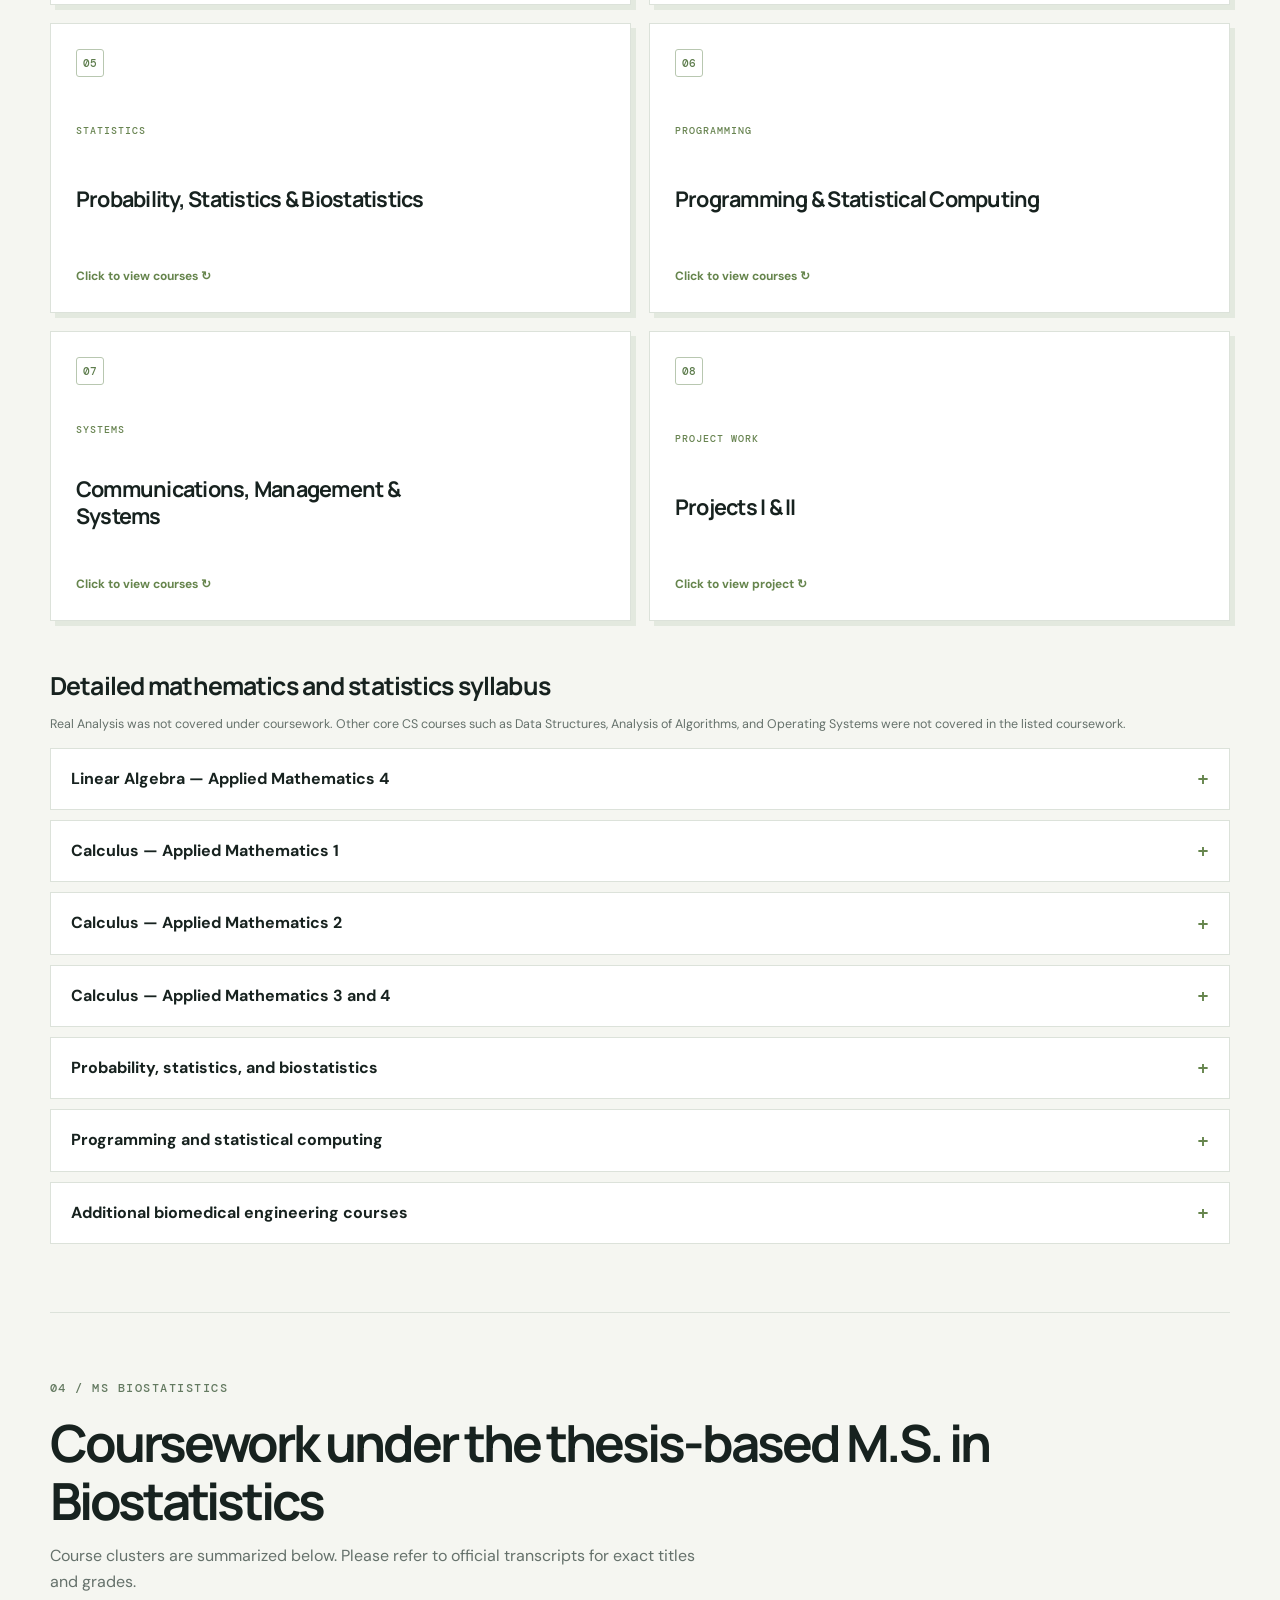
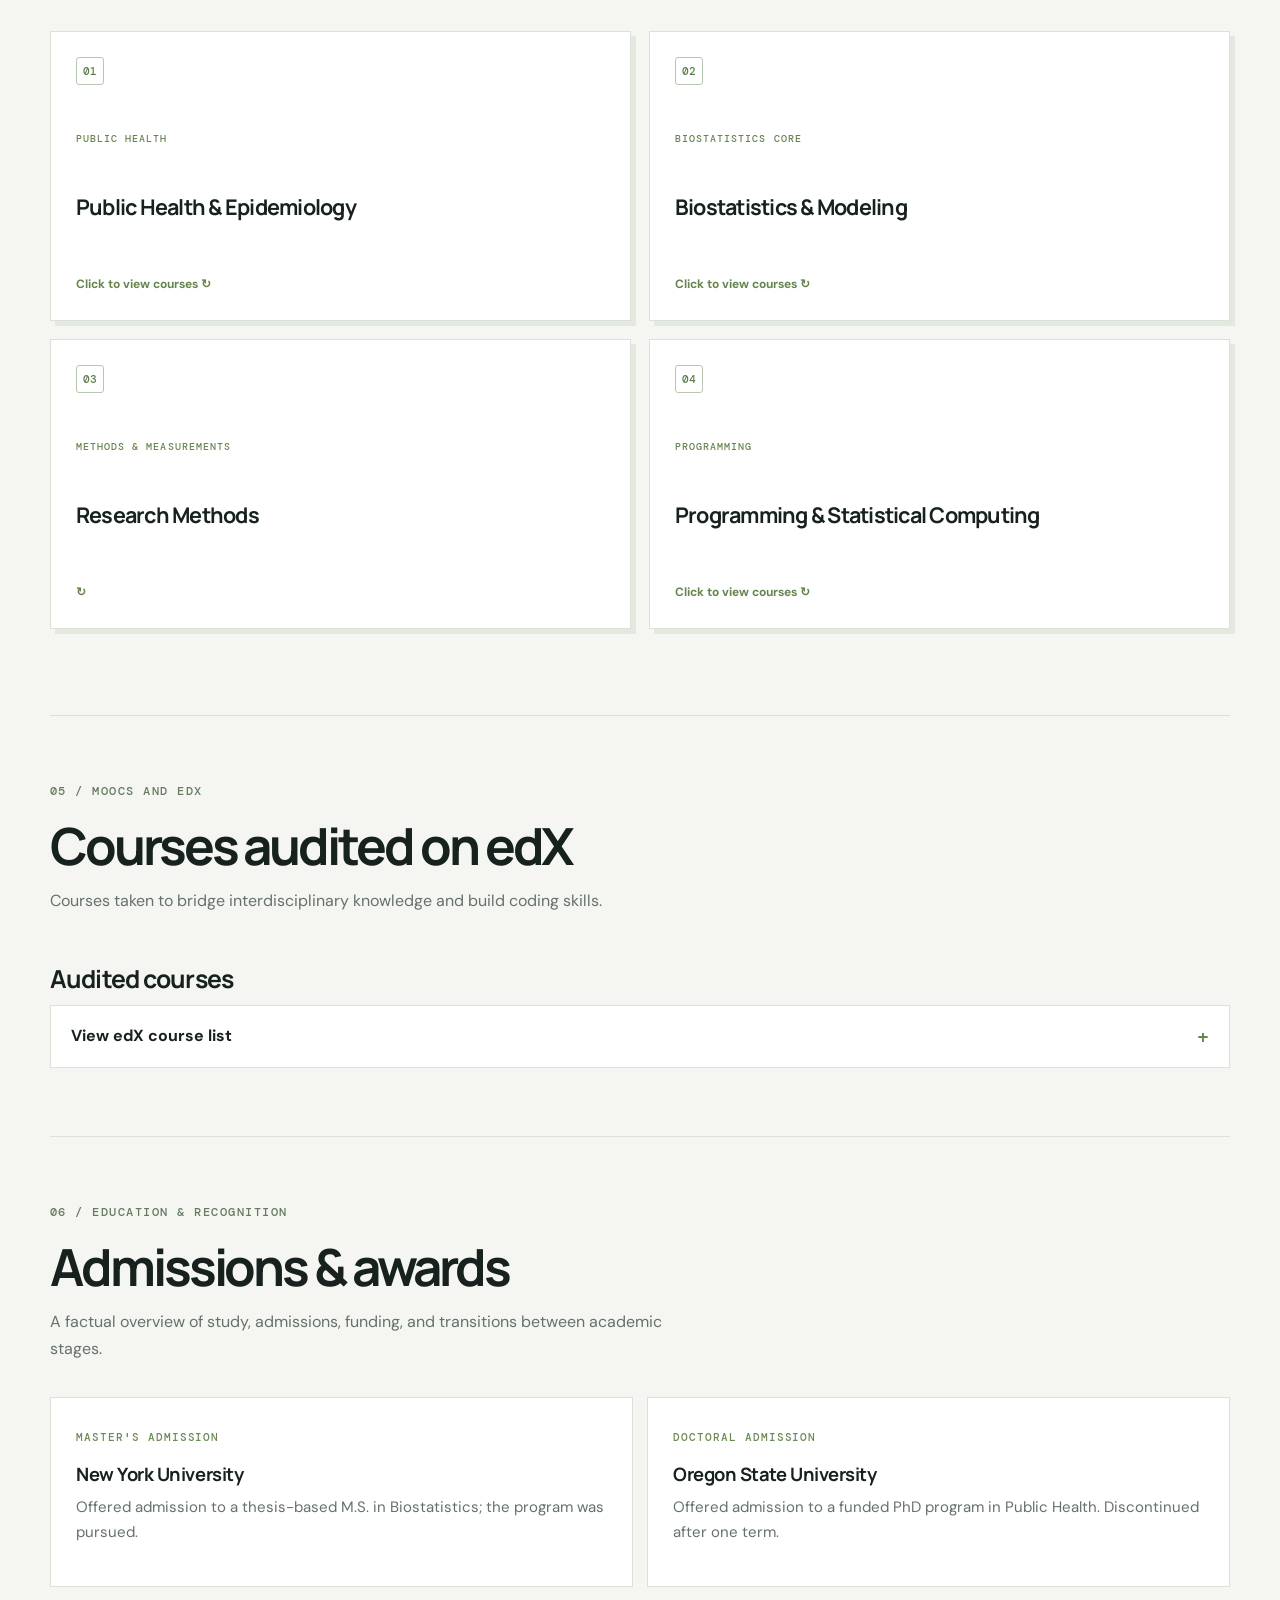
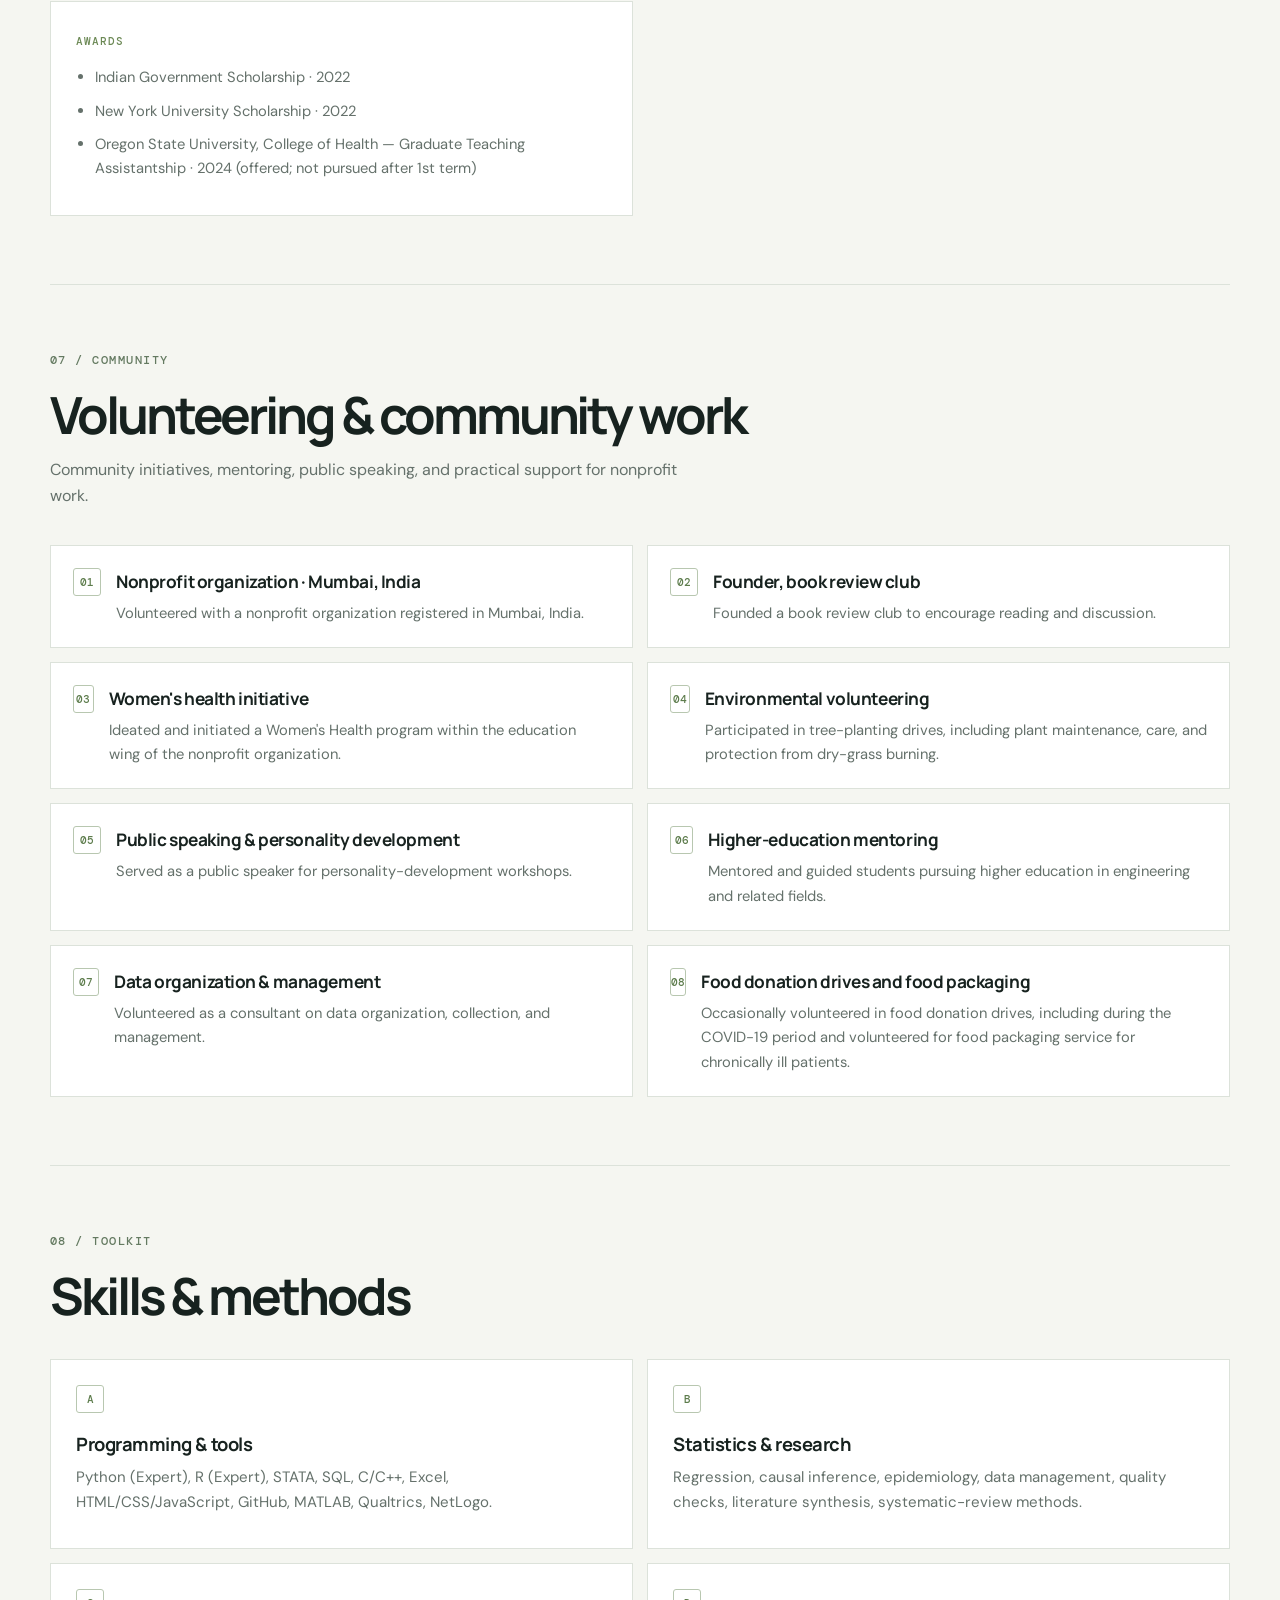
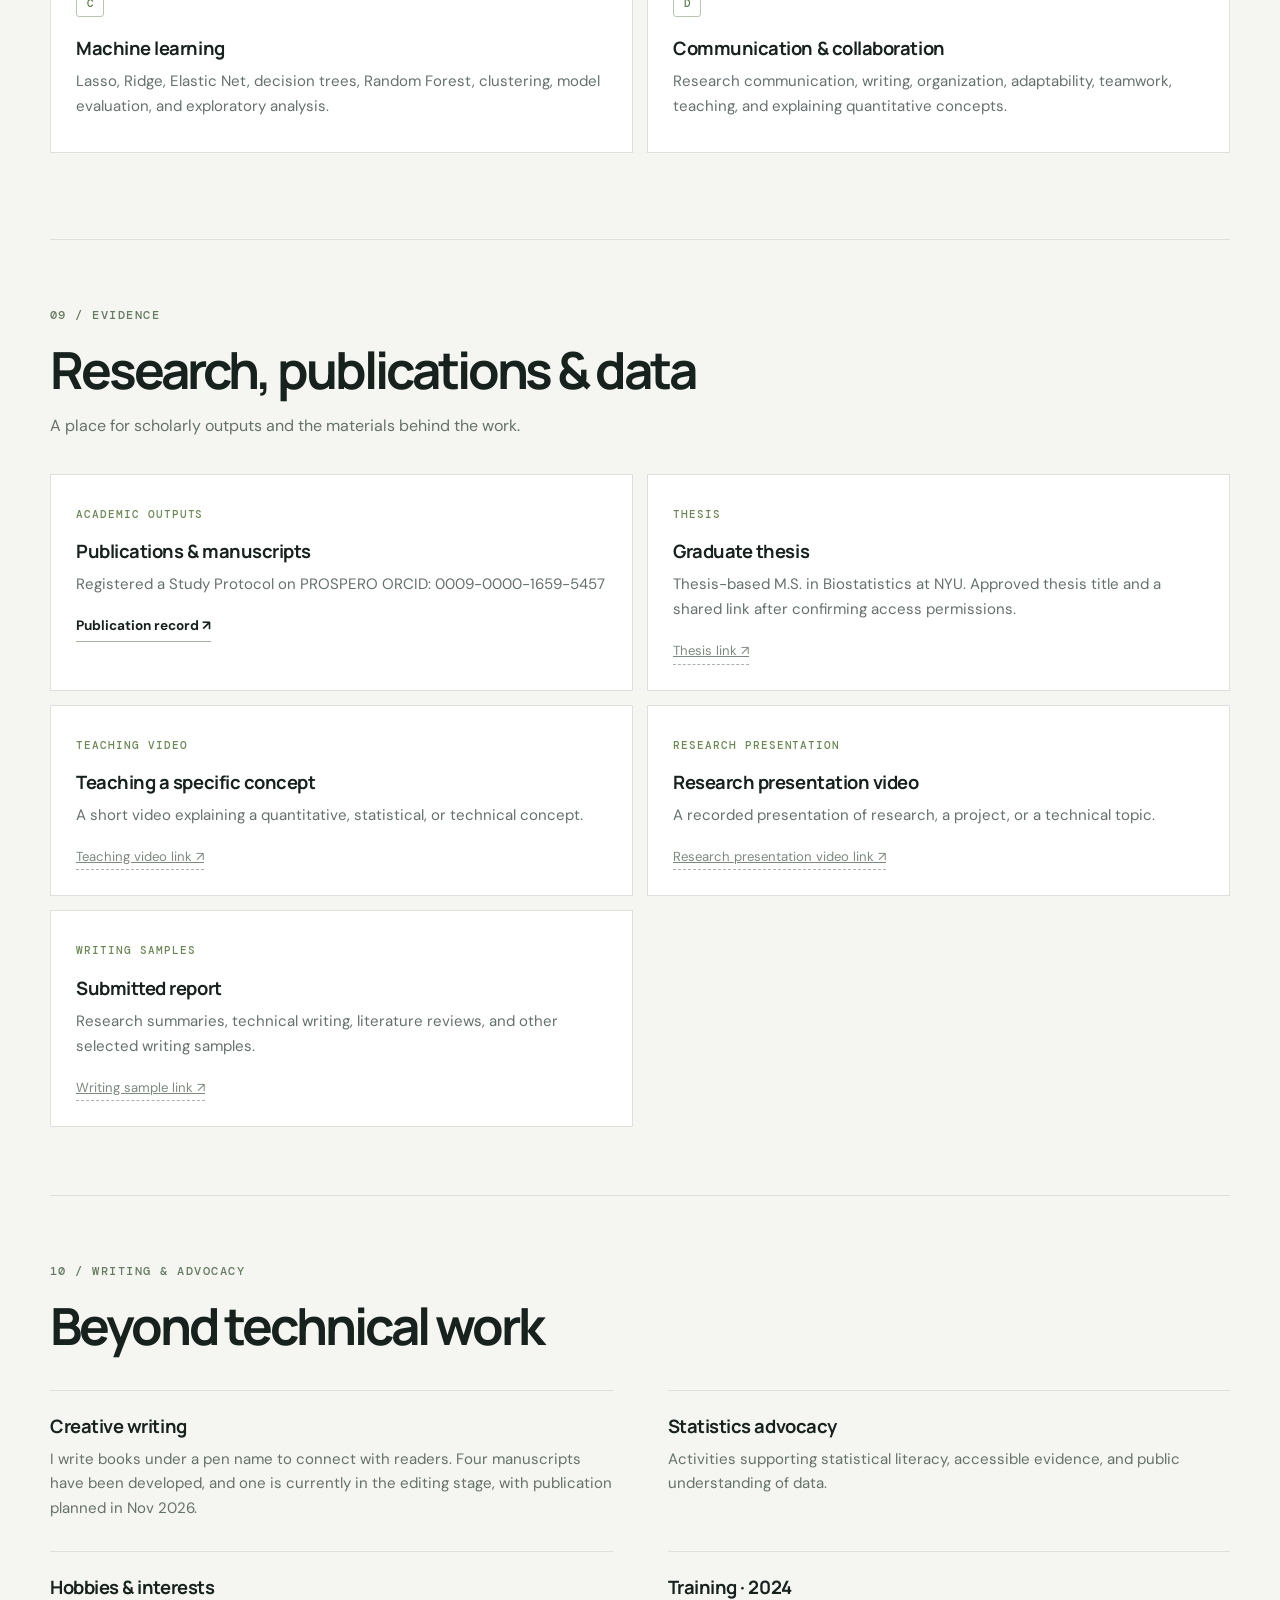
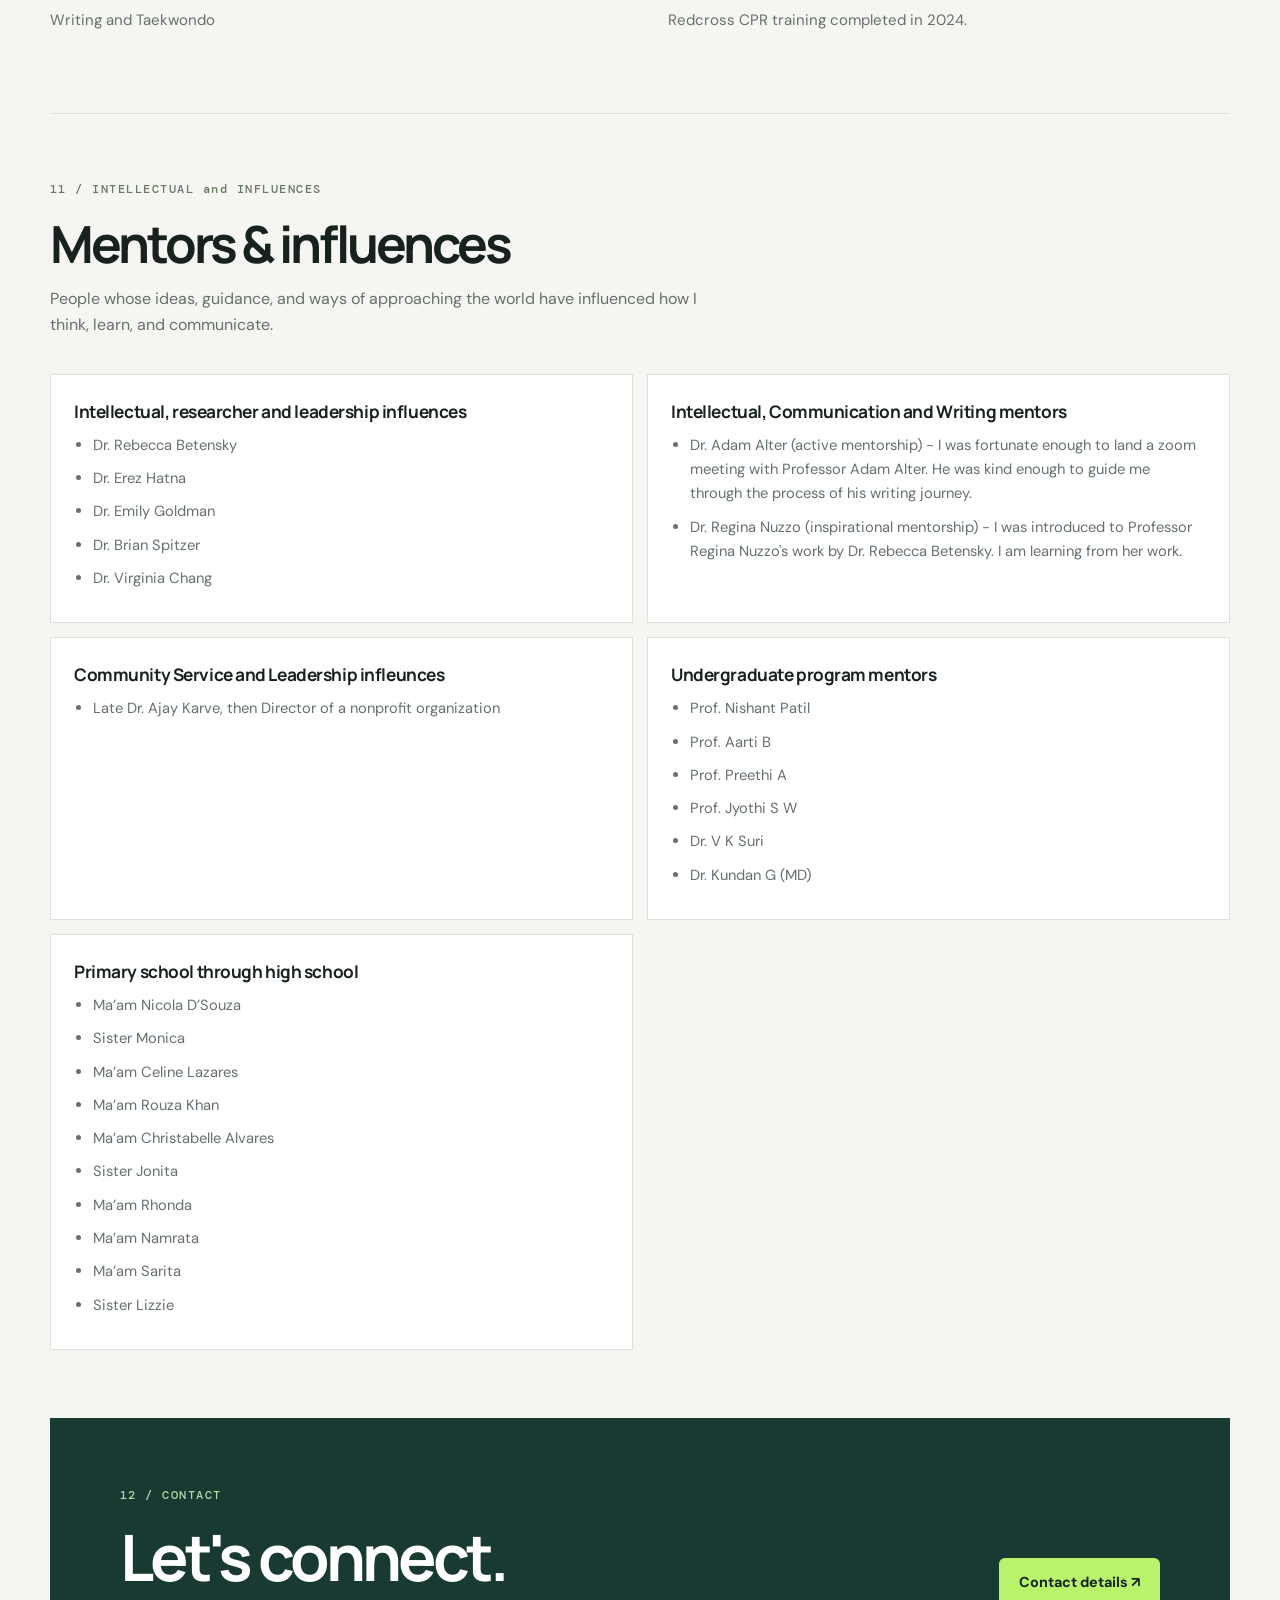
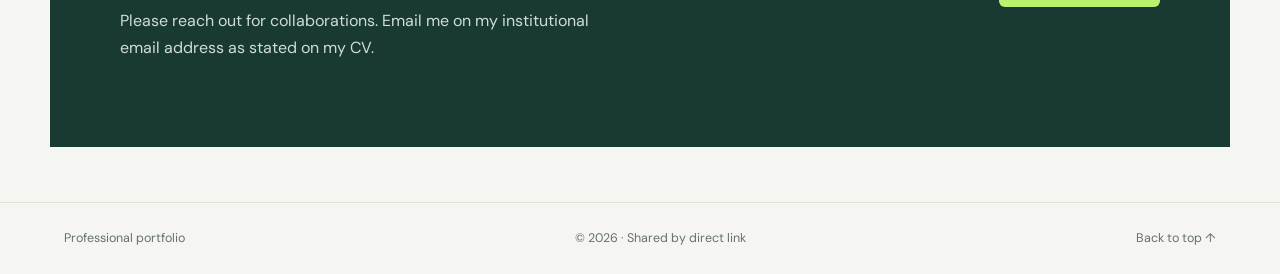
==== commit b4e08aaa: "Update index.html" ====
--- a/index.html
+++ b/index.html
@@ -238,7 +238,7 @@
   <section id="writing" class="section-wrap content-section writing-section">
     <div class="section-heading"><p class="eyebrow">10 / WRITING & ADVOCACY</p><h2 data-i18n="writingHeading">Beyond technical work</h2></div>
     <div class="writing-grid">
-      <div><h3>Creative writing</h3><p>I write books under a pen name. Four manuscripts have been developed, and one is currently in the editing stage, with publication planned in Nov 2026.</p></div>
+      <div><h3>Creative writing</h3><p>I write books under a pen name to connect with readers. Four manuscripts have been developed, and one is currently in the editing stage, with publication planned in Nov 2026.</p></div>
       <div><h3>Statistics advocacy</h3><p>Activities supporting statistical literacy, accessible evidence, and public understanding of data.</p></div>
       <div><h3>Hobbies & interests</h3><p>Writing and Taekwondo</p></div>
       <div><h3>Training · 2024</h3><p>Redcross CPR training completed in 2024.</p></div>
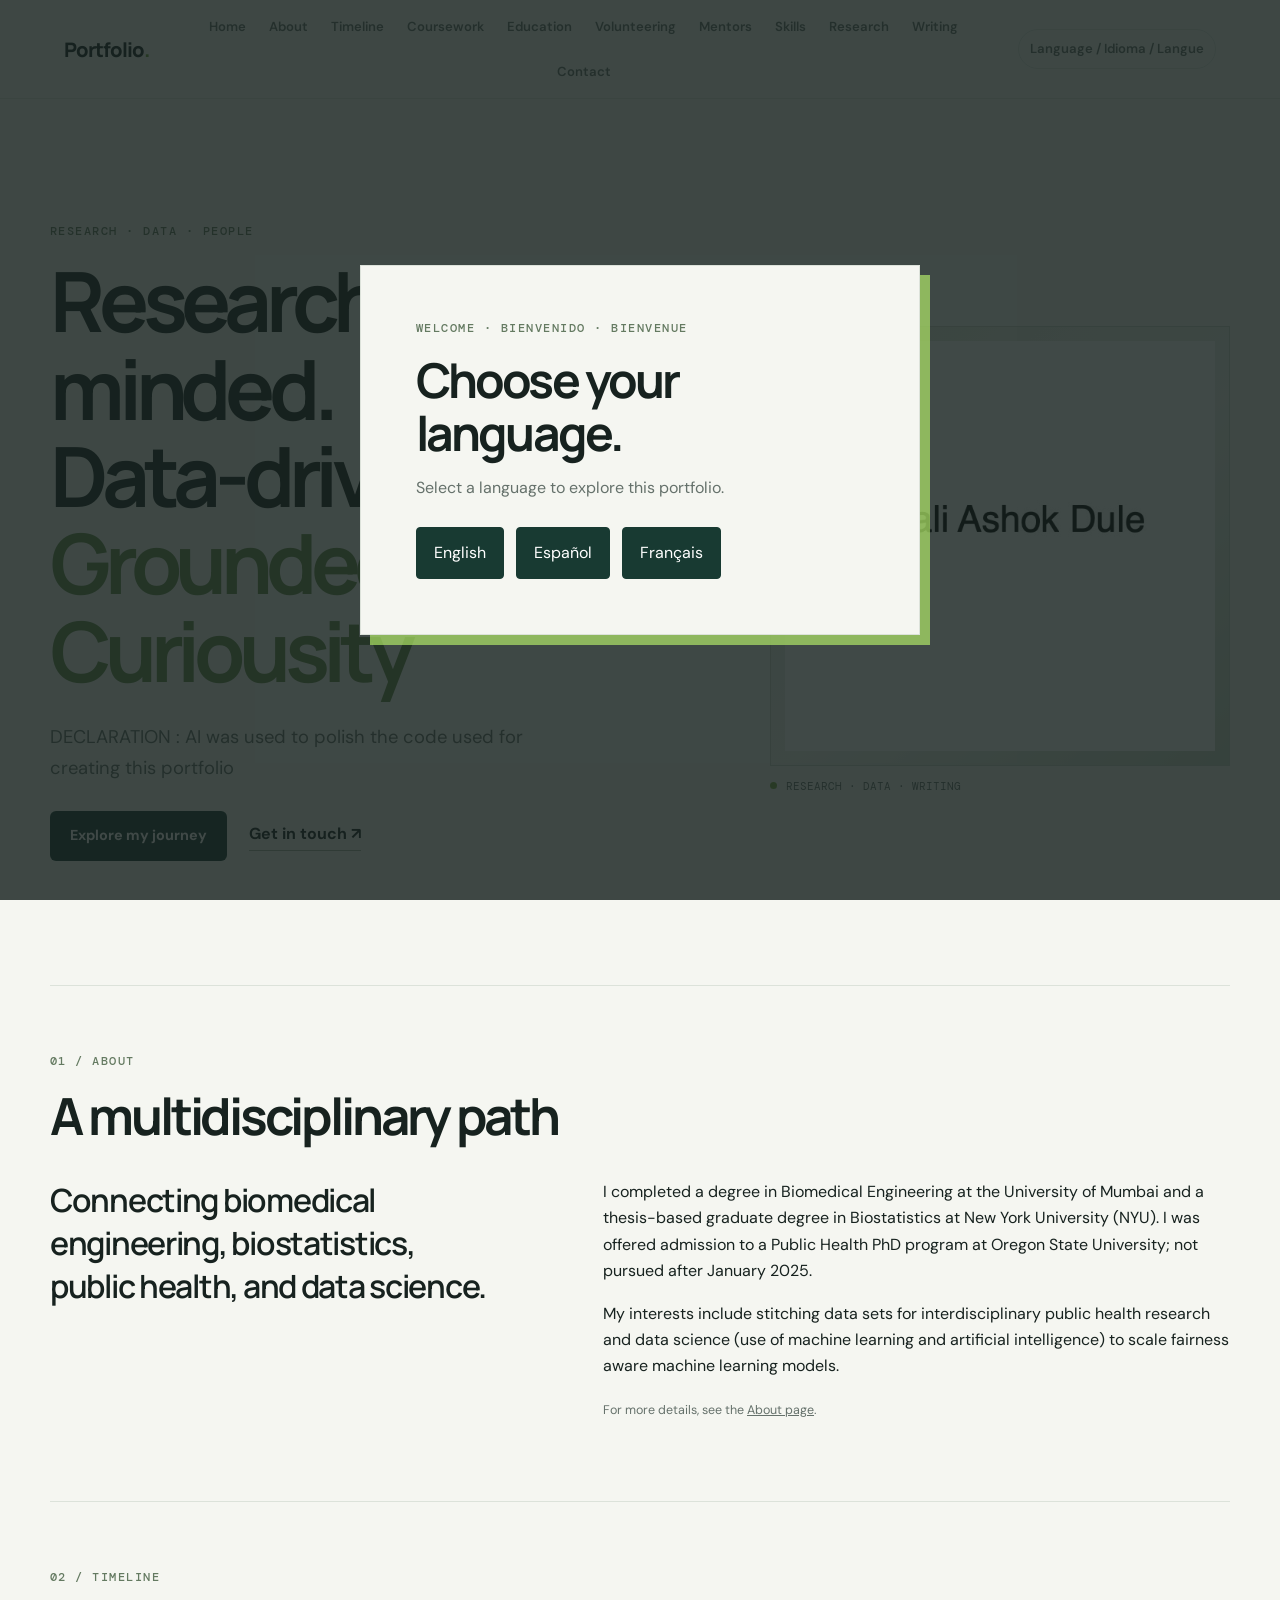
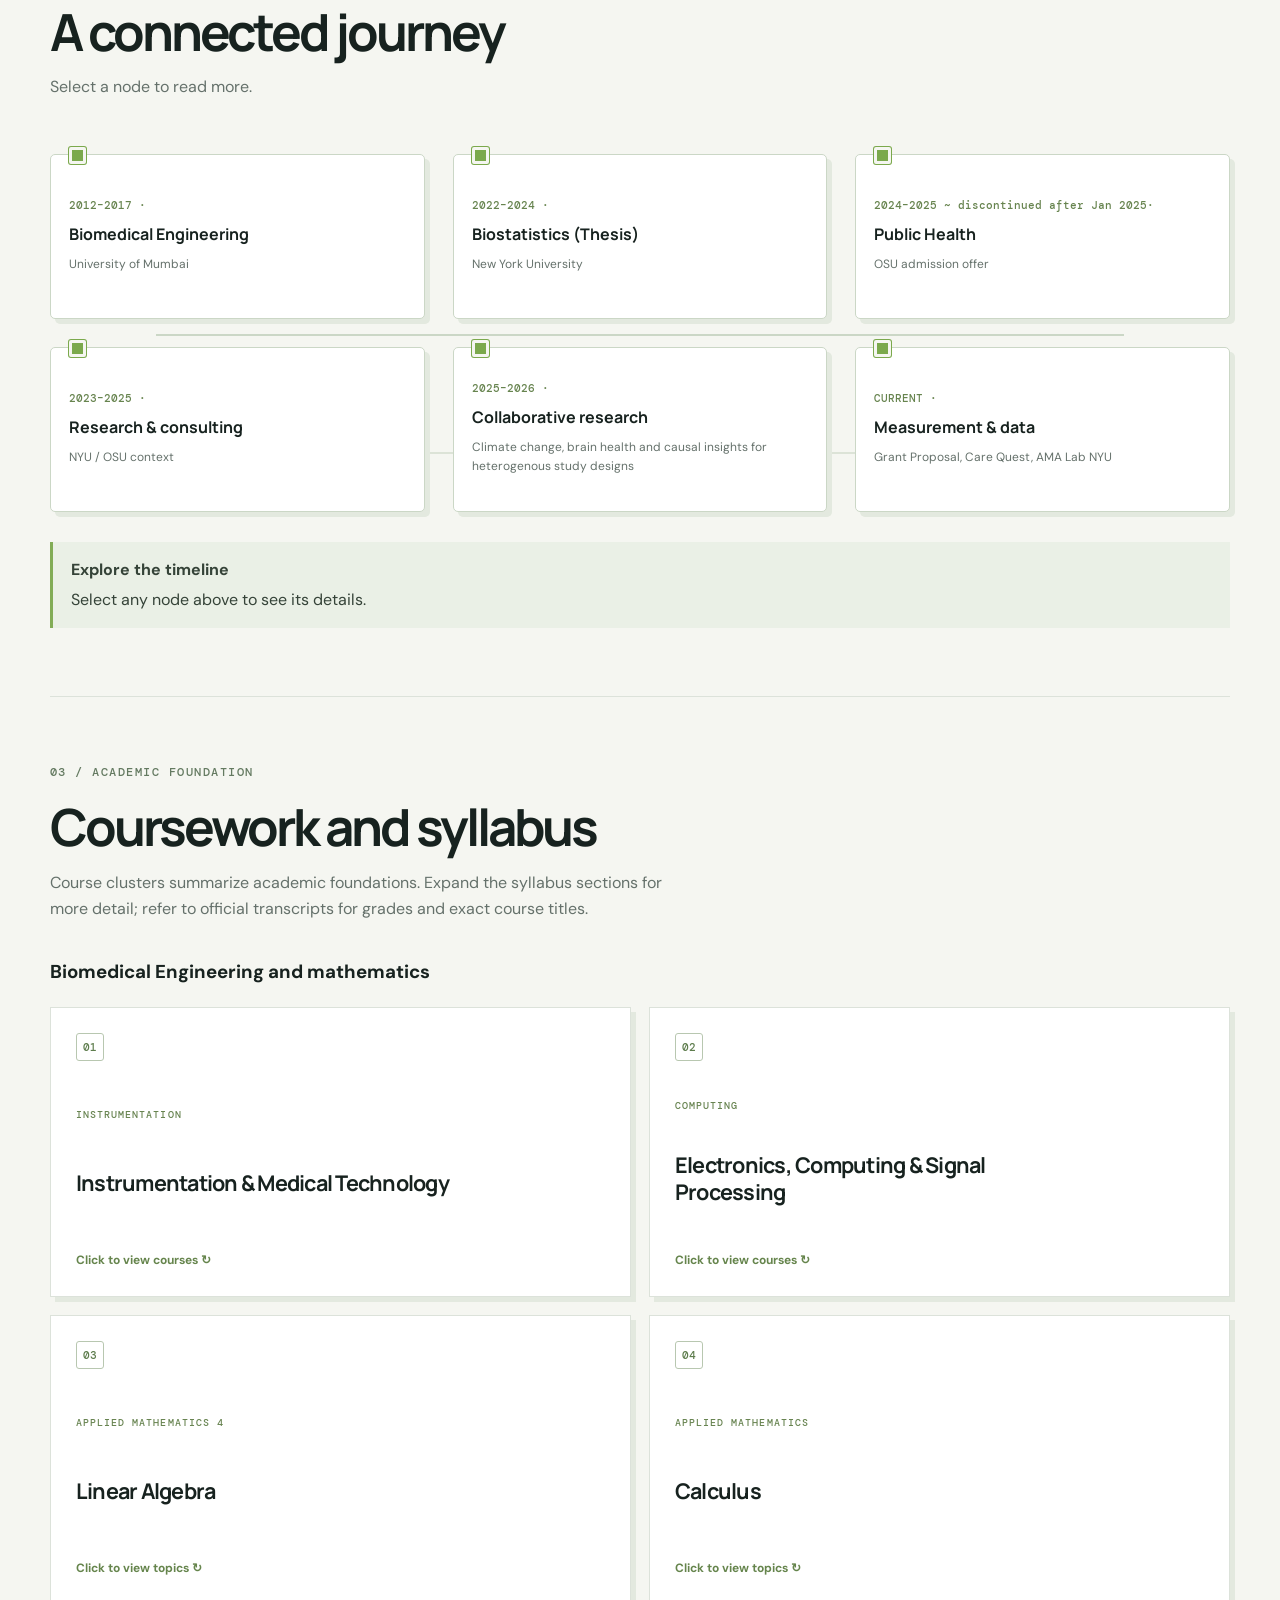
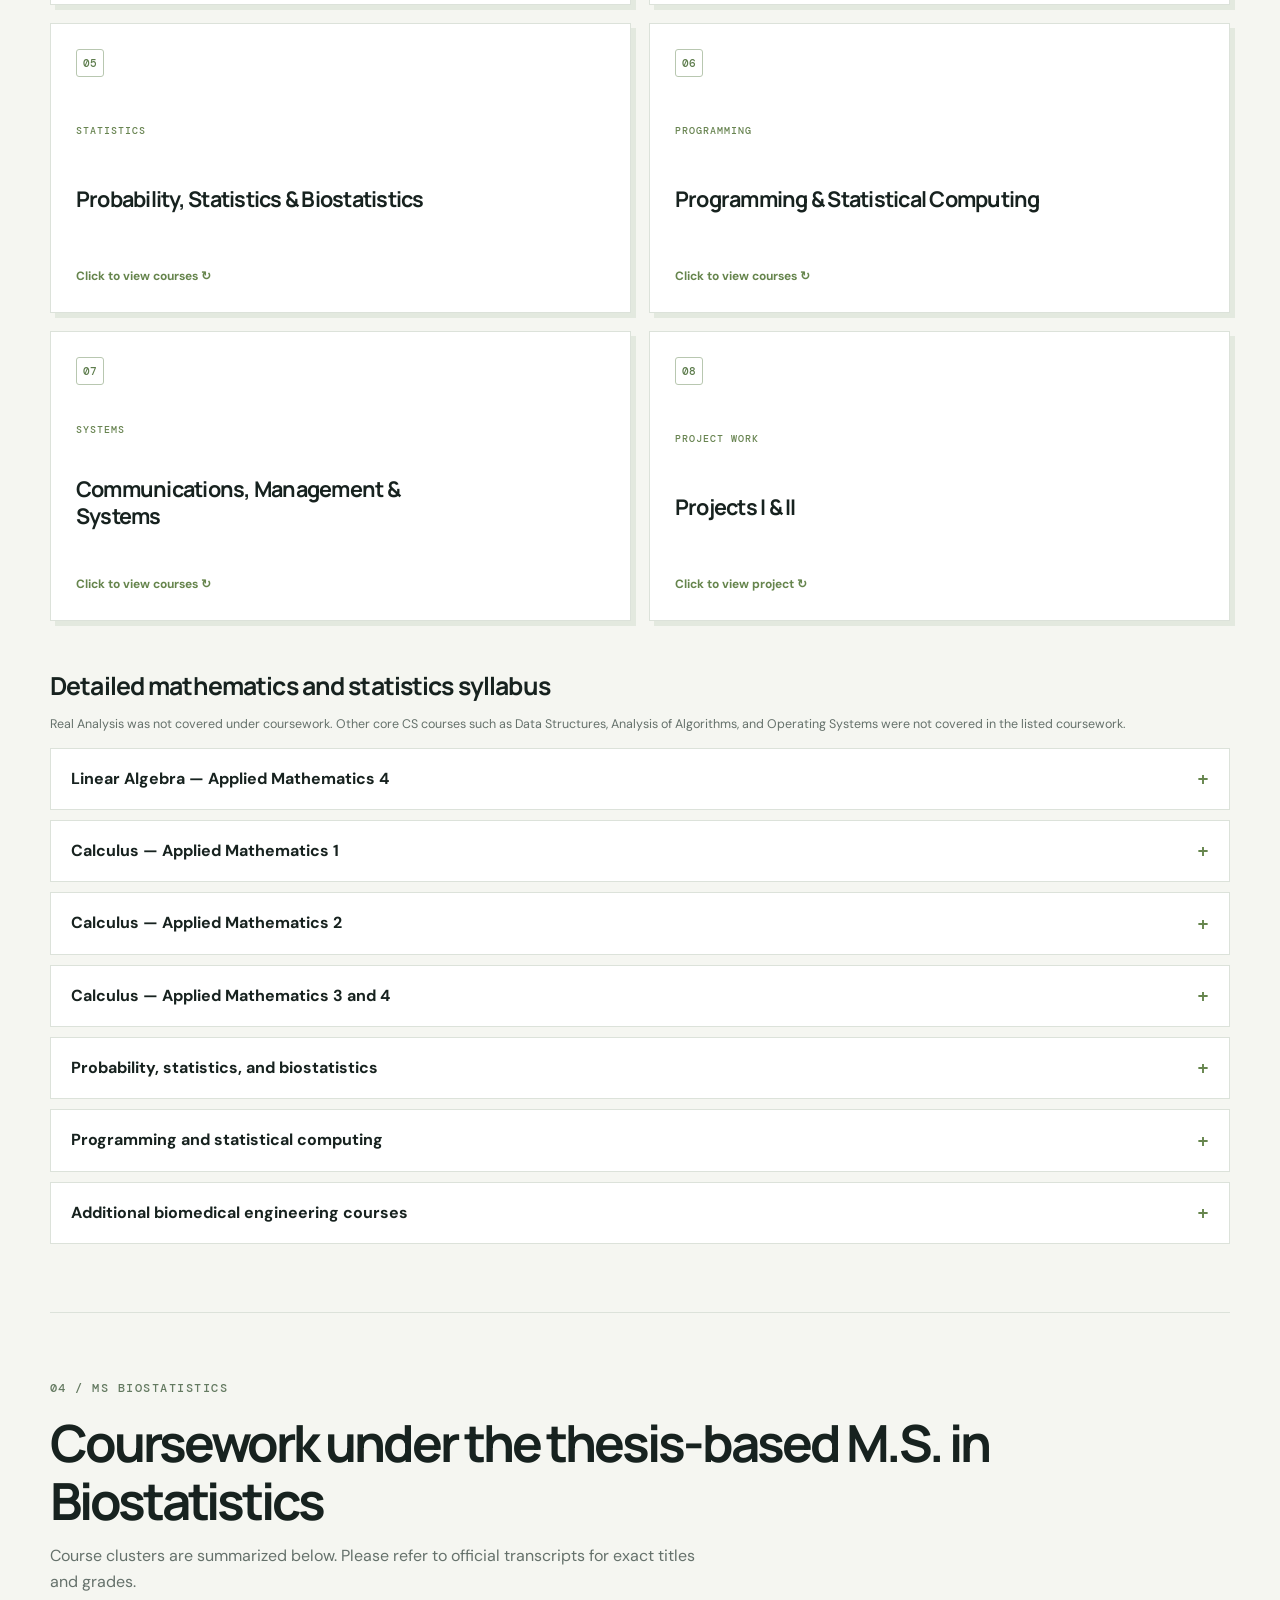
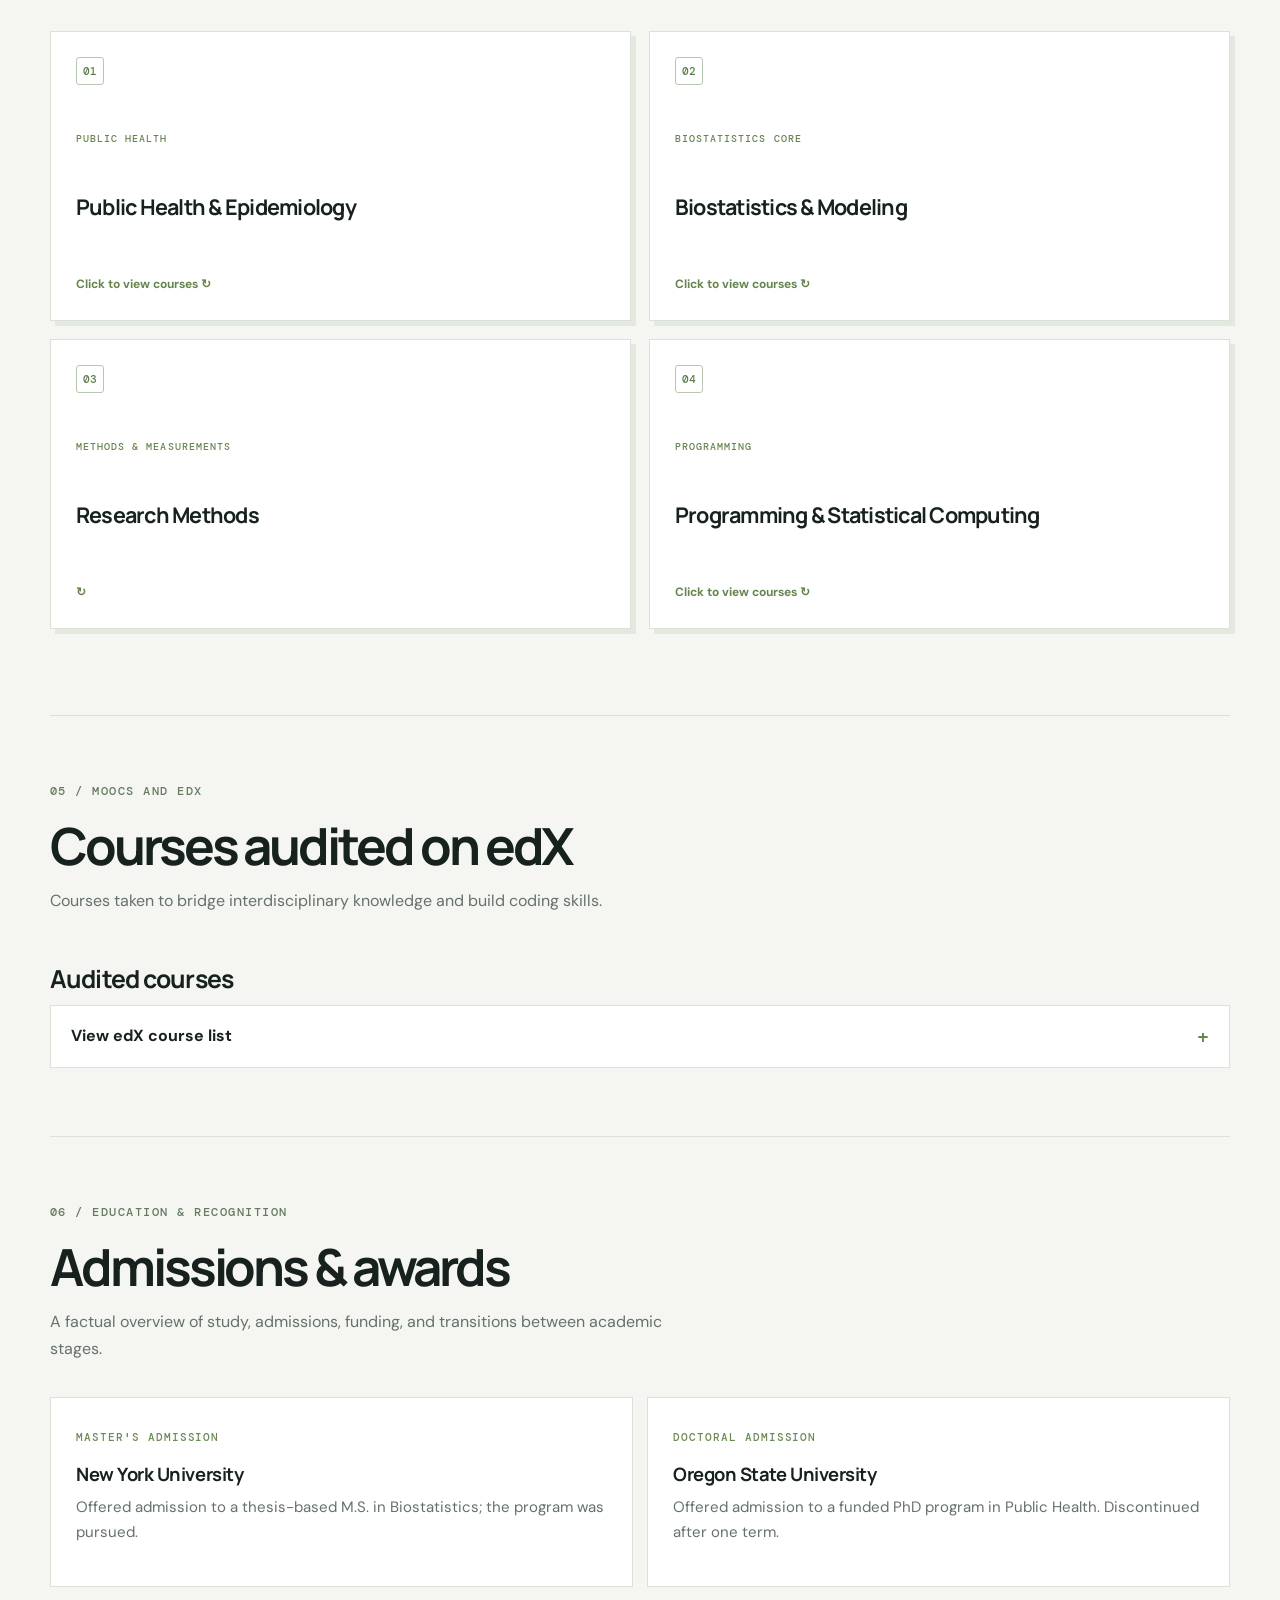
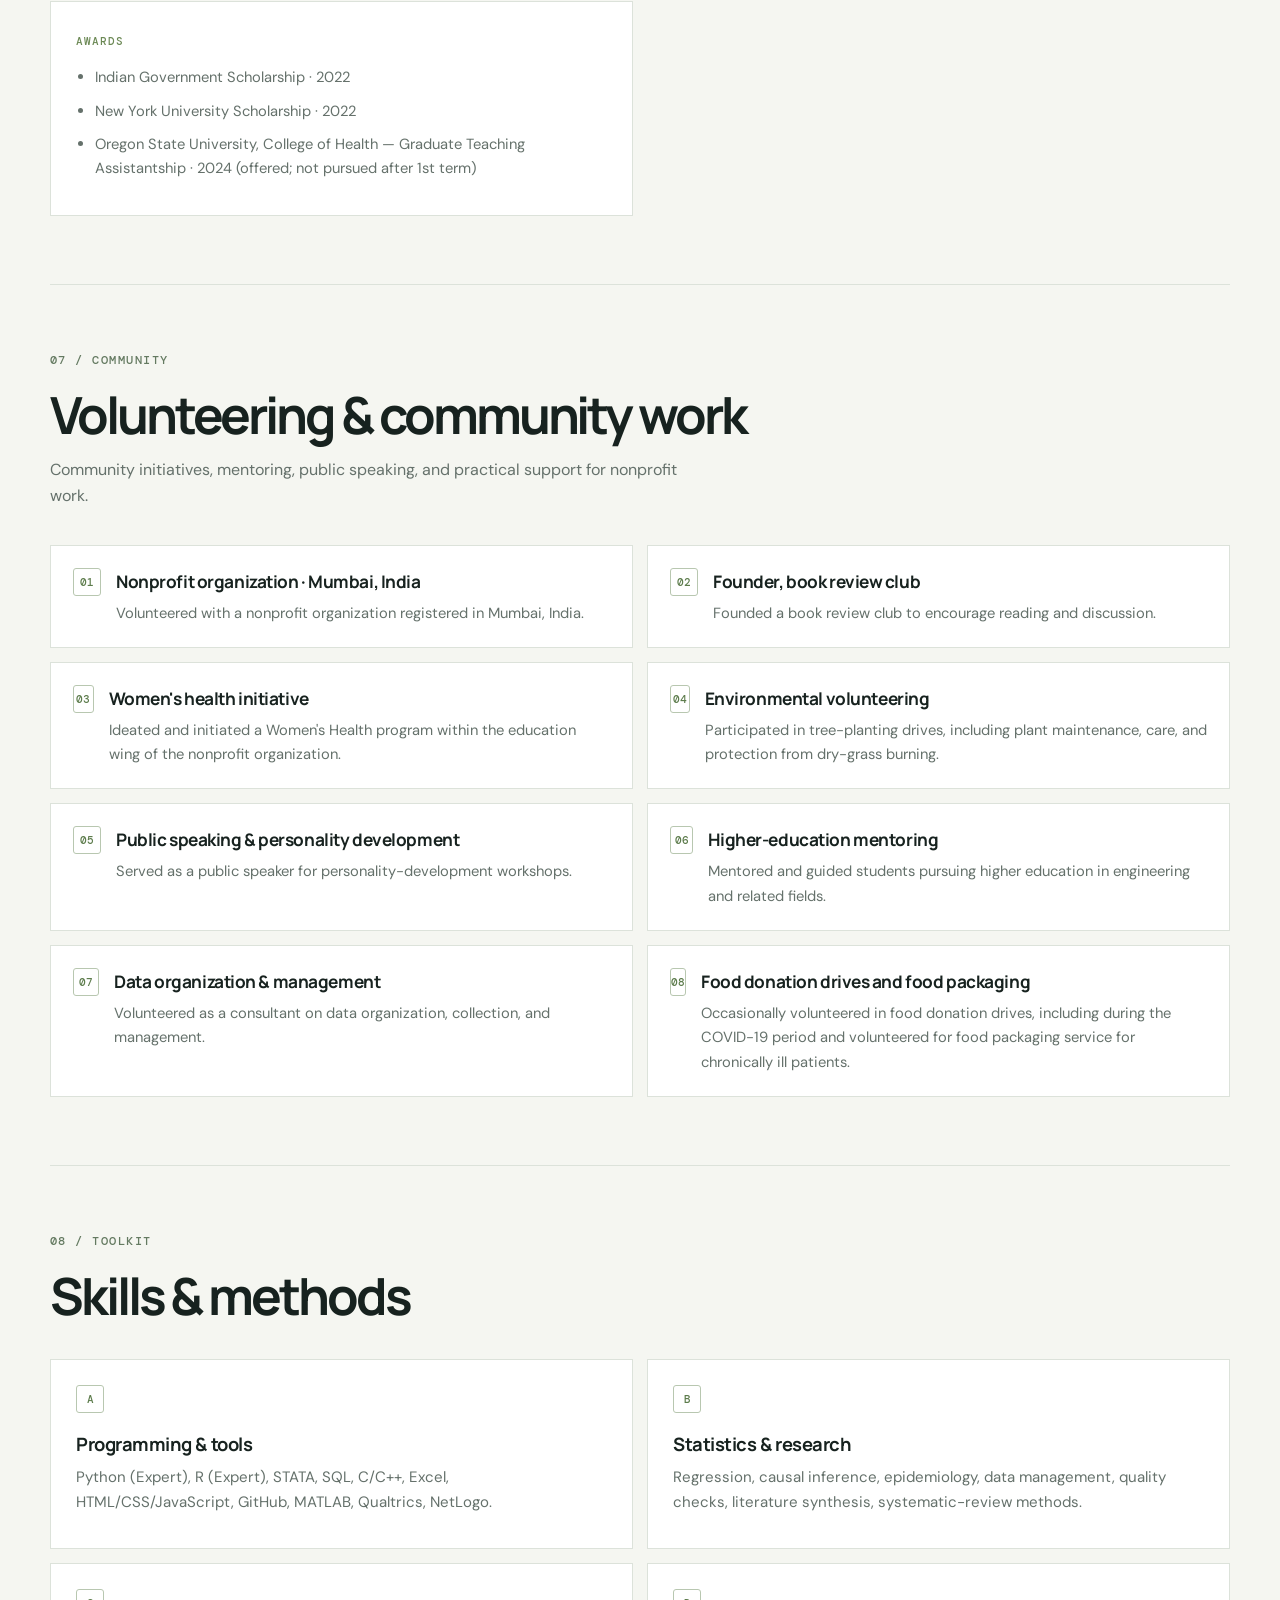
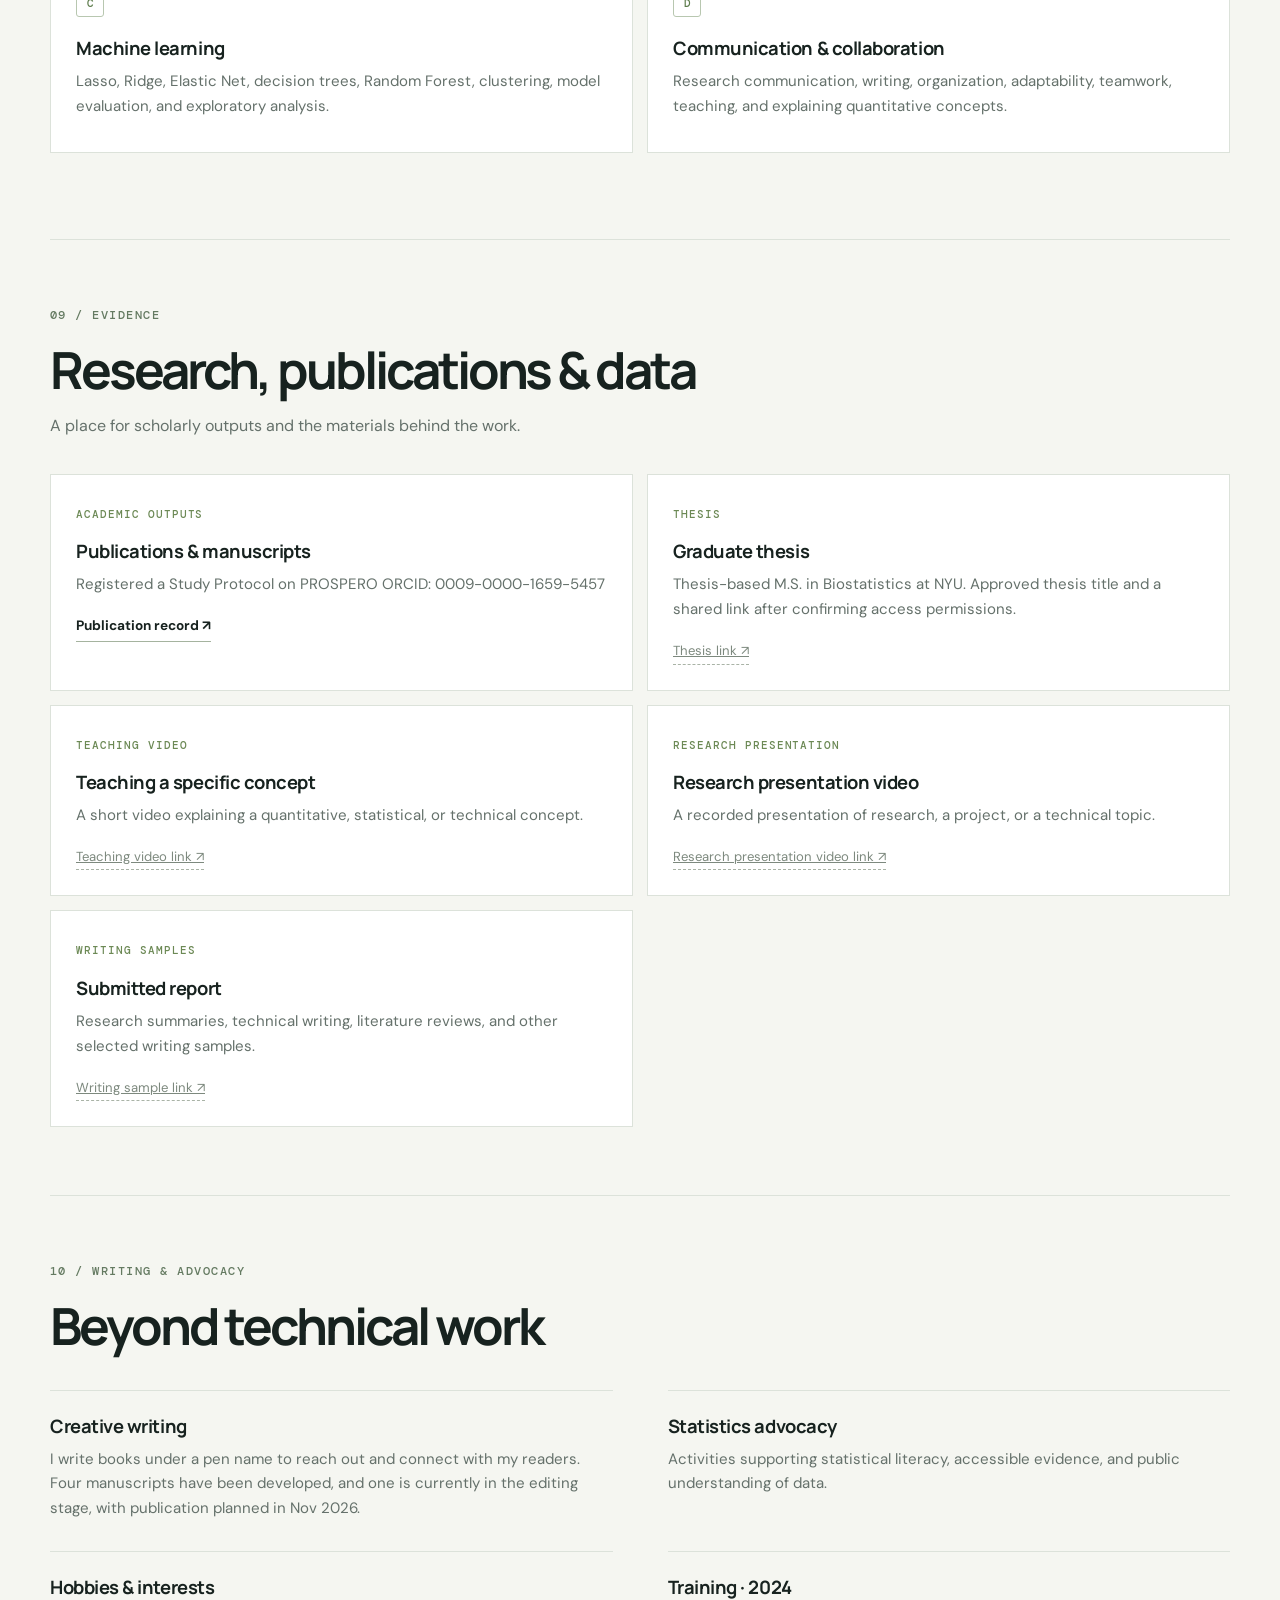
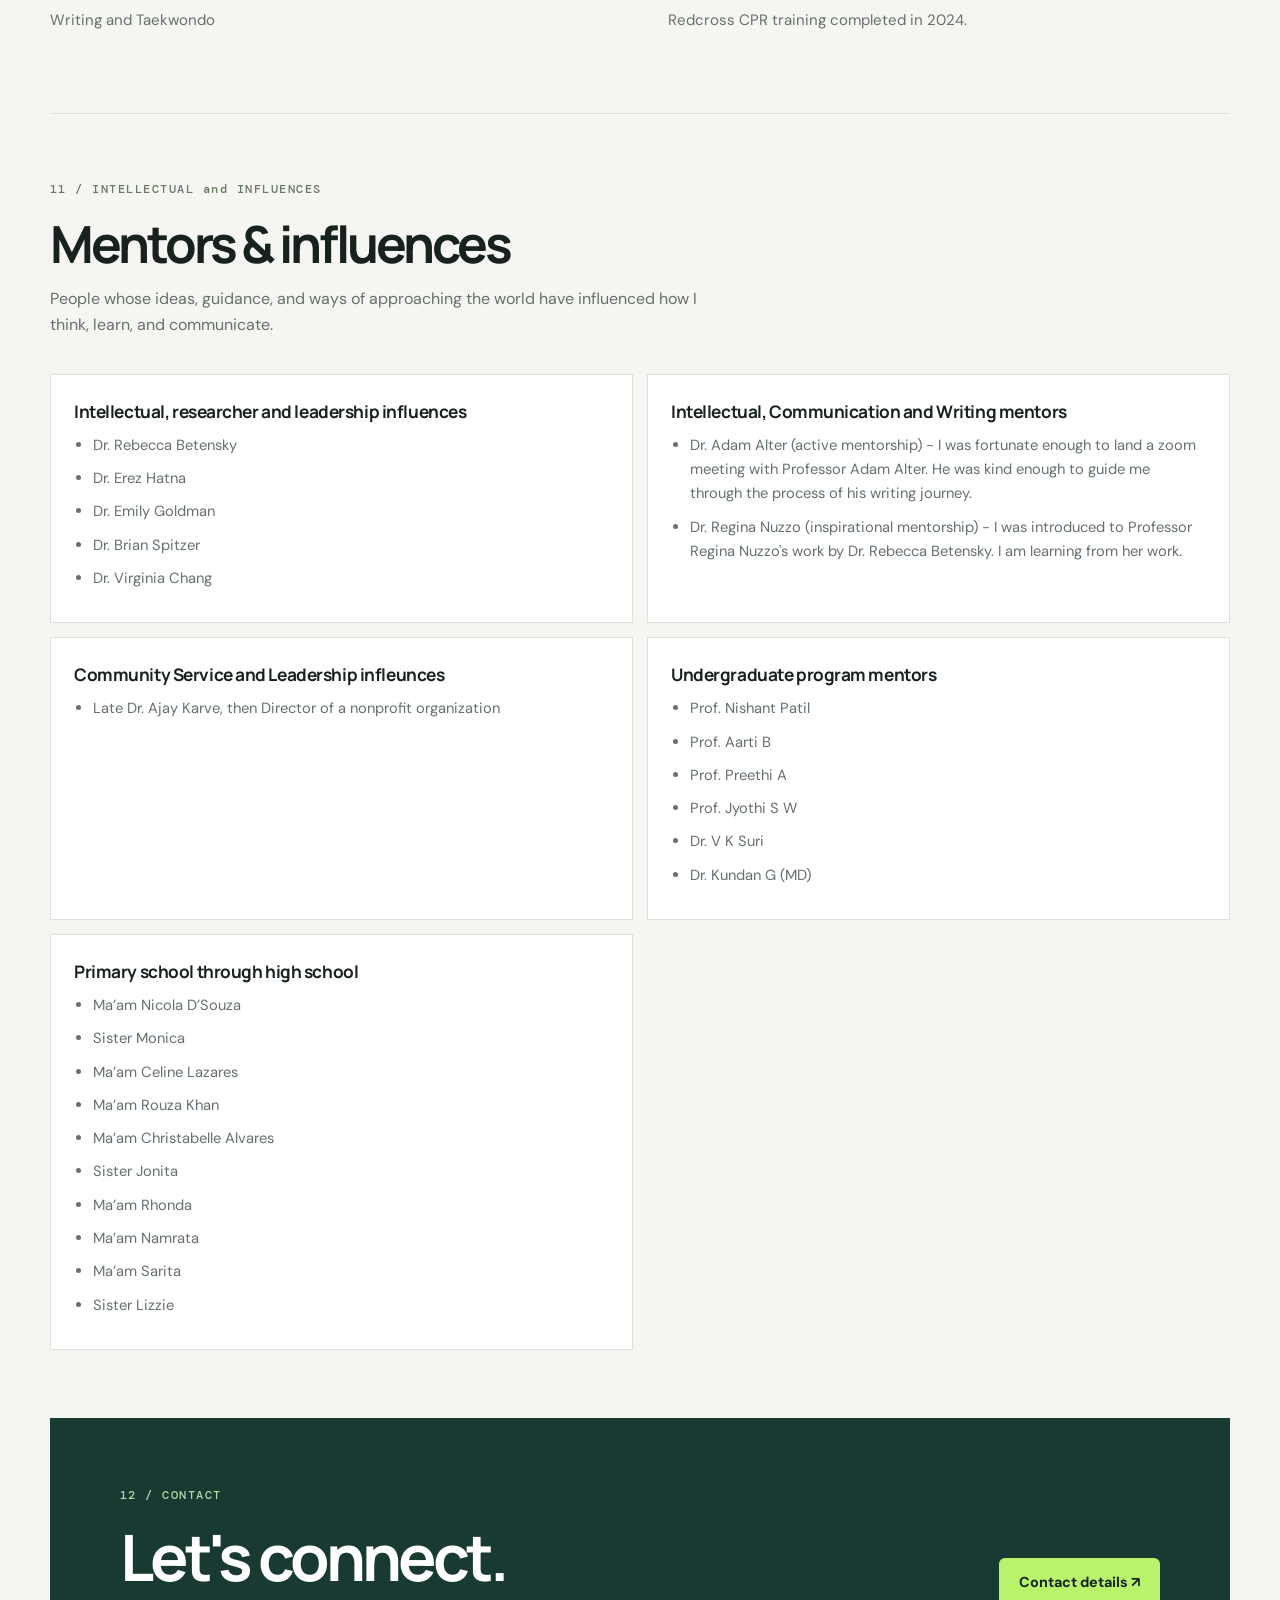
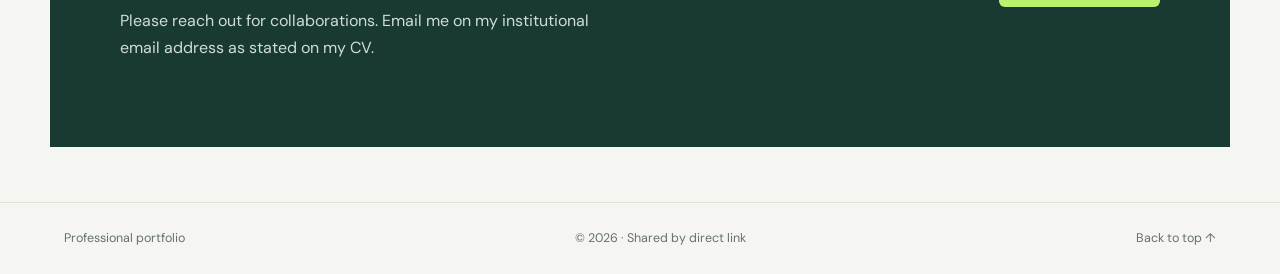
==== commit 58f1ec32: "Revise wording in creative writing section" ====
--- a/index.html
+++ b/index.html
@@ -238,7 +238,7 @@
   <section id="writing" class="section-wrap content-section writing-section">
     <div class="section-heading"><p class="eyebrow">10 / WRITING & ADVOCACY</p><h2 data-i18n="writingHeading">Beyond technical work</h2></div>
     <div class="writing-grid">
-      <div><h3>Creative writing</h3><p>I write books under a pen name to connect with readers. Four manuscripts have been developed, and one is currently in the editing stage, with publication planned in Nov 2026.</p></div>
+      <div><h3>Creative writing</h3><p>I write books under a pen name to reach out and connect with my readers. Four manuscripts have been developed, and one is currently in the editing stage, with publication planned in Nov 2026.</p></div>
       <div><h3>Statistics advocacy</h3><p>Activities supporting statistical literacy, accessible evidence, and public understanding of data.</p></div>
       <div><h3>Hobbies & interests</h3><p>Writing and Taekwondo</p></div>
       <div><h3>Training · 2024</h3><p>Redcross CPR training completed in 2024.</p></div>
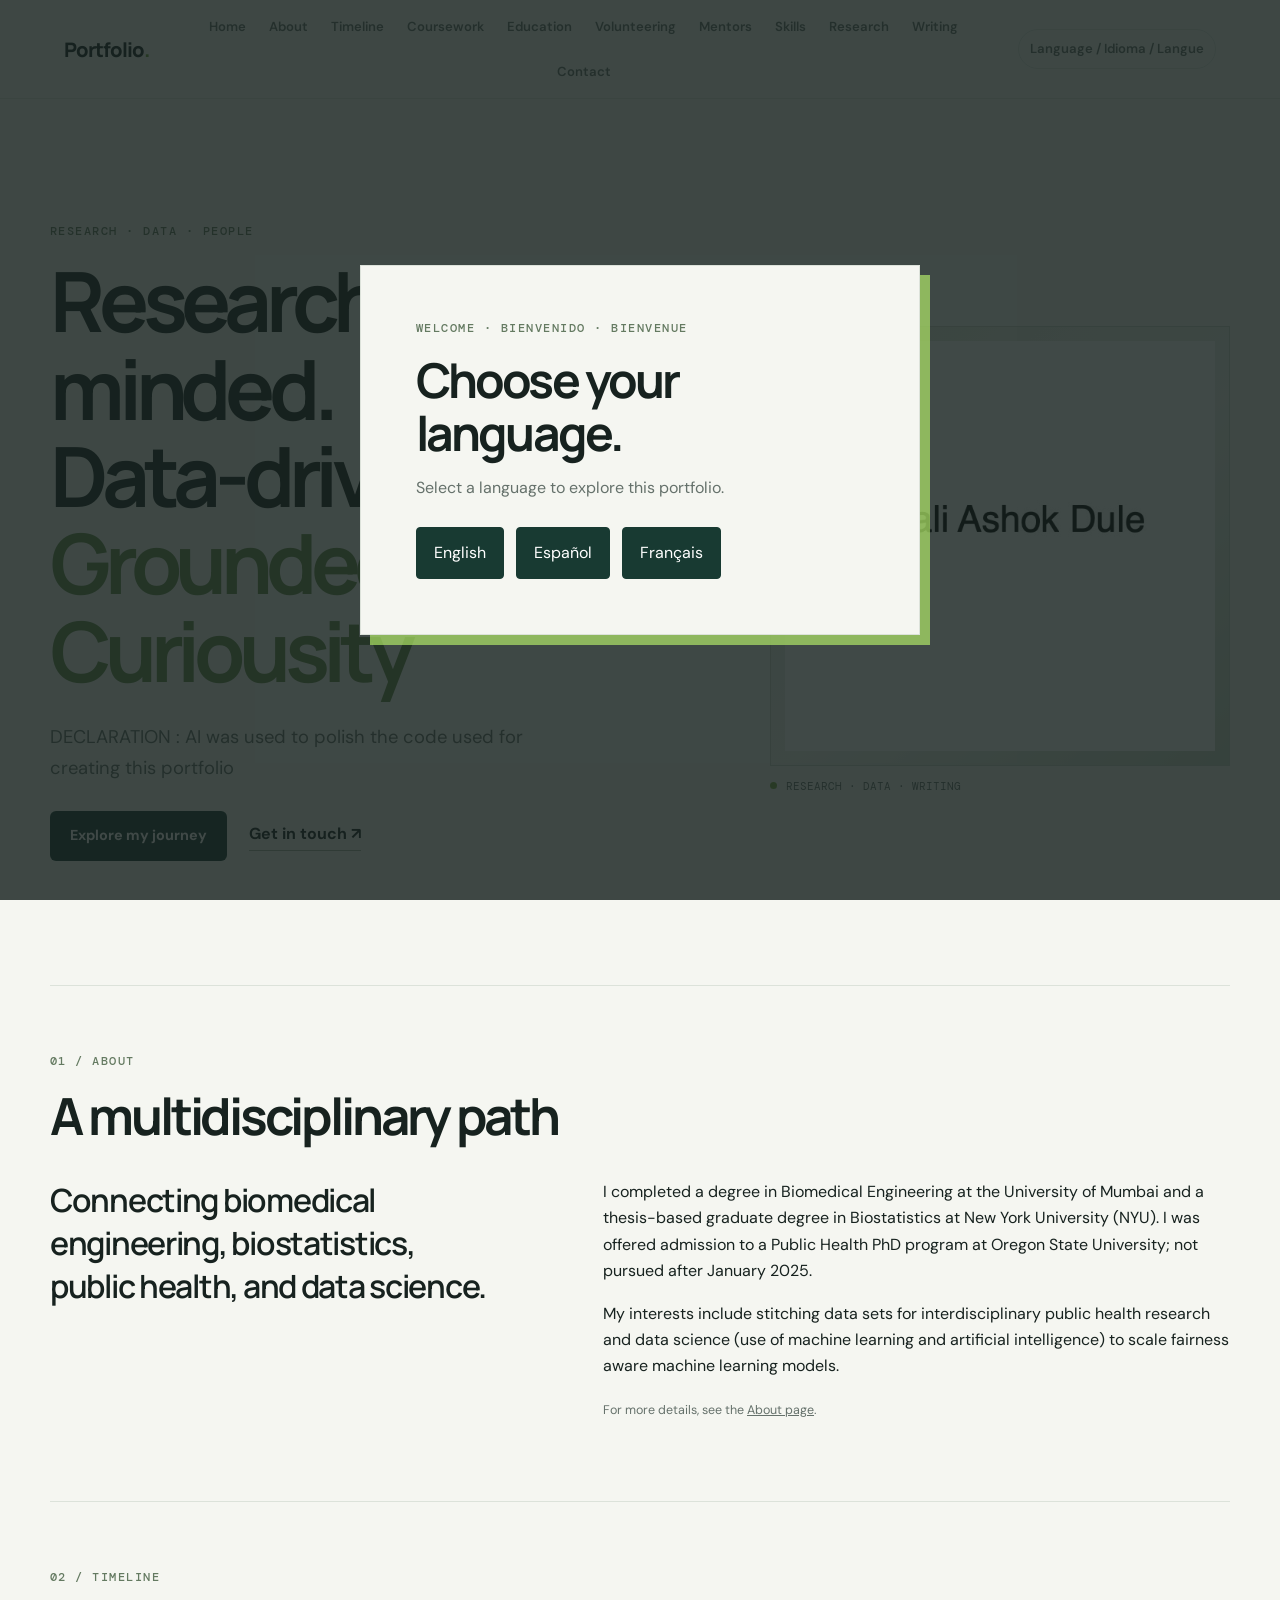
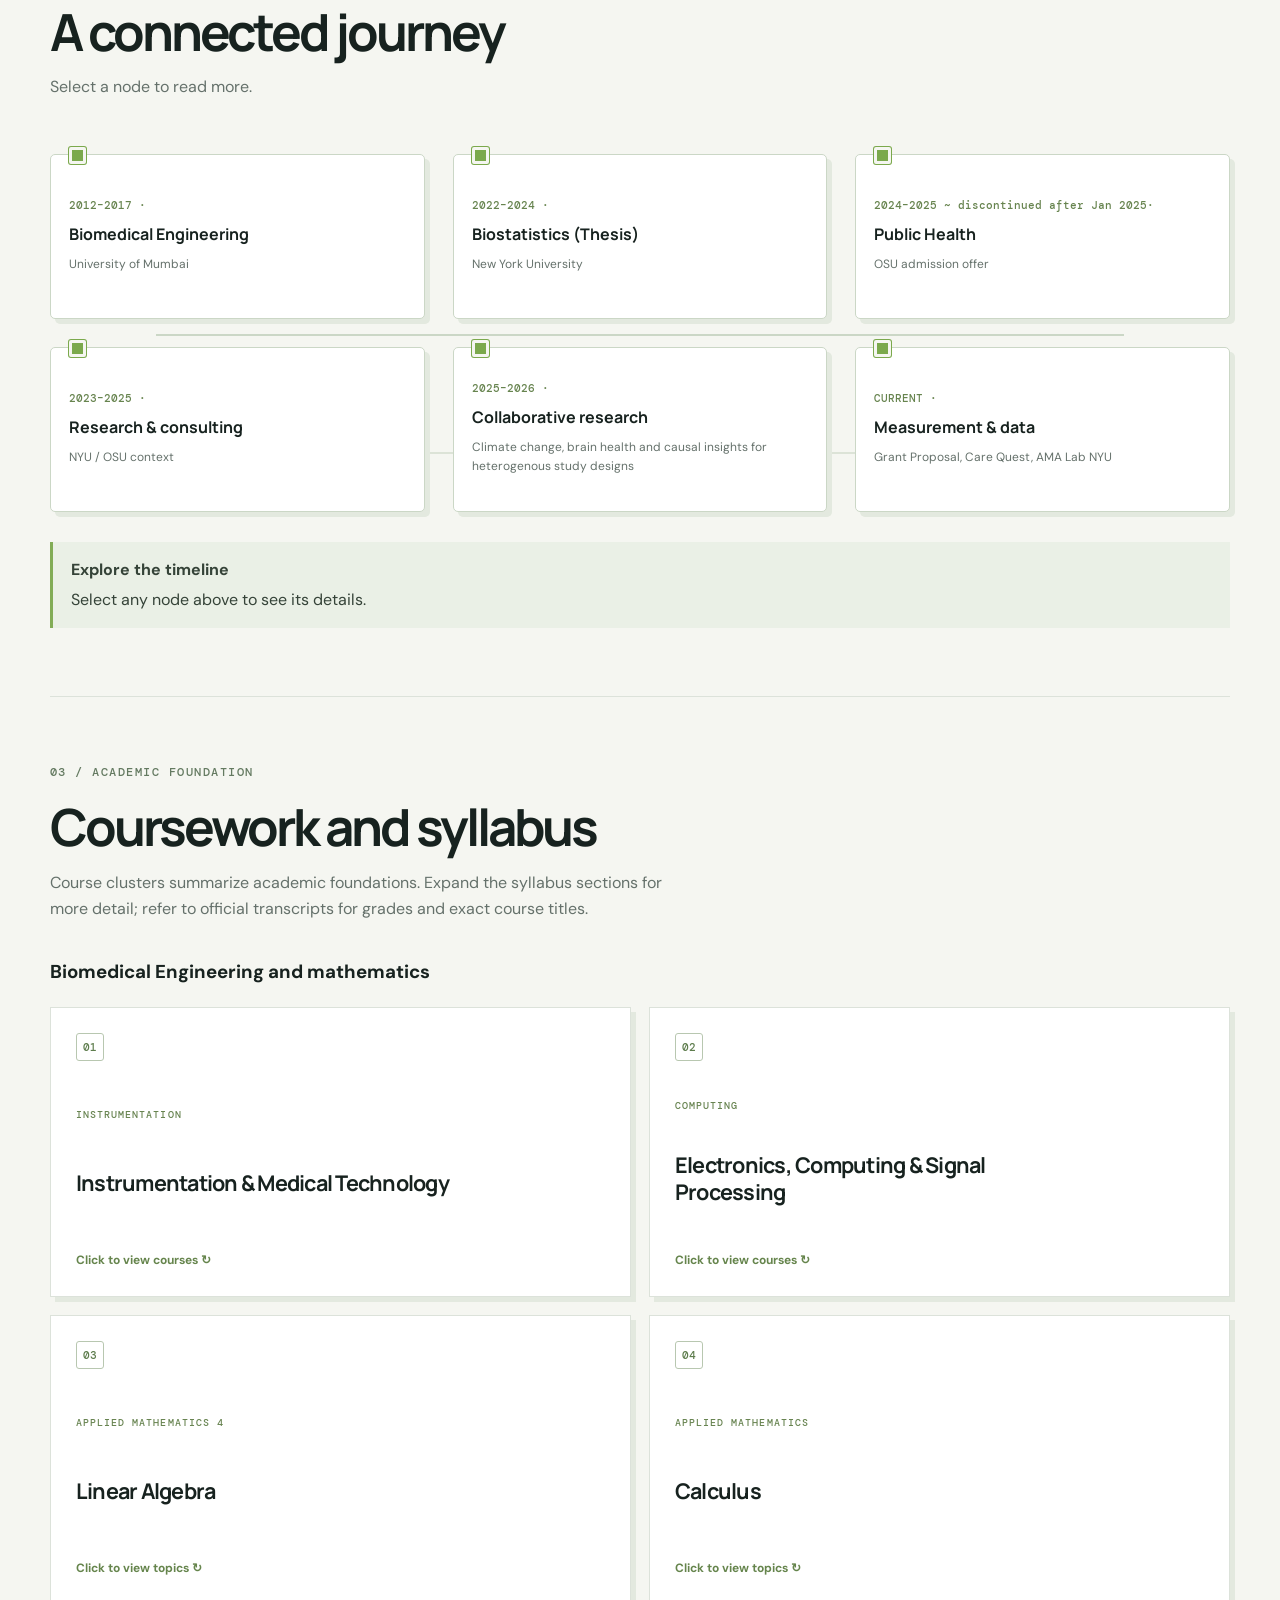
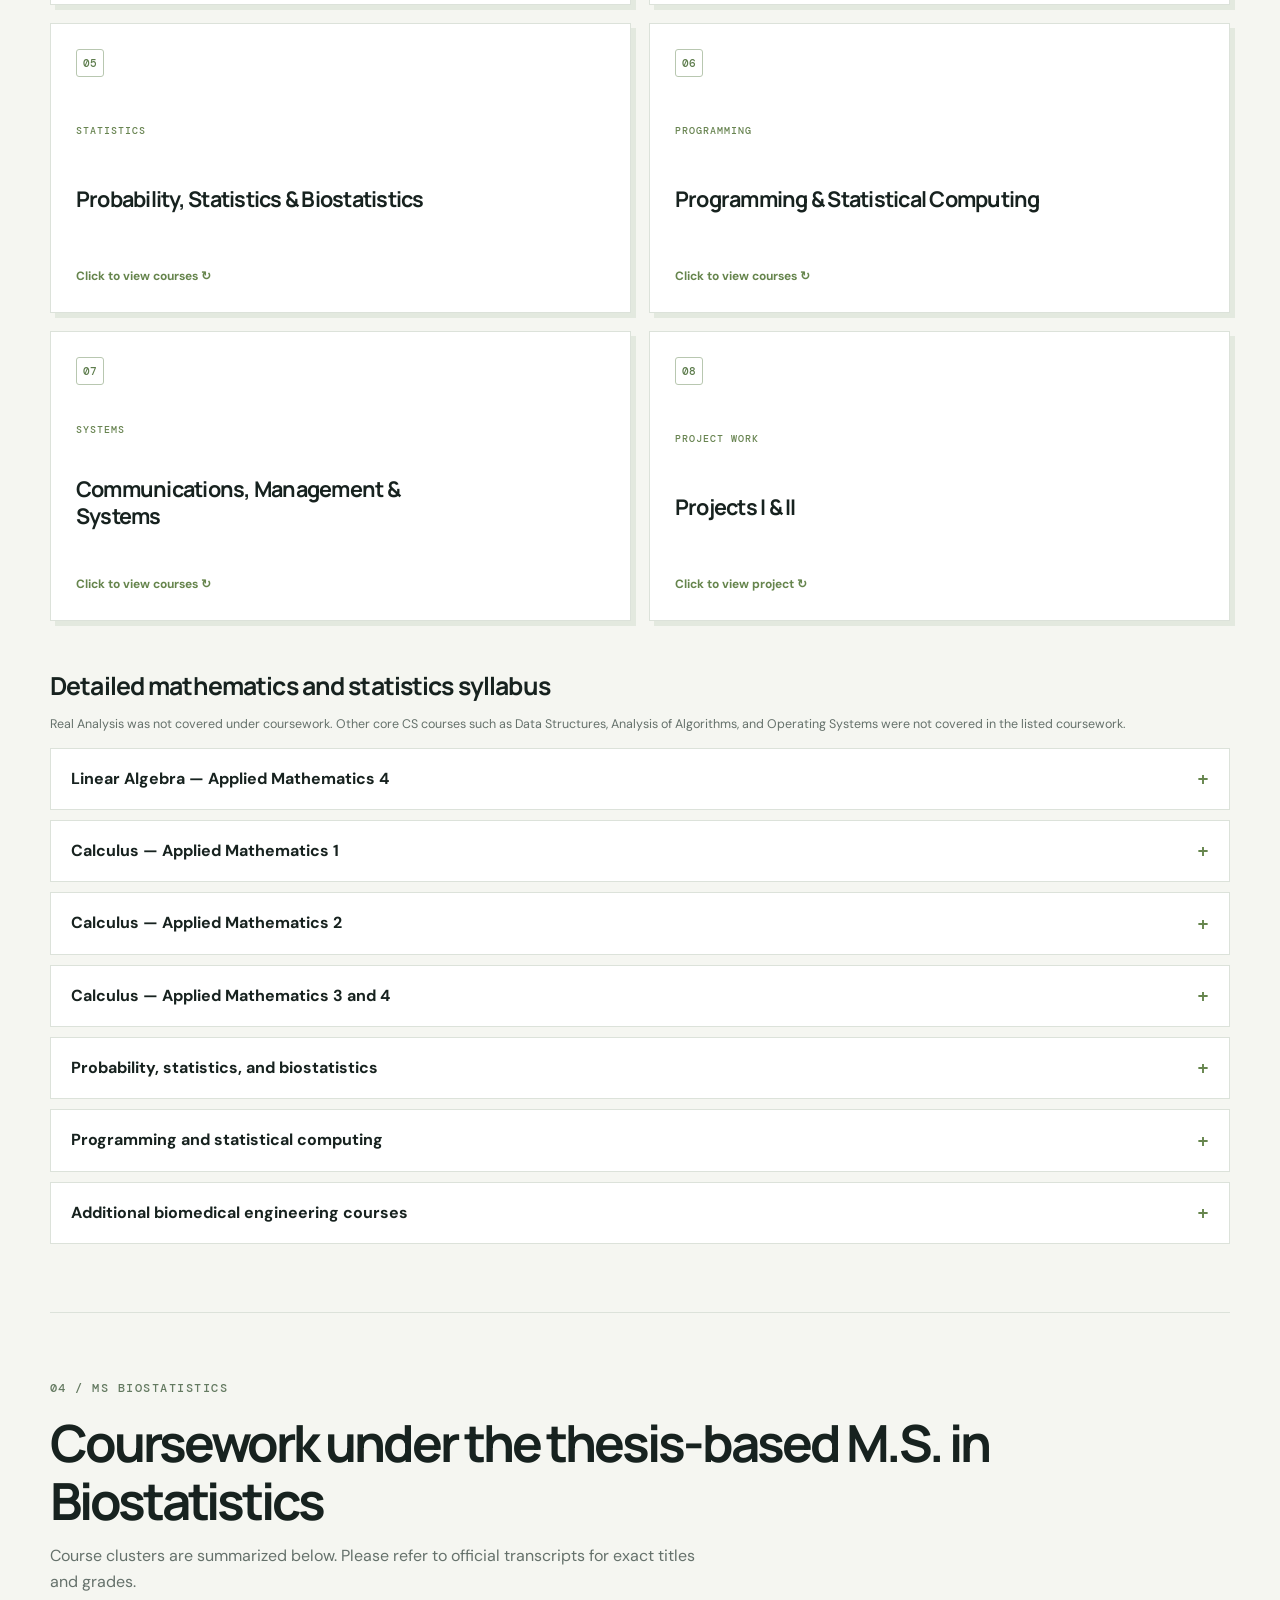
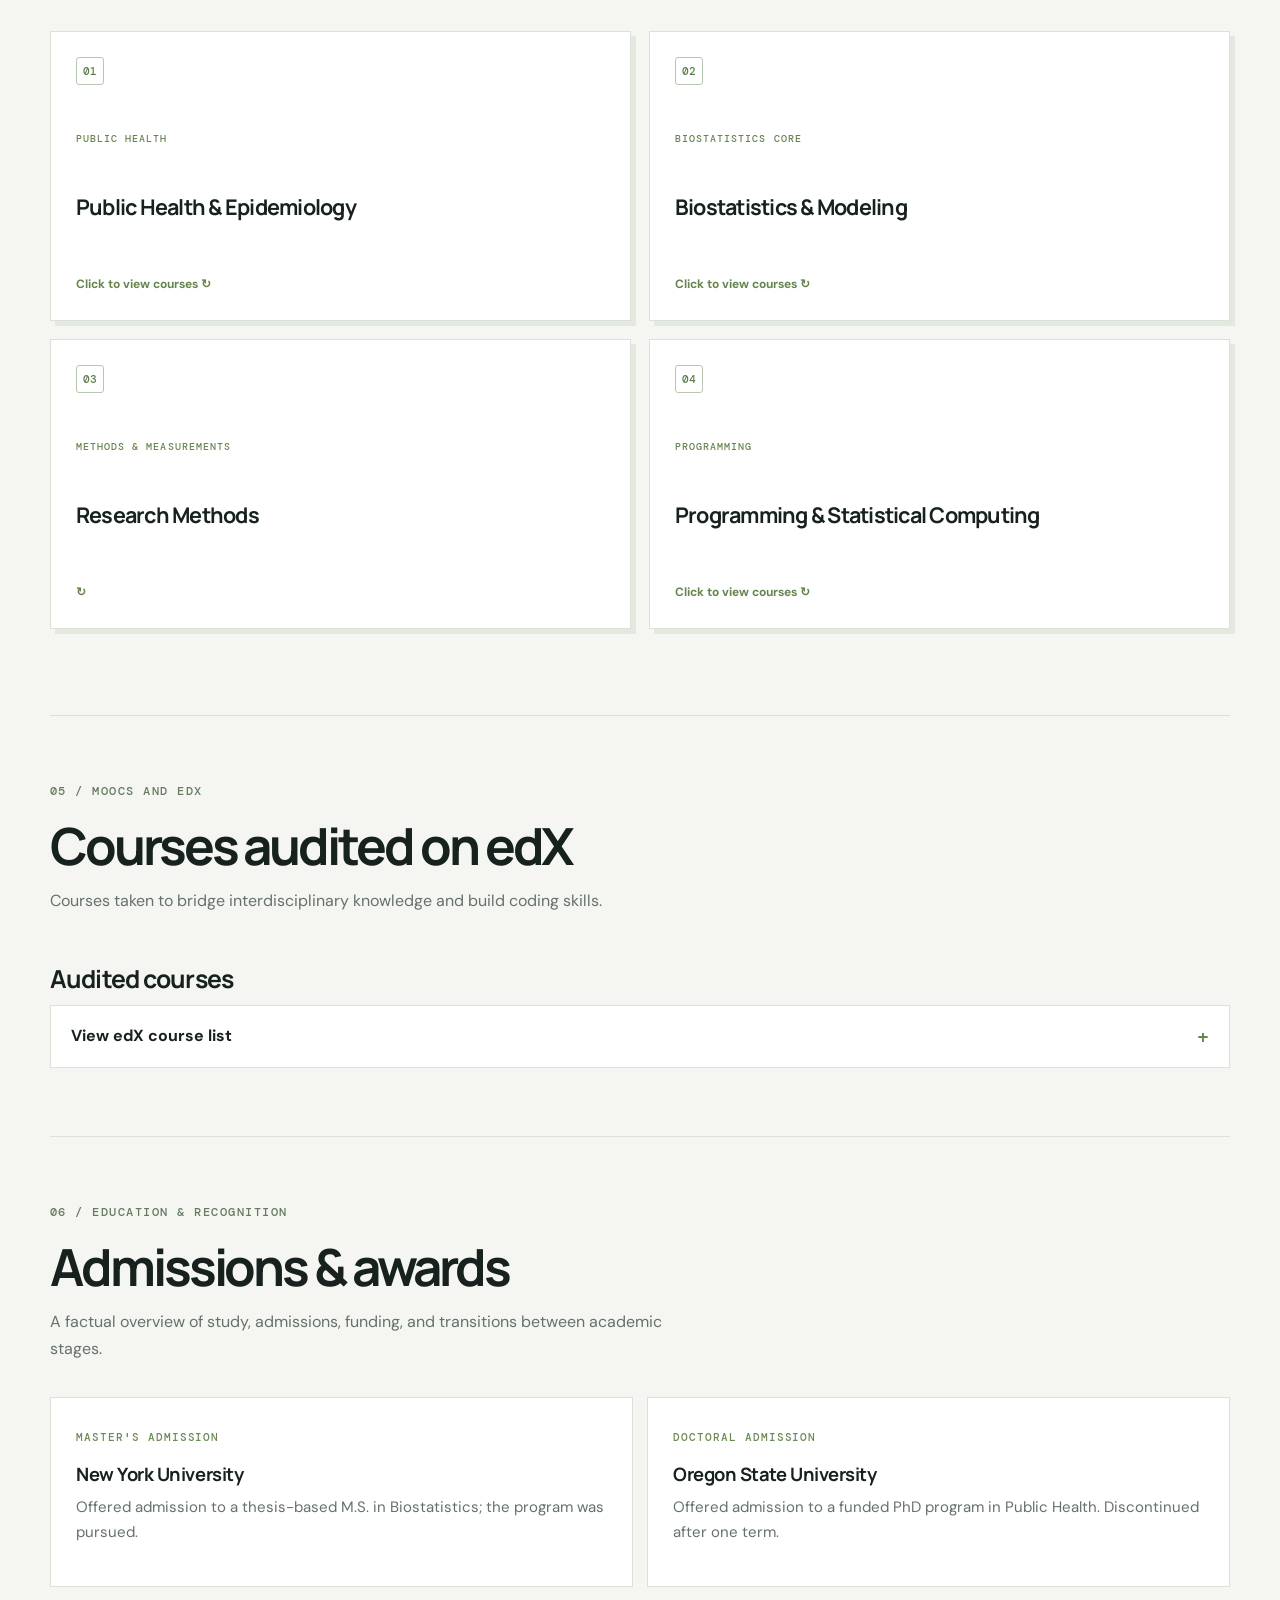
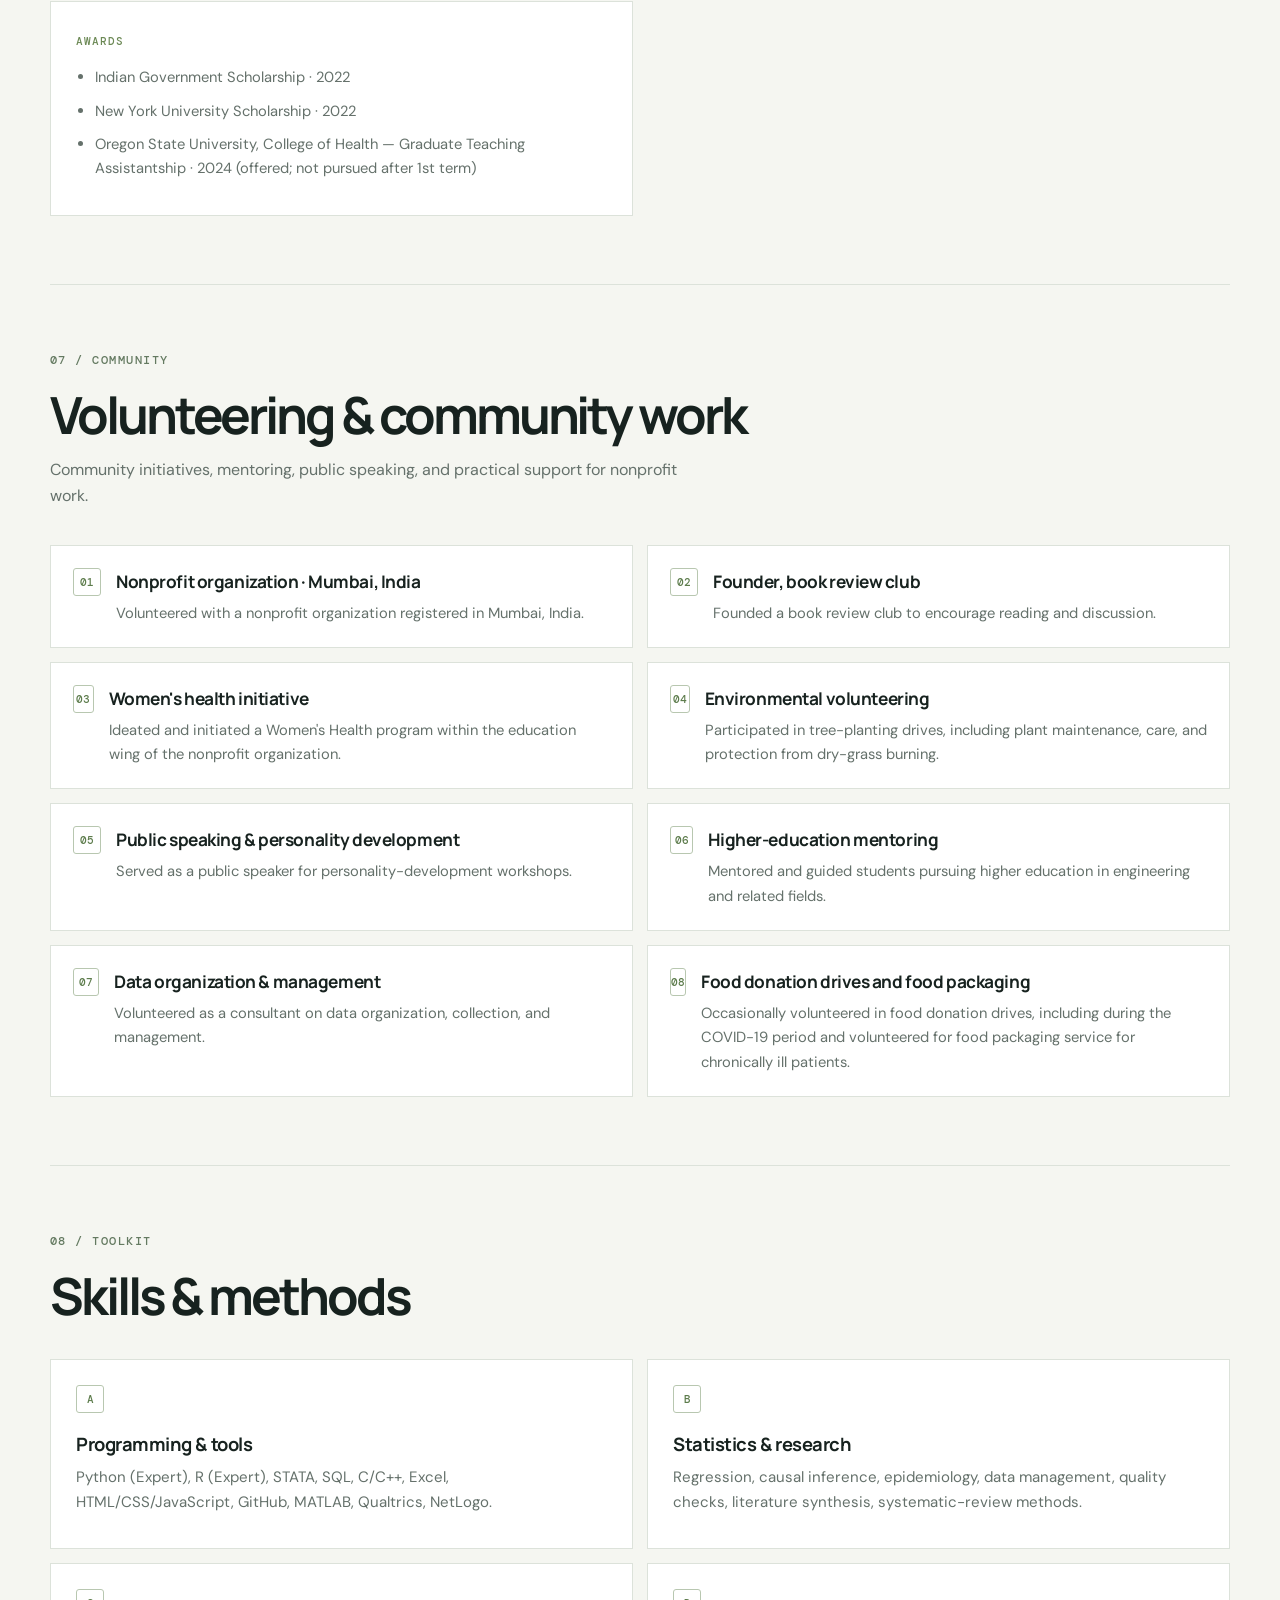
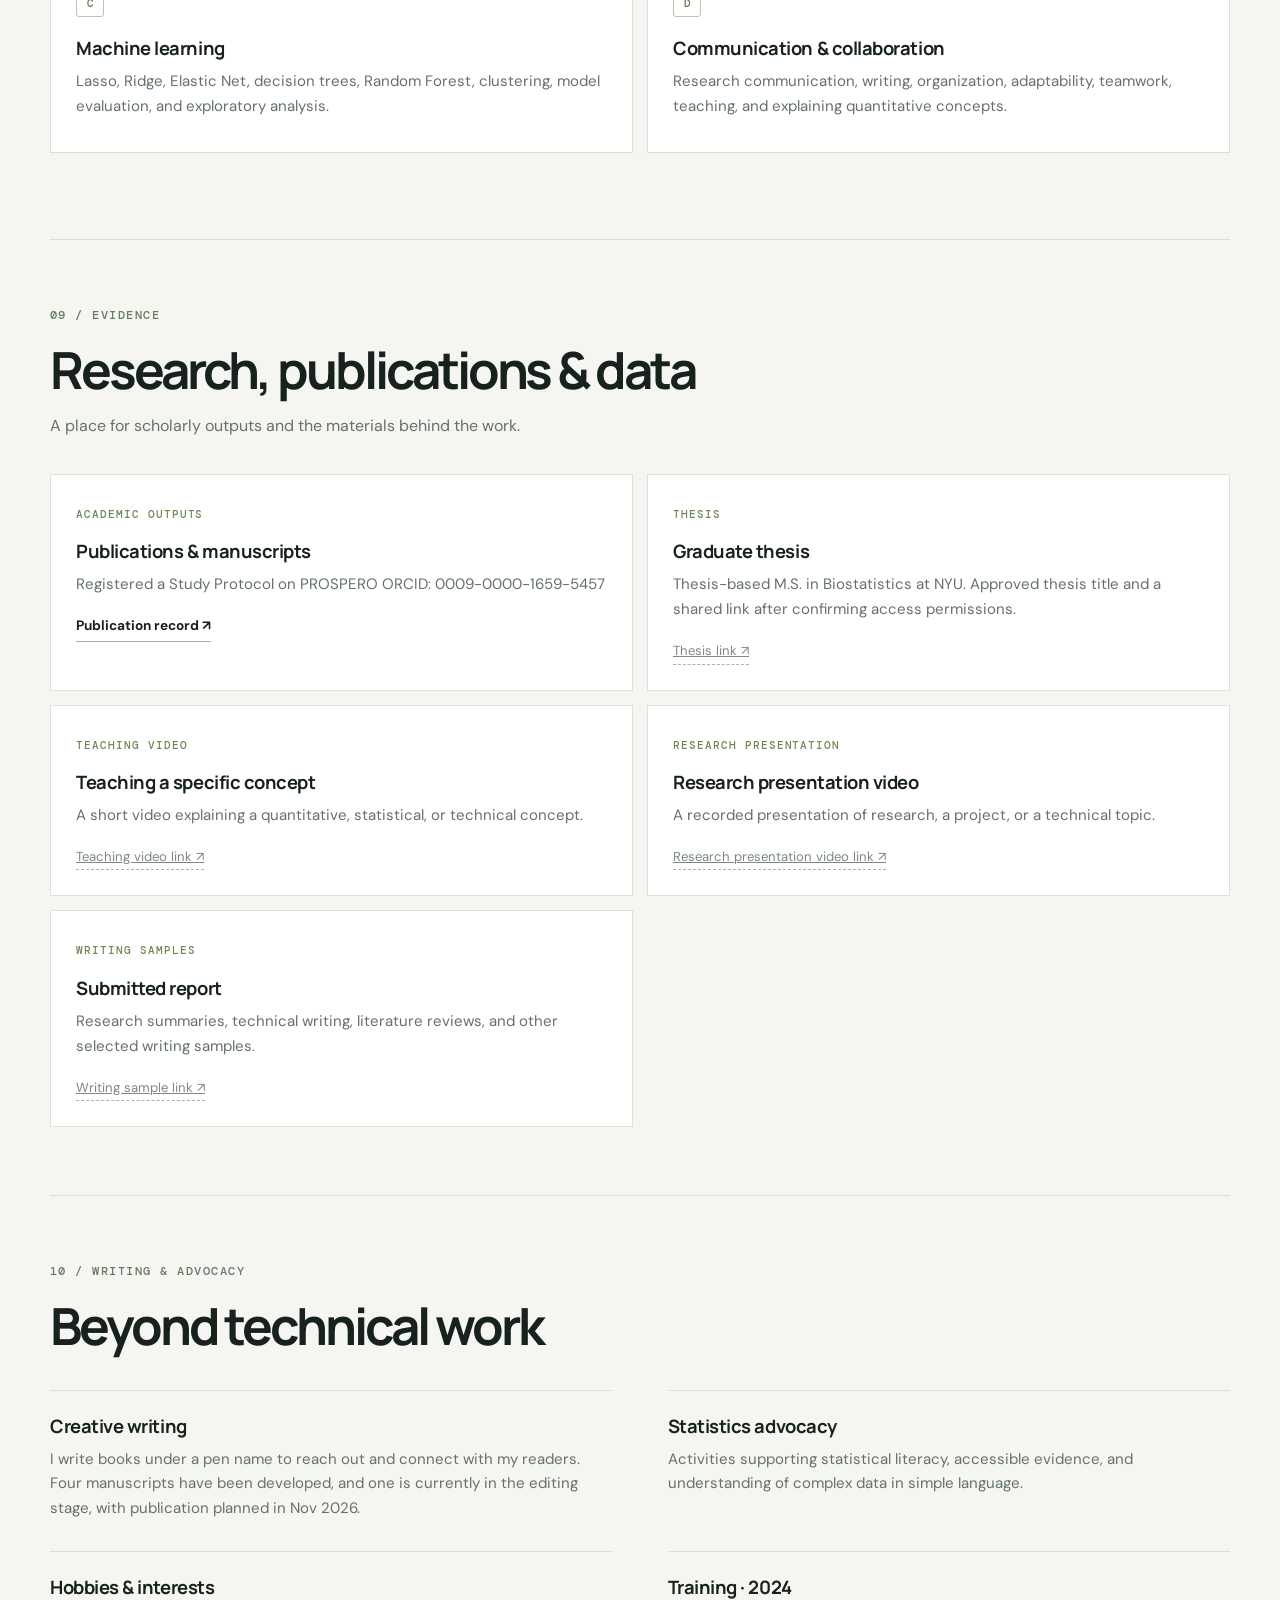
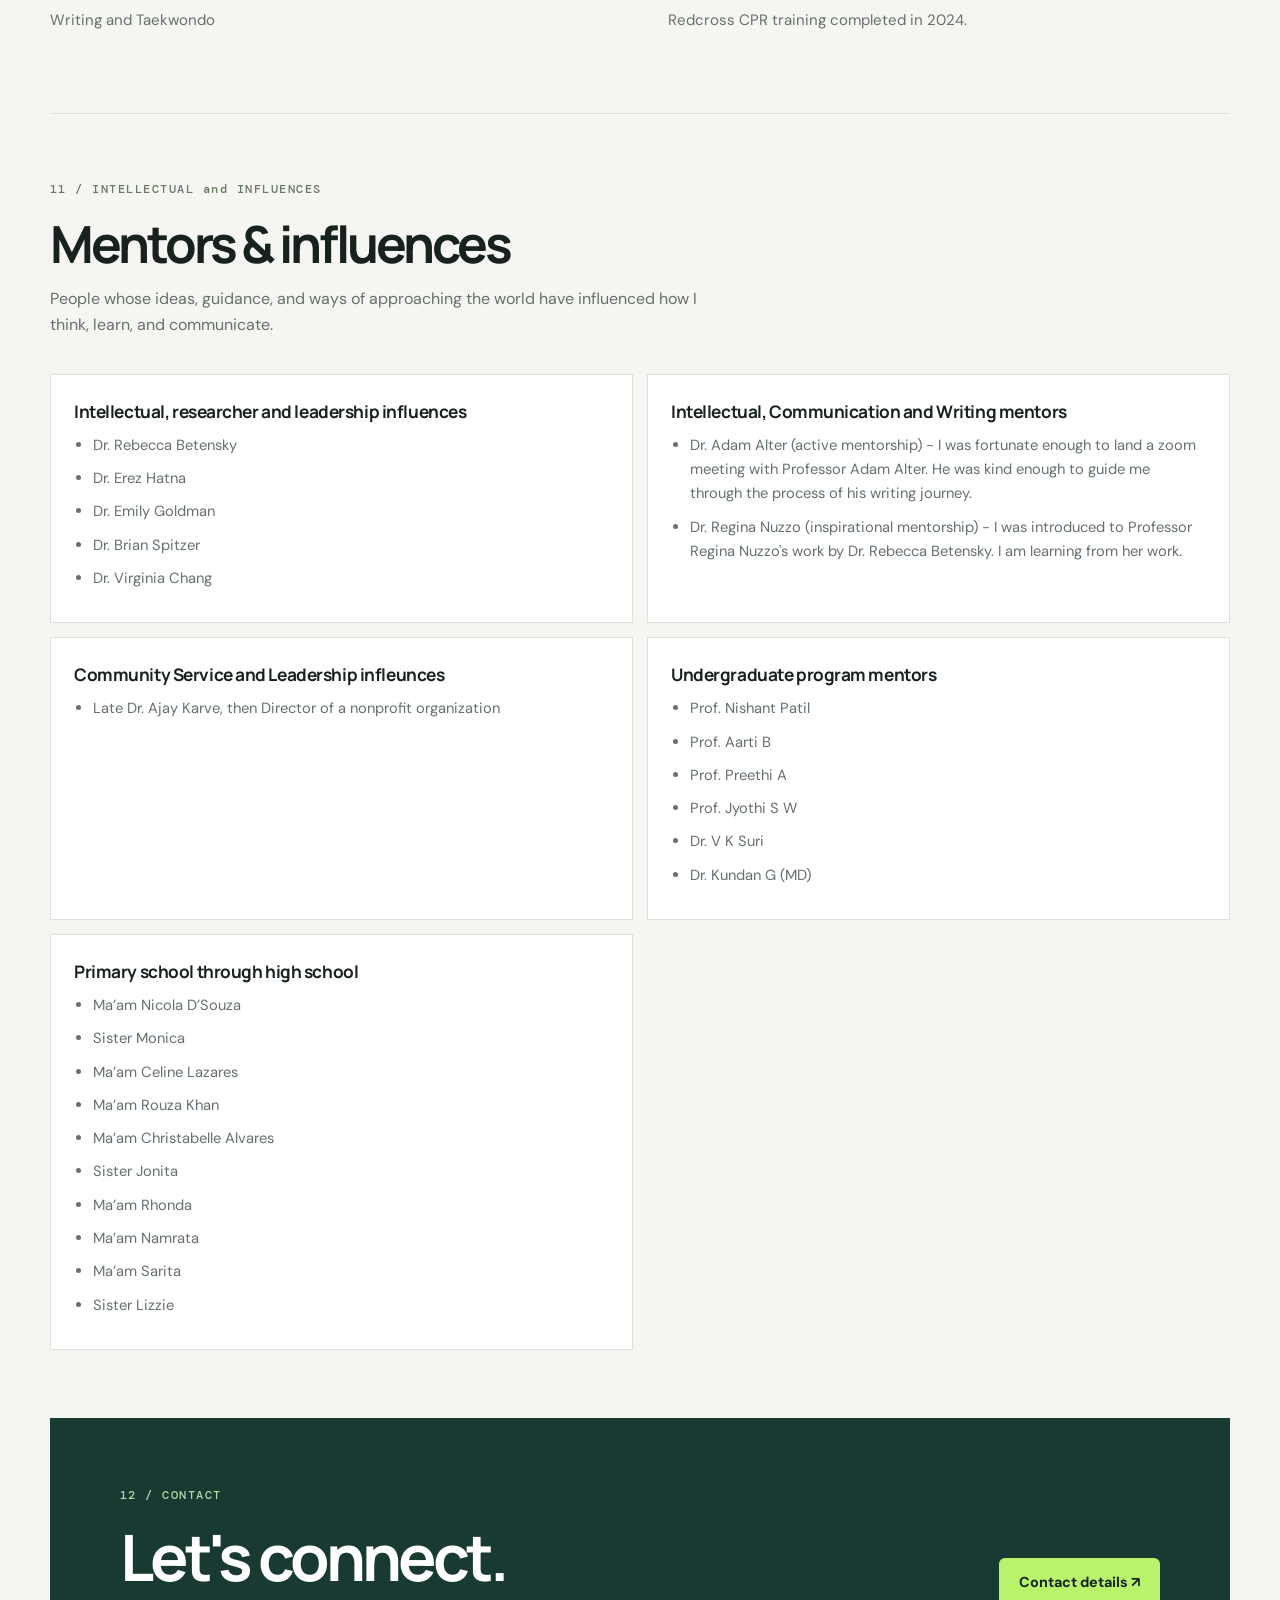
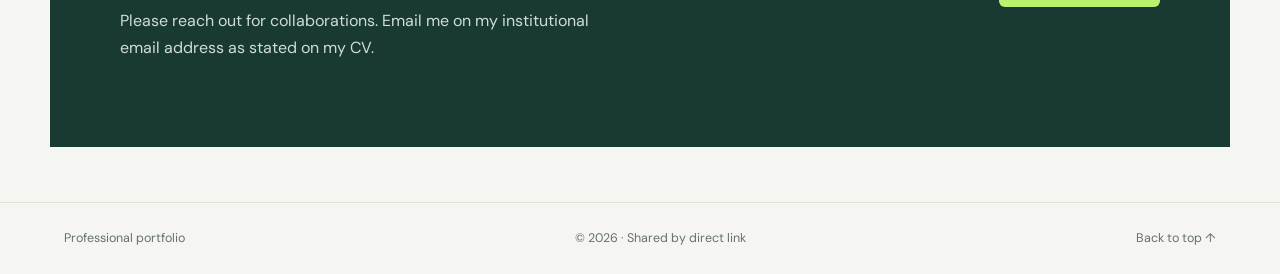
==== commit 9436f229: "Refine statistics advocacy description for clarity Updated the description of statistics advocacy to" ====
--- a/index.html
+++ b/index.html
@@ -239,7 +239,7 @@
     <div class="section-heading"><p class="eyebrow">10 / WRITING & ADVOCACY</p><h2 data-i18n="writingHeading">Beyond technical work</h2></div>
     <div class="writing-grid">
       <div><h3>Creative writing</h3><p>I write books under a pen name to reach out and connect with my readers. Four manuscripts have been developed, and one is currently in the editing stage, with publication planned in Nov 2026.</p></div>
-      <div><h3>Statistics advocacy</h3><p>Activities supporting statistical literacy, accessible evidence, and public understanding of data.</p></div>
+      <div><h3>Statistics advocacy</h3><p>Activities supporting statistical literacy, accessible evidence, and understanding of complex data in simple language.</p></div>
       <div><h3>Hobbies & interests</h3><p>Writing and Taekwondo</p></div>
       <div><h3>Training · 2024</h3><p>Redcross CPR training completed in 2024.</p></div>
     </div>
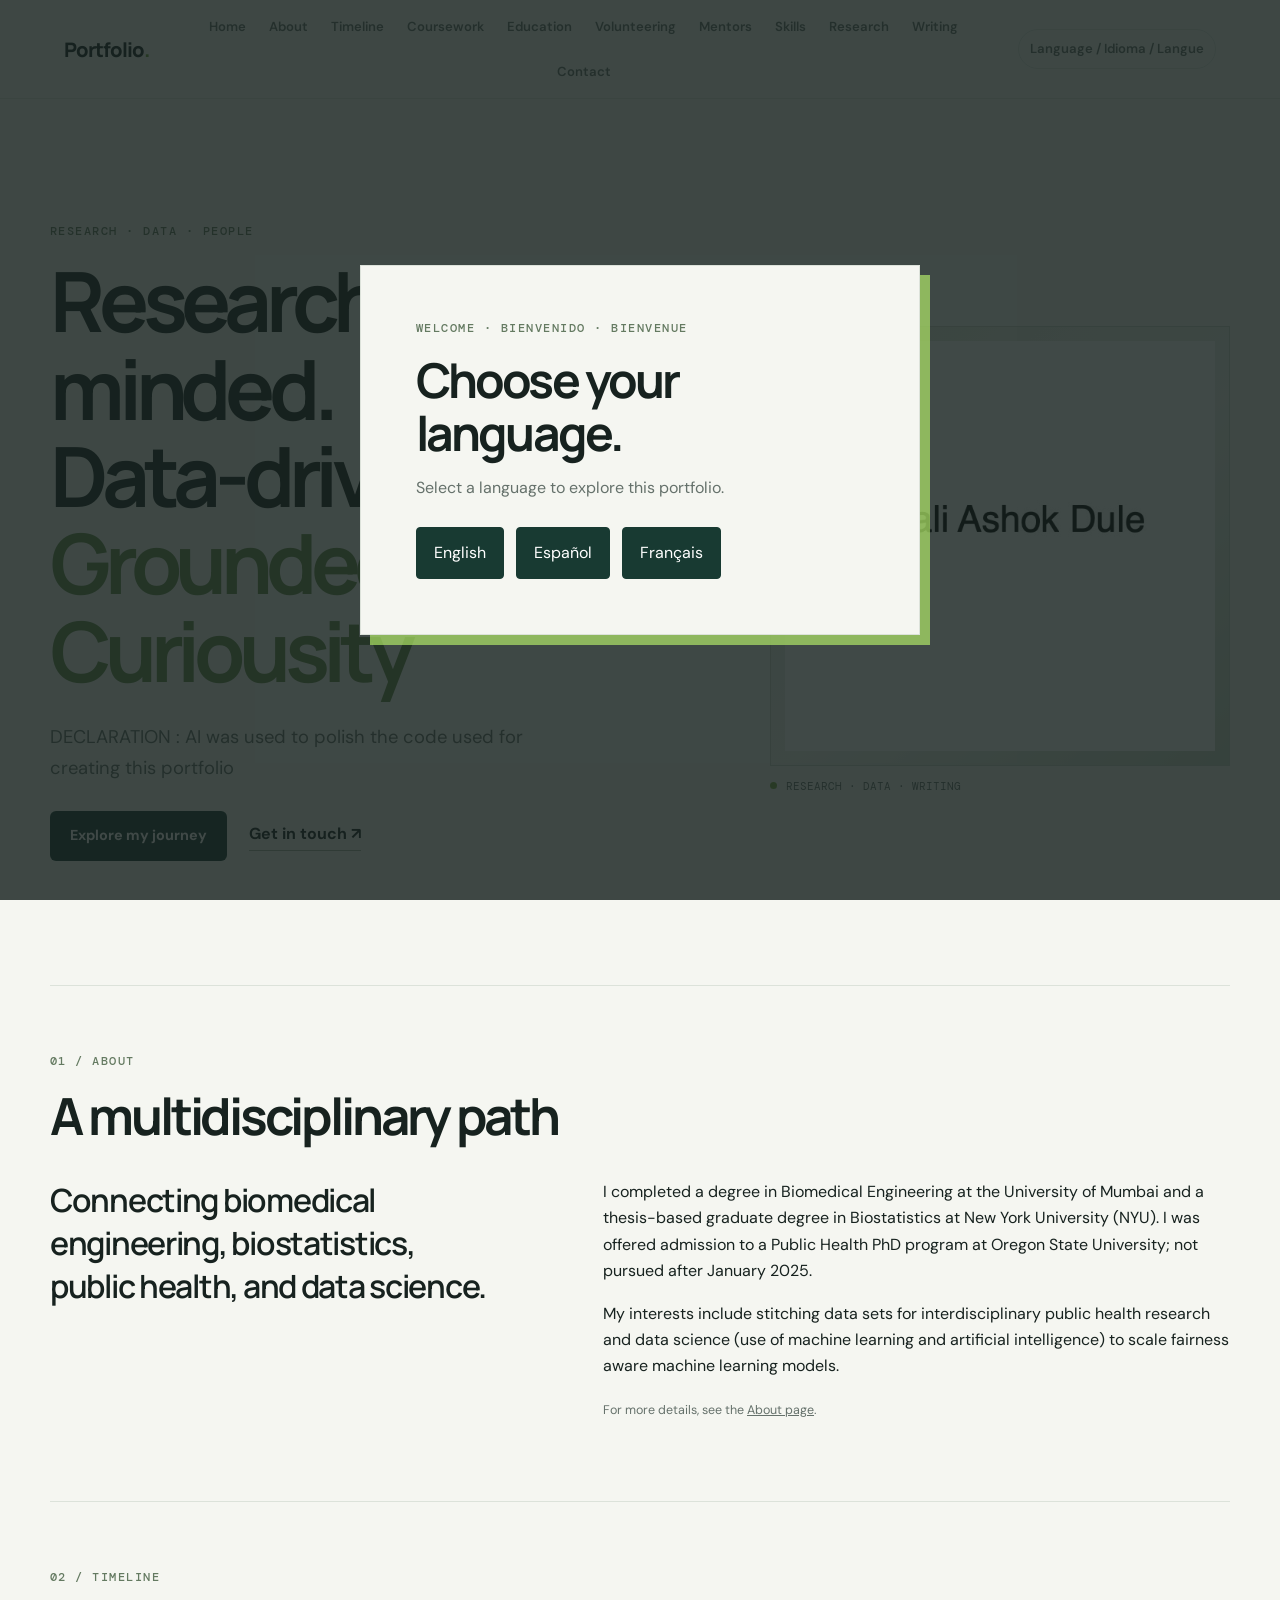
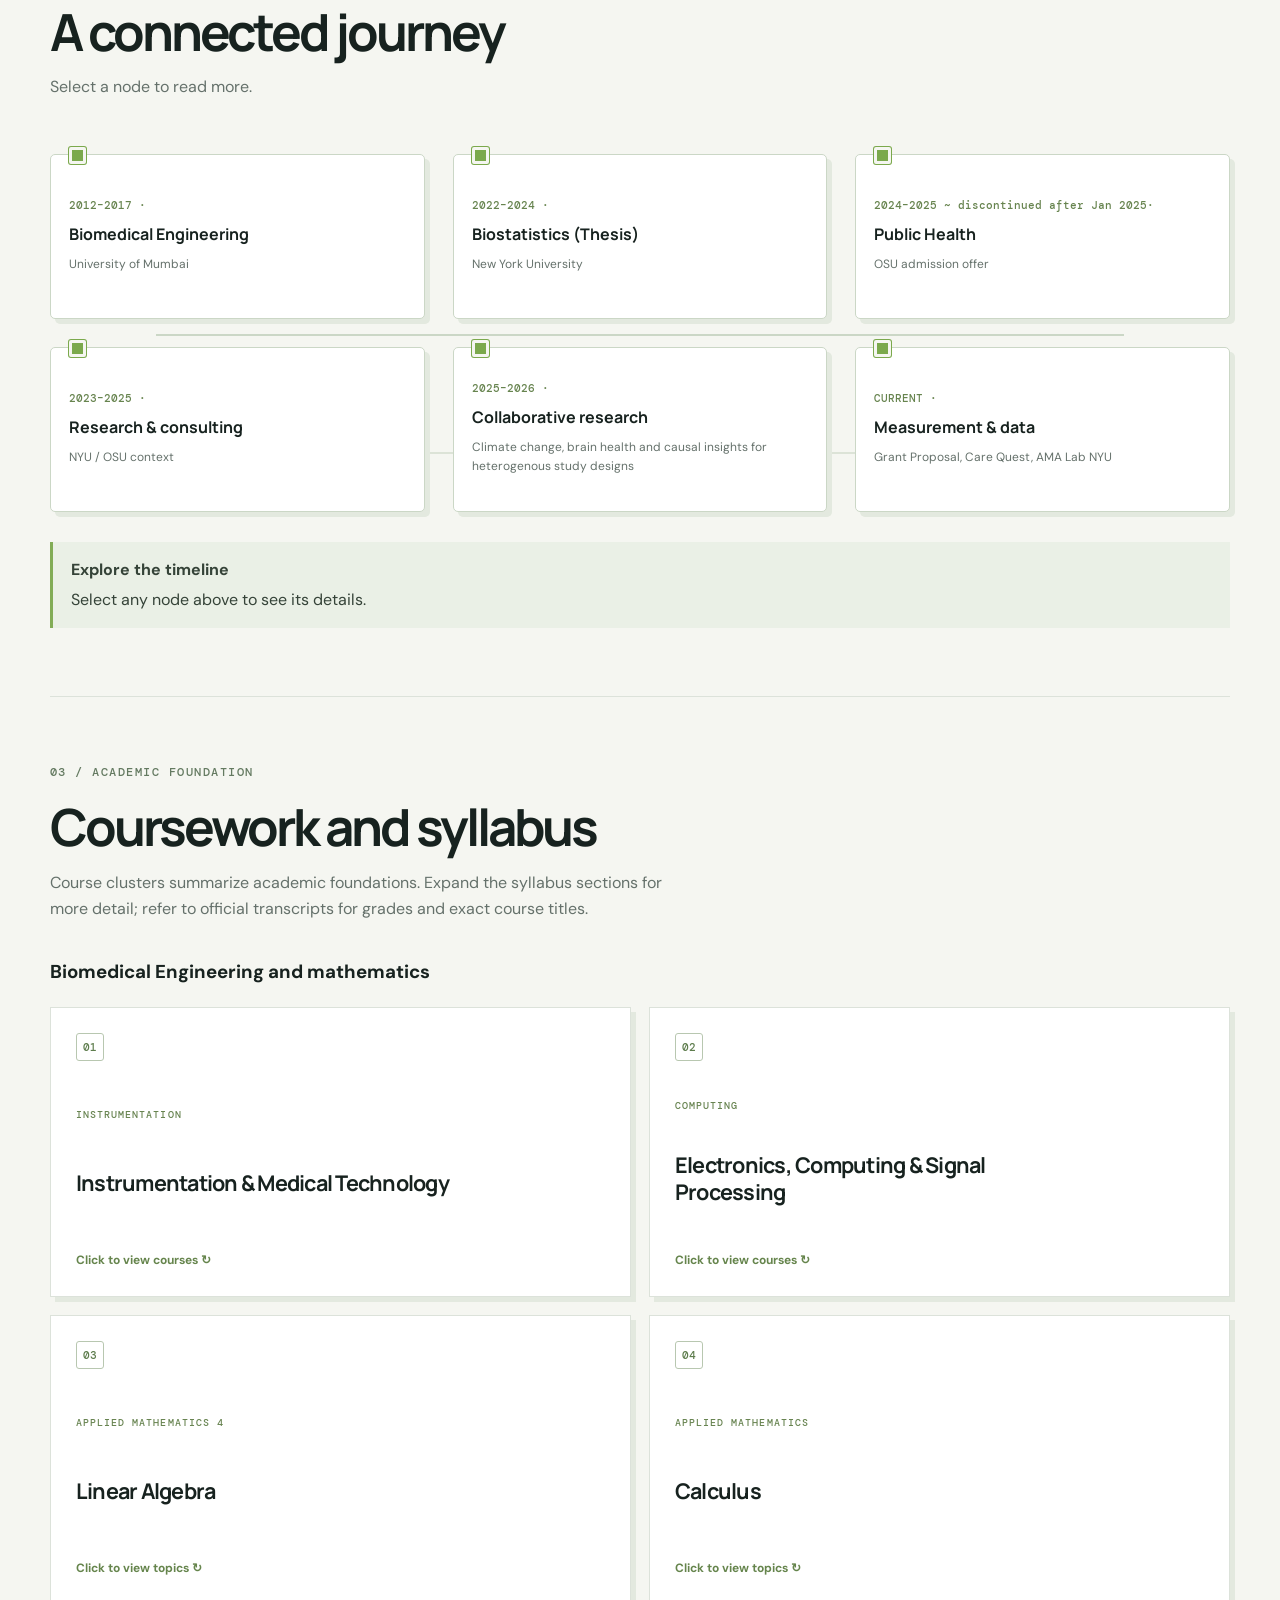
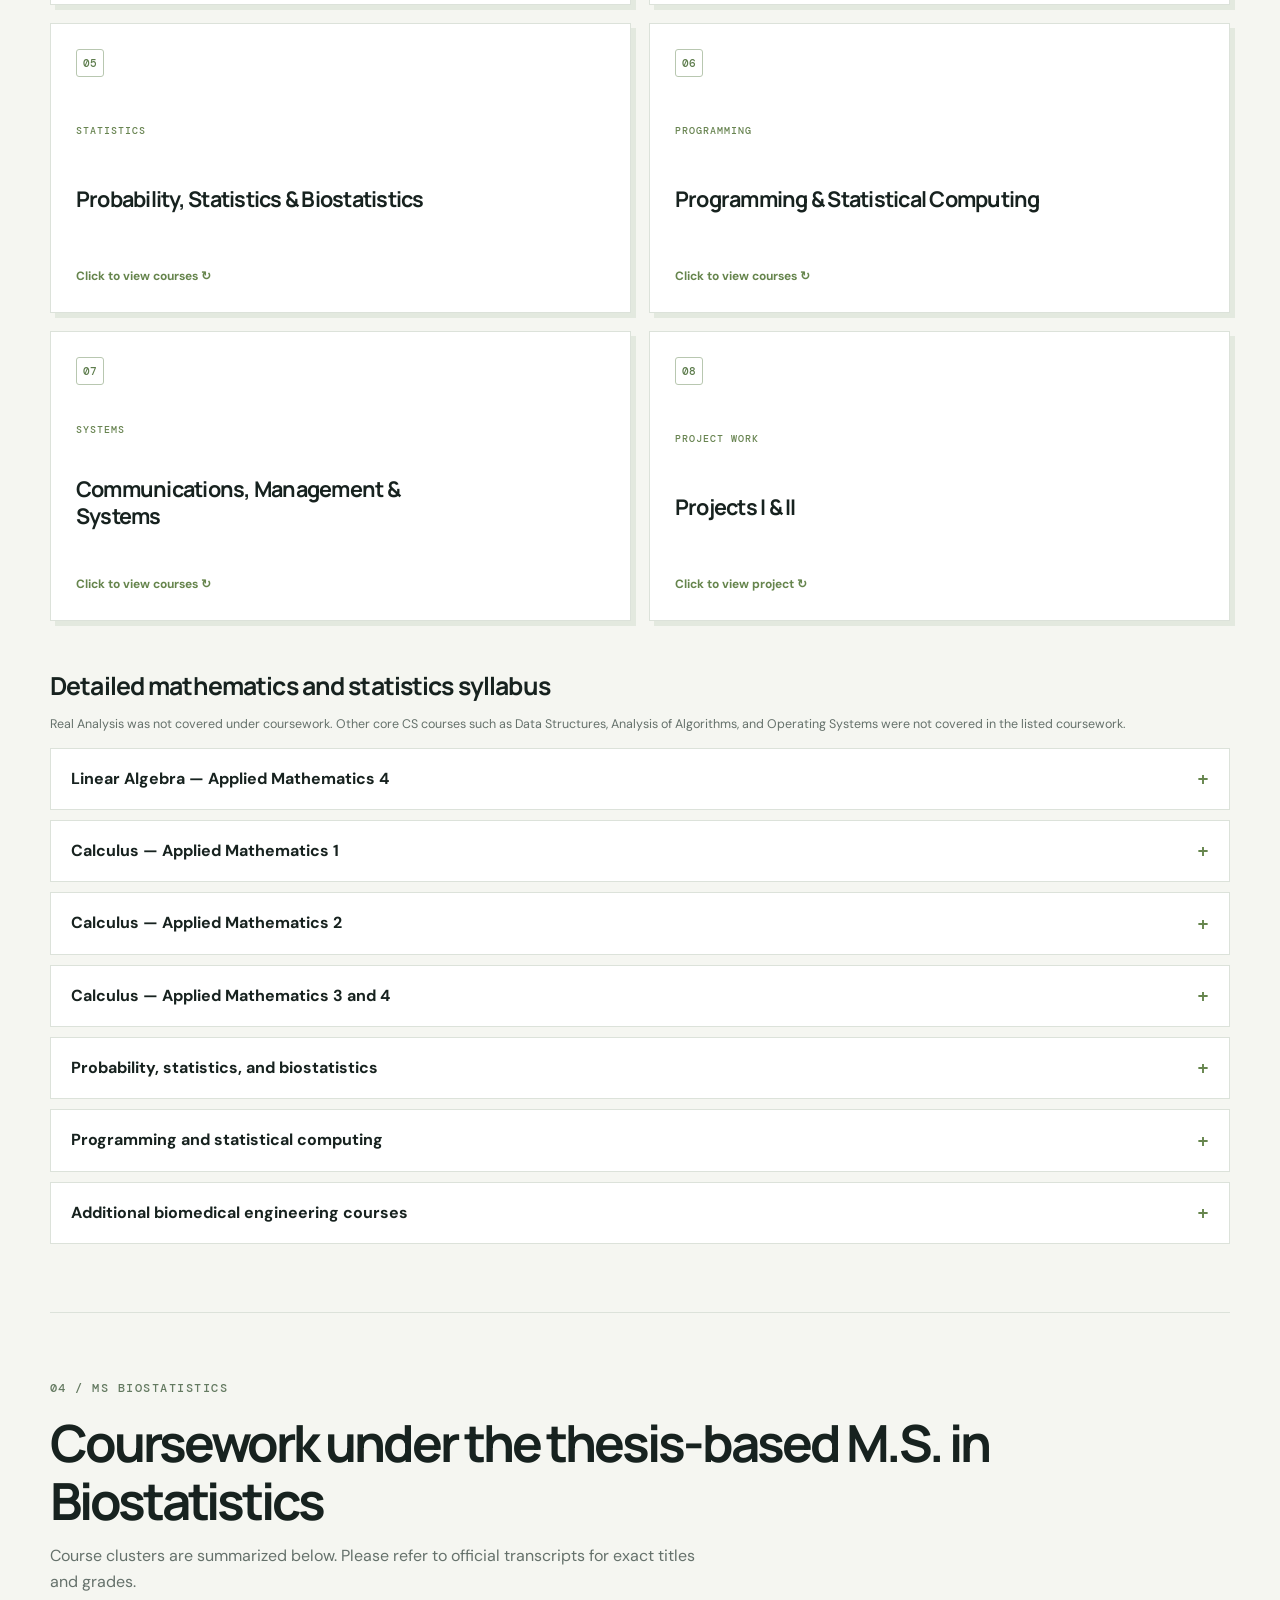
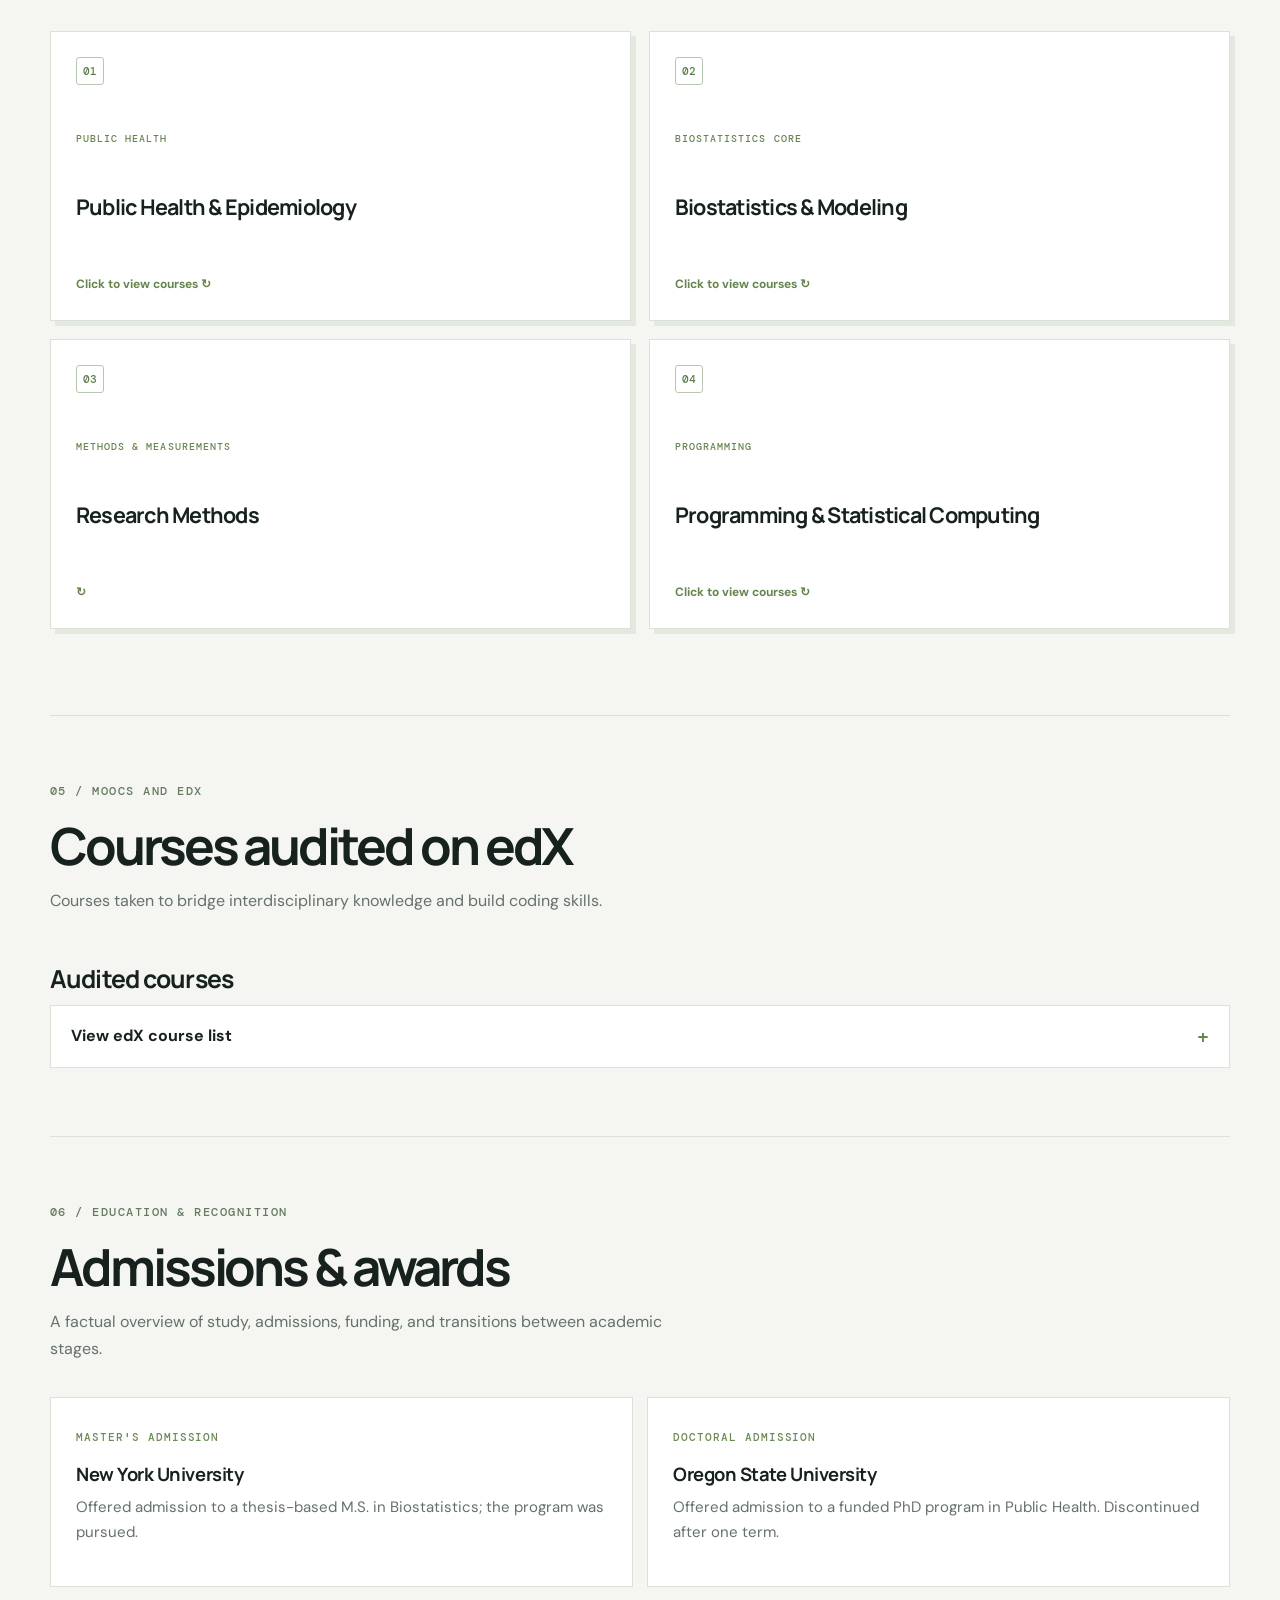
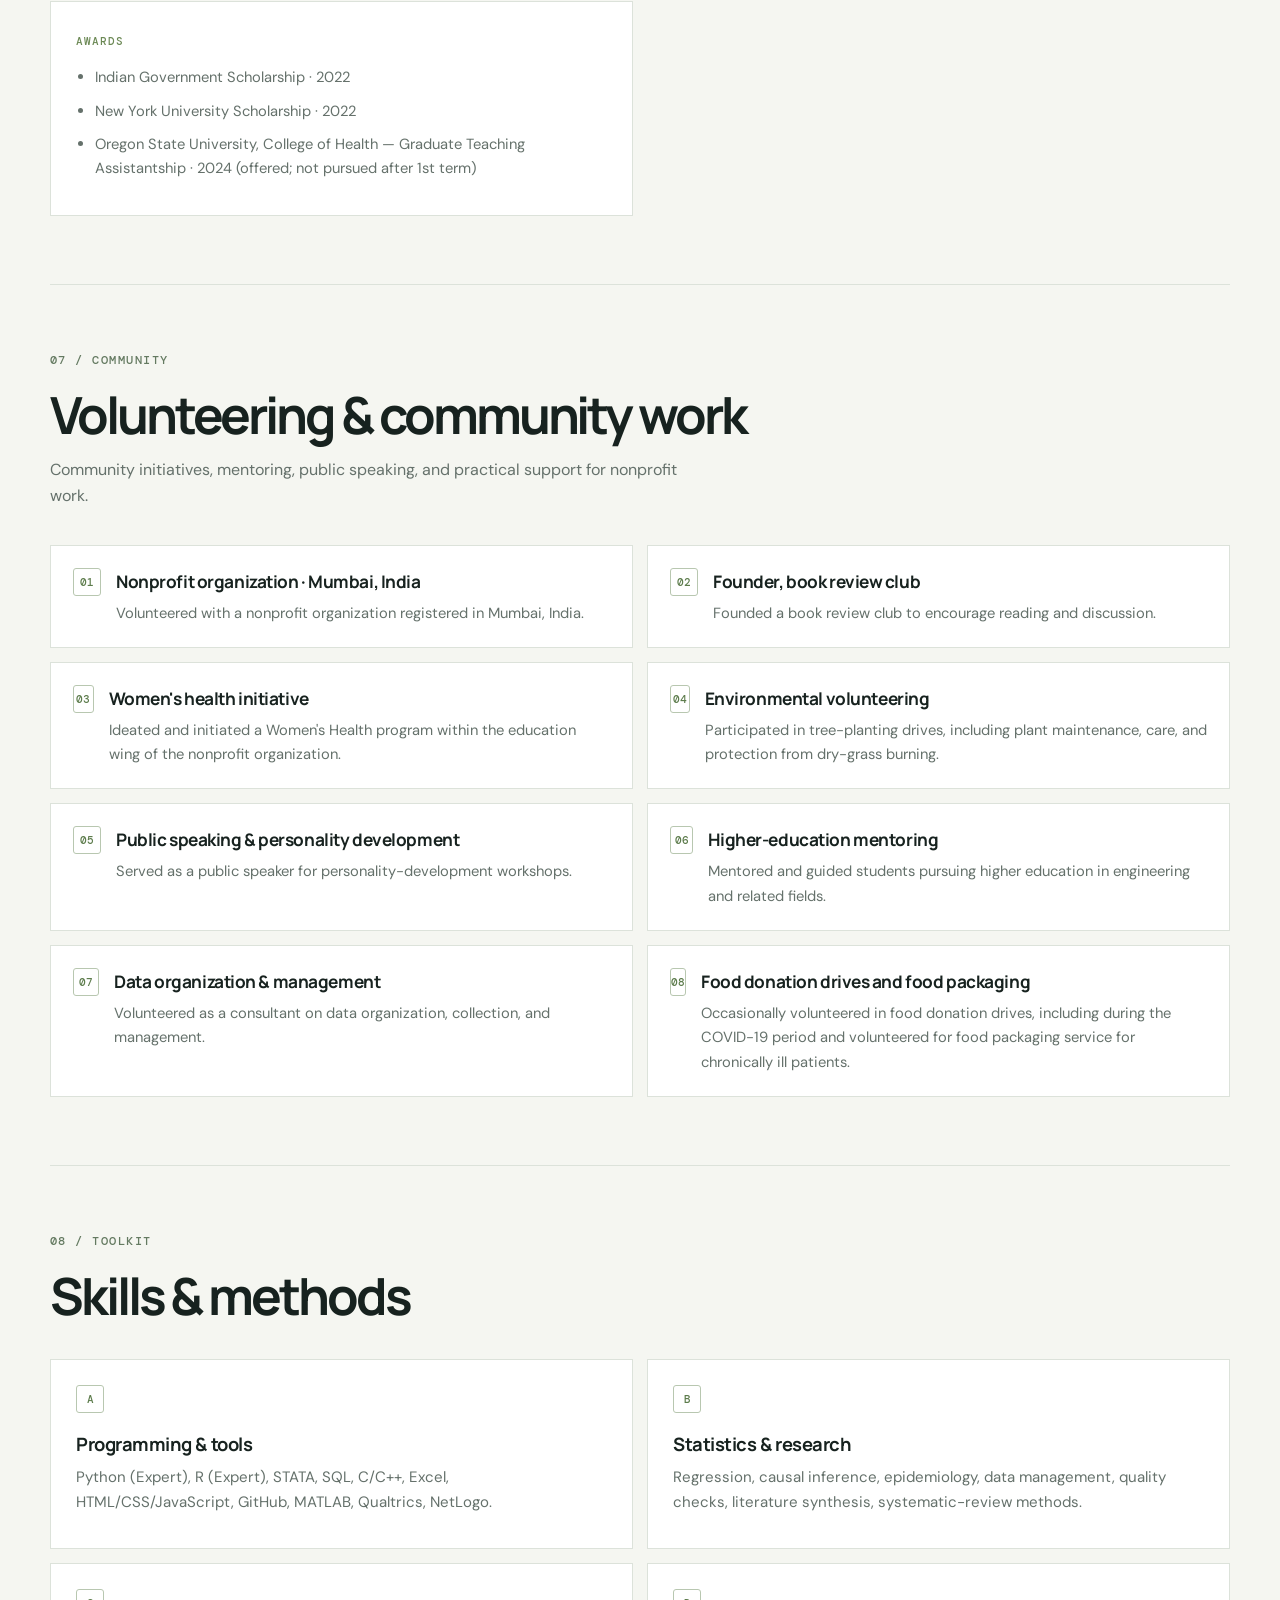
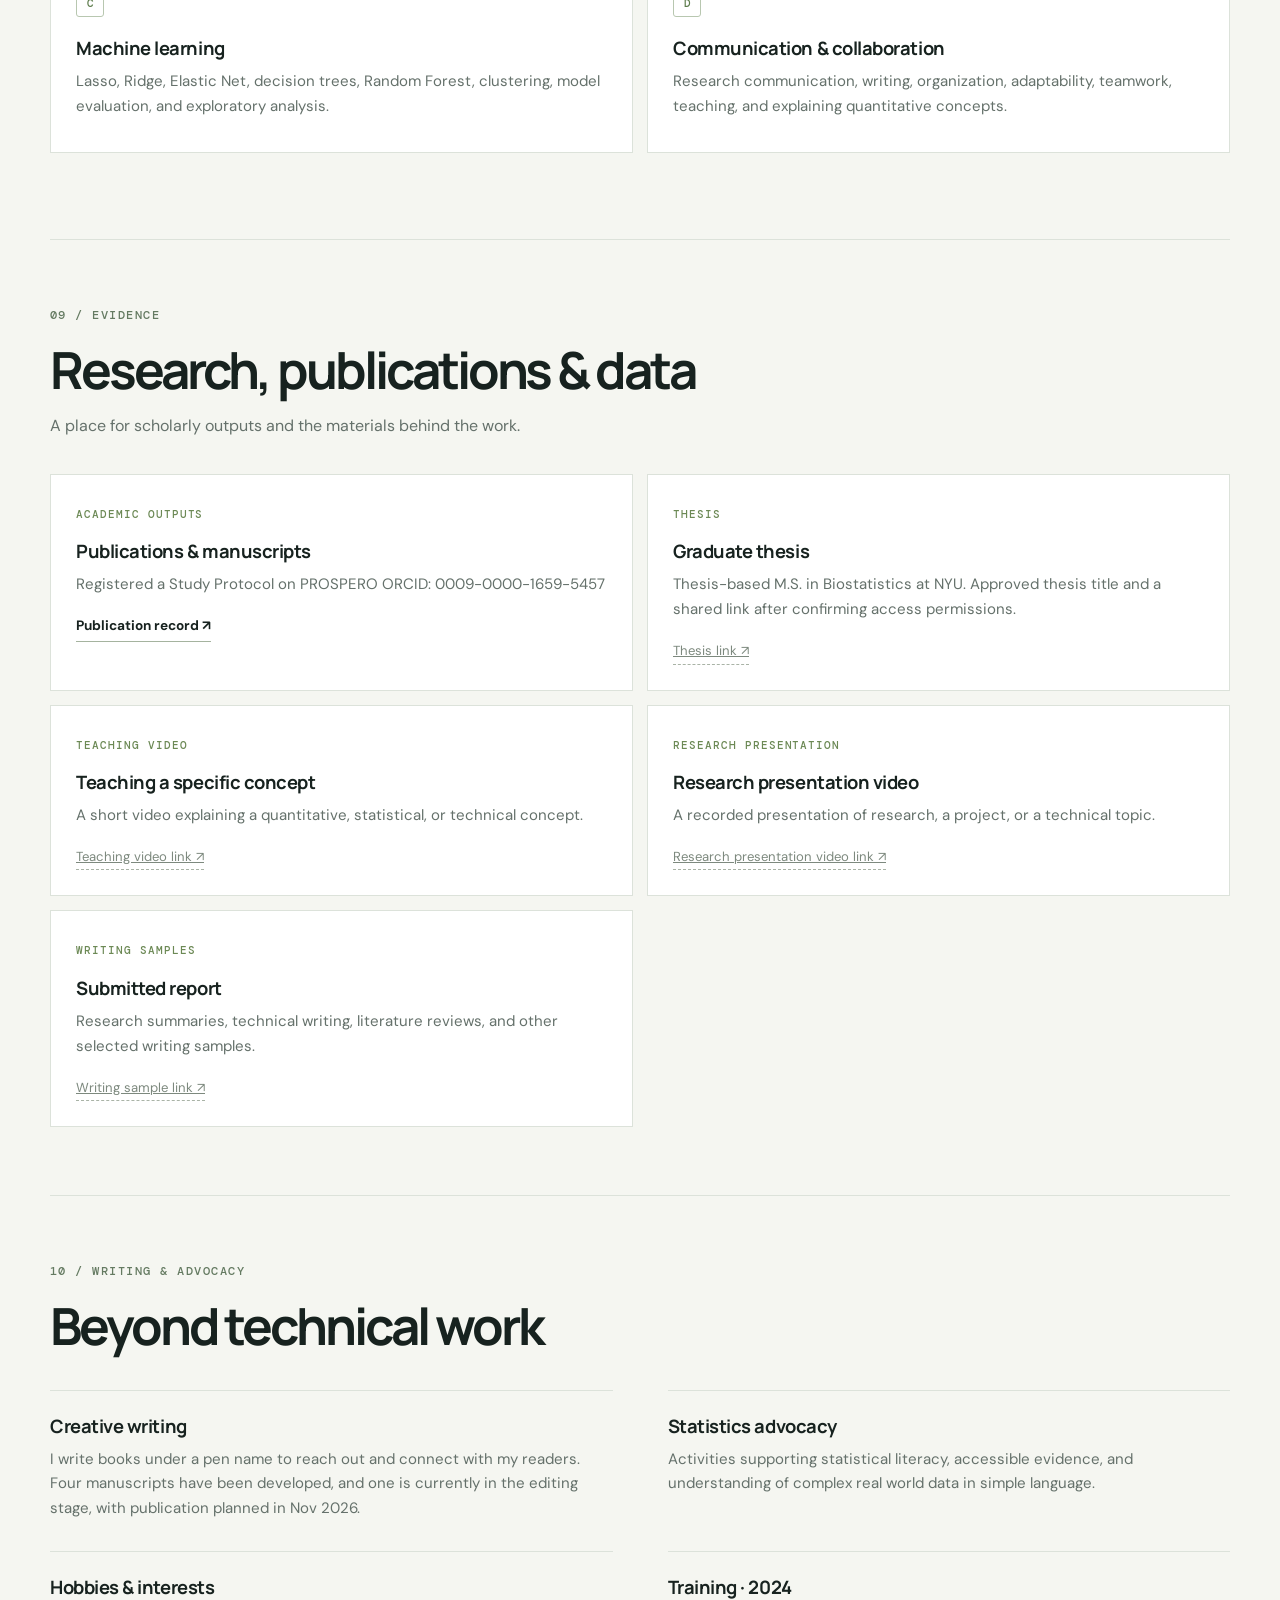
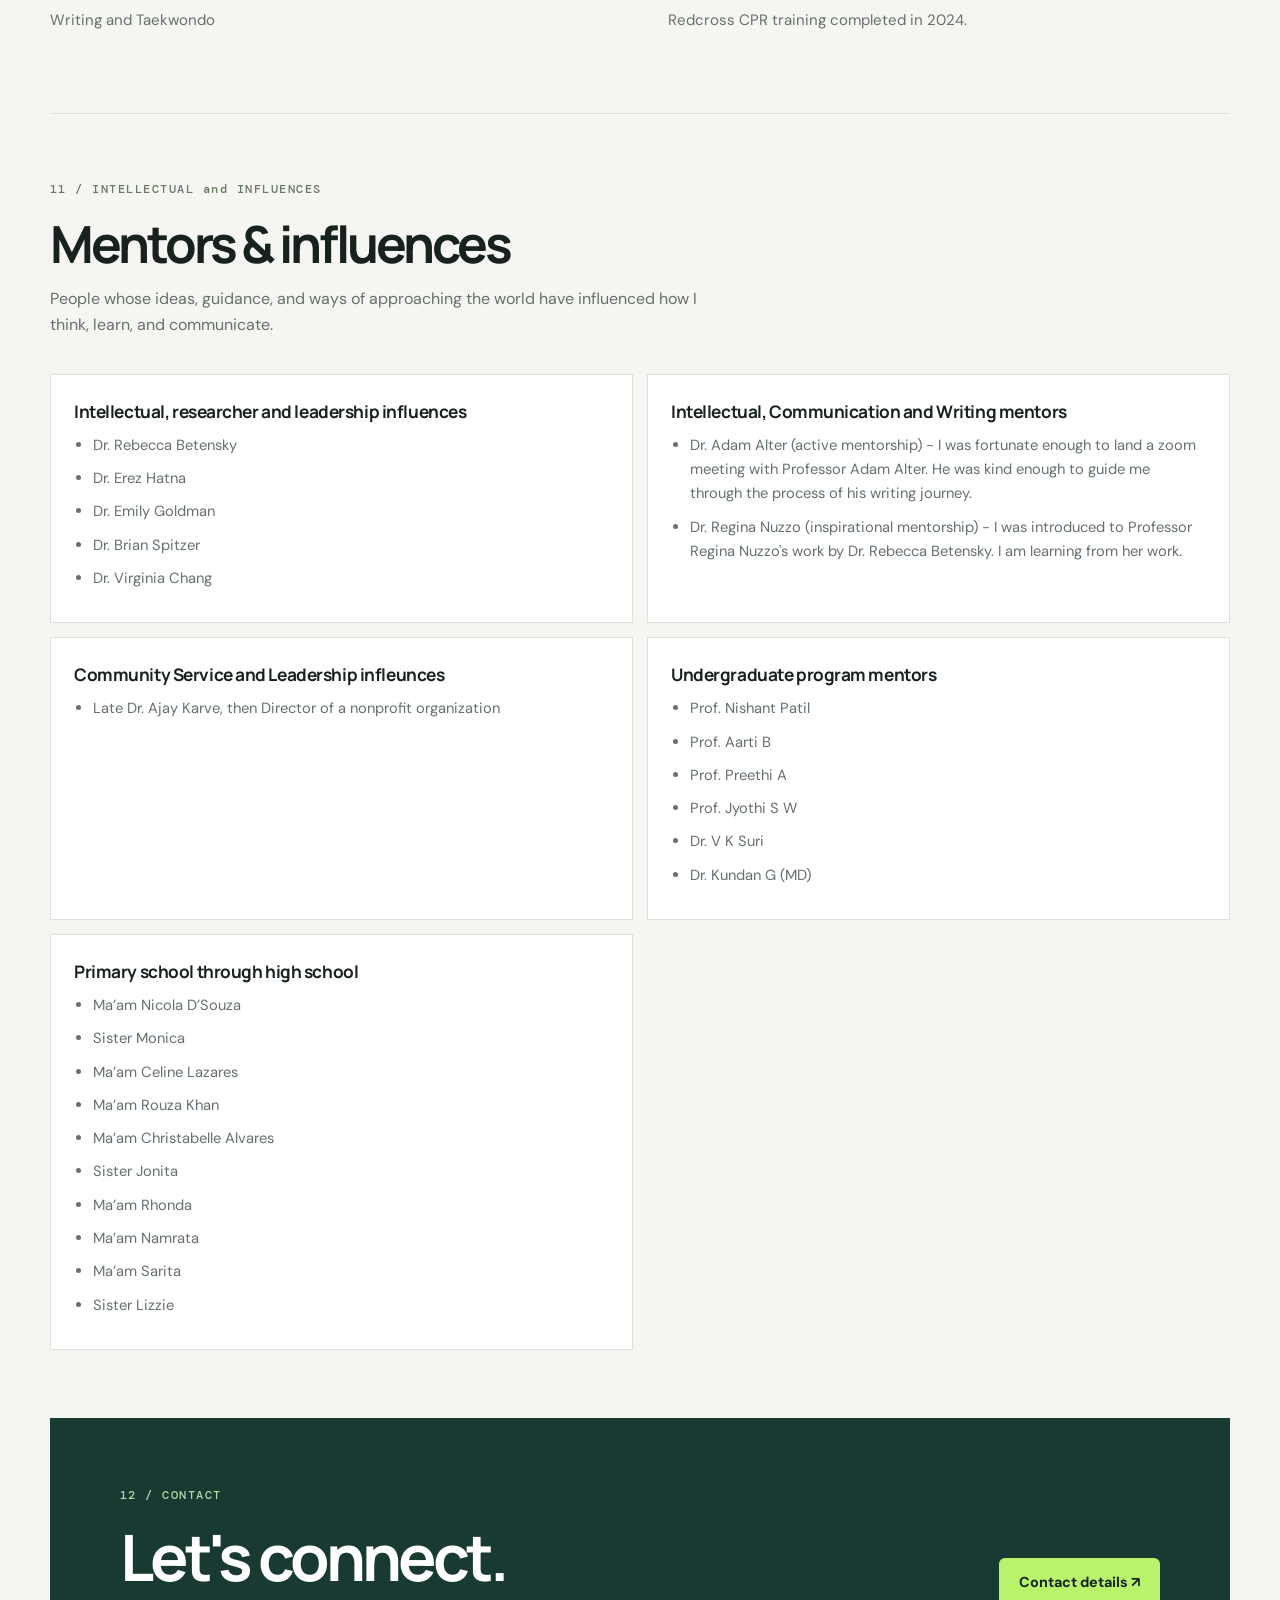
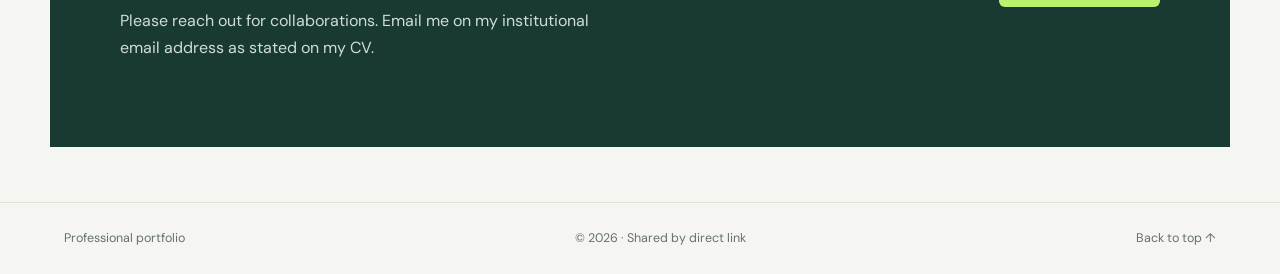
==== commit c135d184: "Enhance statistics advocacy description Updated description of statistics advocacy to include 'compl" ====
--- a/index.html
+++ b/index.html
@@ -239,7 +239,7 @@
     <div class="section-heading"><p class="eyebrow">10 / WRITING & ADVOCACY</p><h2 data-i18n="writingHeading">Beyond technical work</h2></div>
     <div class="writing-grid">
       <div><h3>Creative writing</h3><p>I write books under a pen name to reach out and connect with my readers. Four manuscripts have been developed, and one is currently in the editing stage, with publication planned in Nov 2026.</p></div>
-      <div><h3>Statistics advocacy</h3><p>Activities supporting statistical literacy, accessible evidence, and understanding of complex data in simple language.</p></div>
+      <div><h3>Statistics advocacy</h3><p>Activities supporting statistical literacy, accessible evidence, and understanding of complex real world data in simple language.</p></div>
       <div><h3>Hobbies & interests</h3><p>Writing and Taekwondo</p></div>
       <div><h3>Training · 2024</h3><p>Redcross CPR training completed in 2024.</p></div>
     </div>
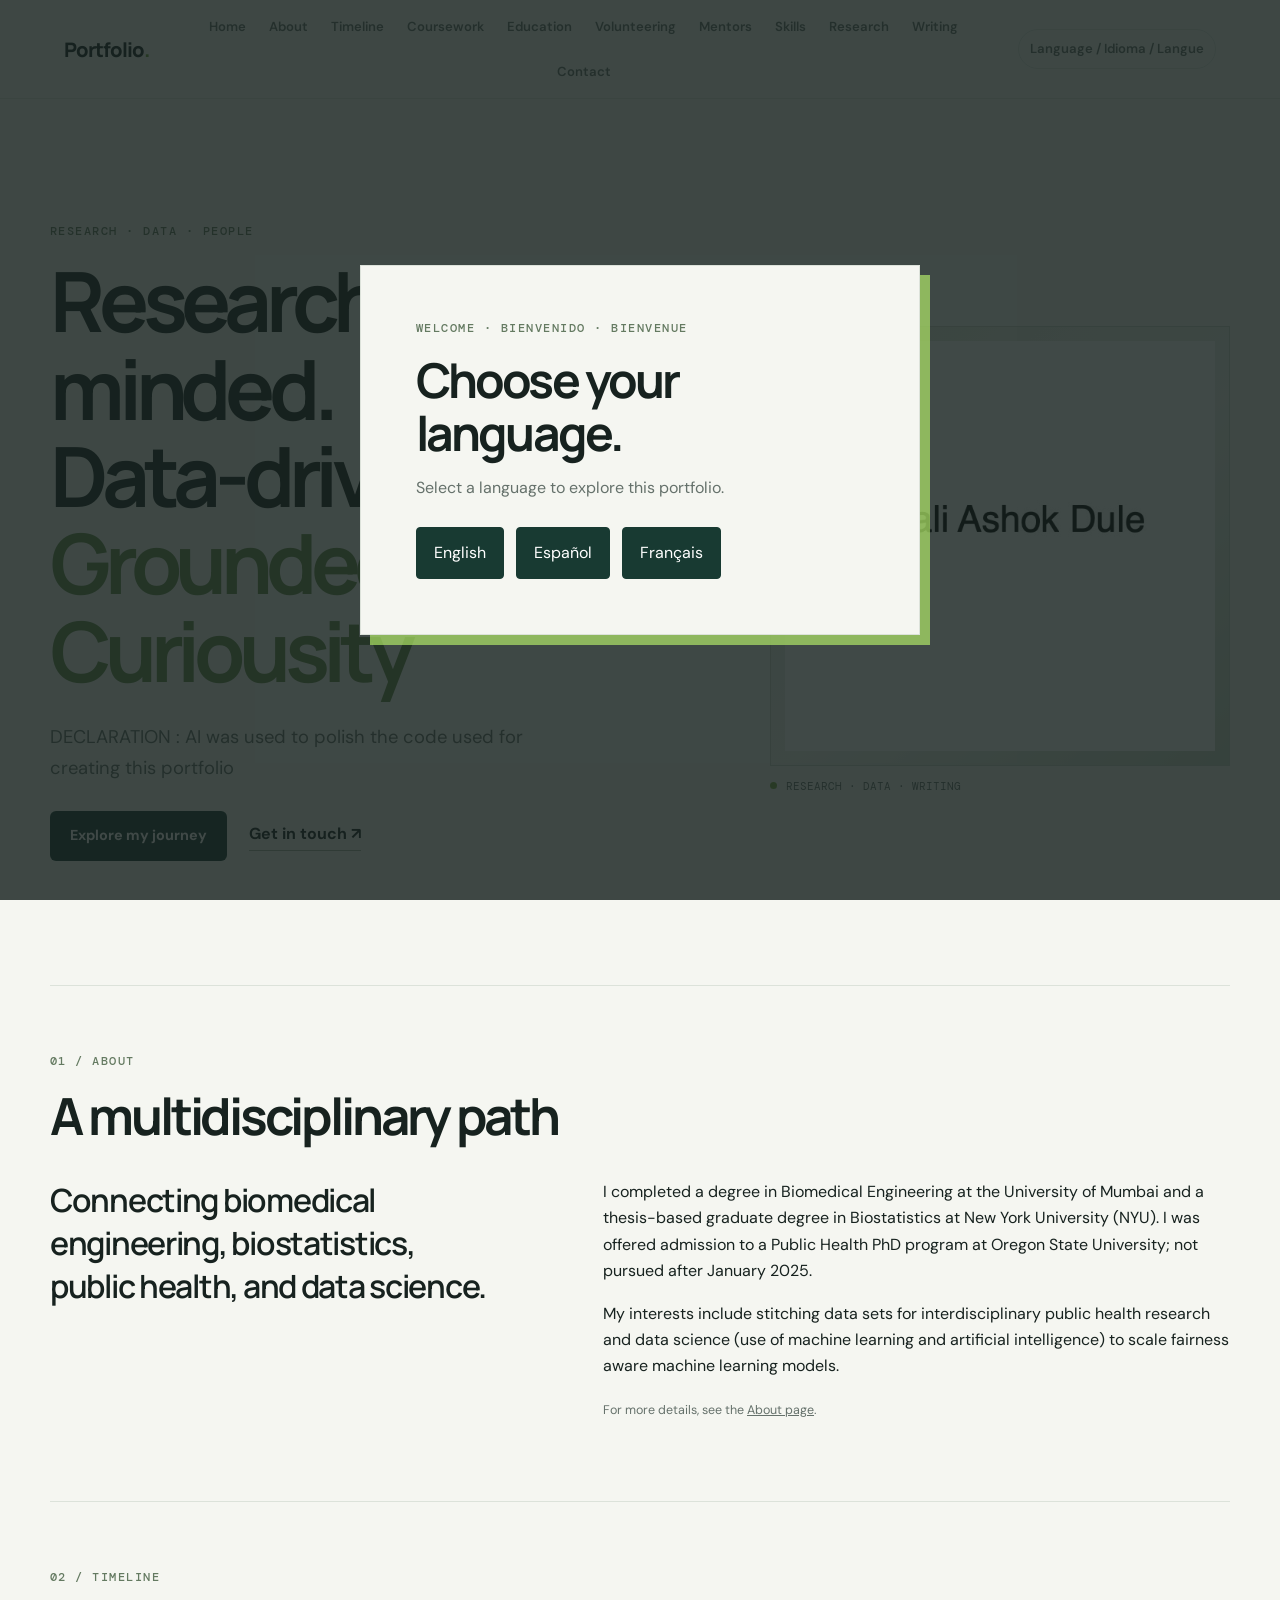
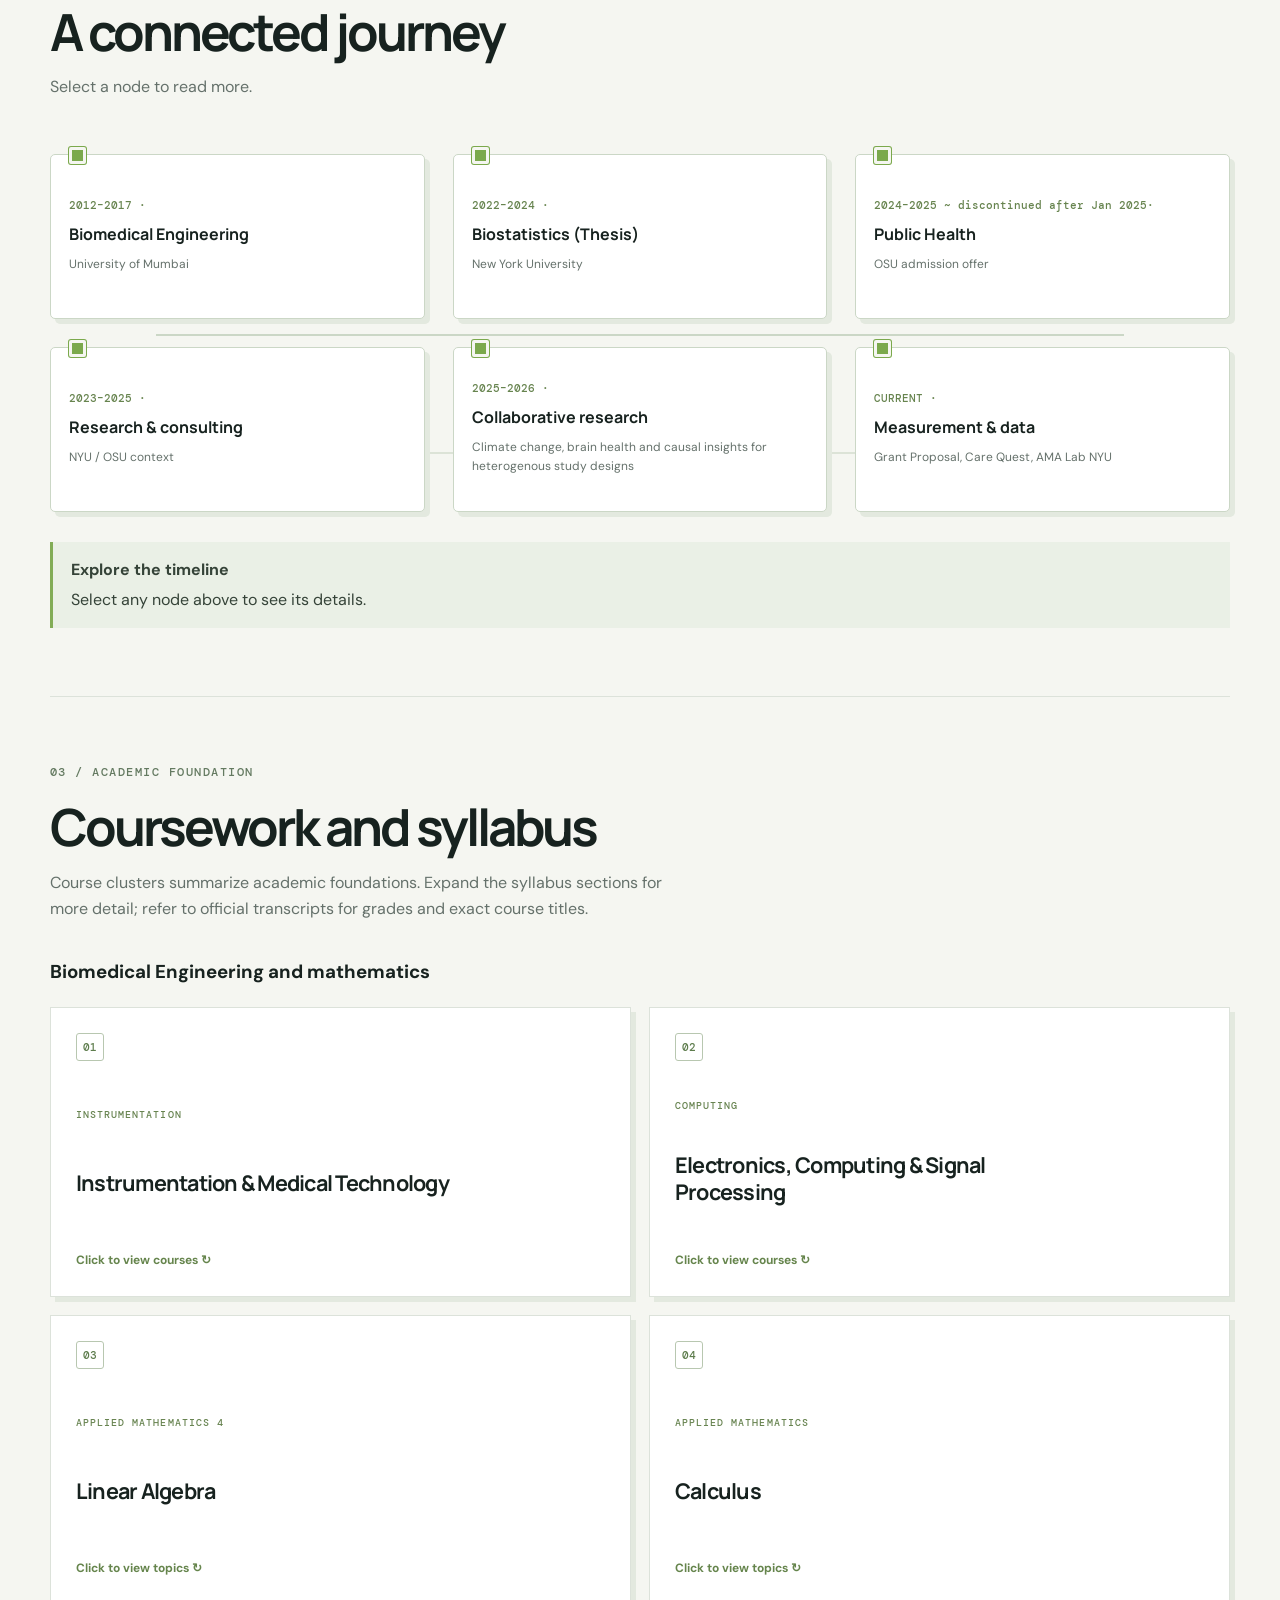
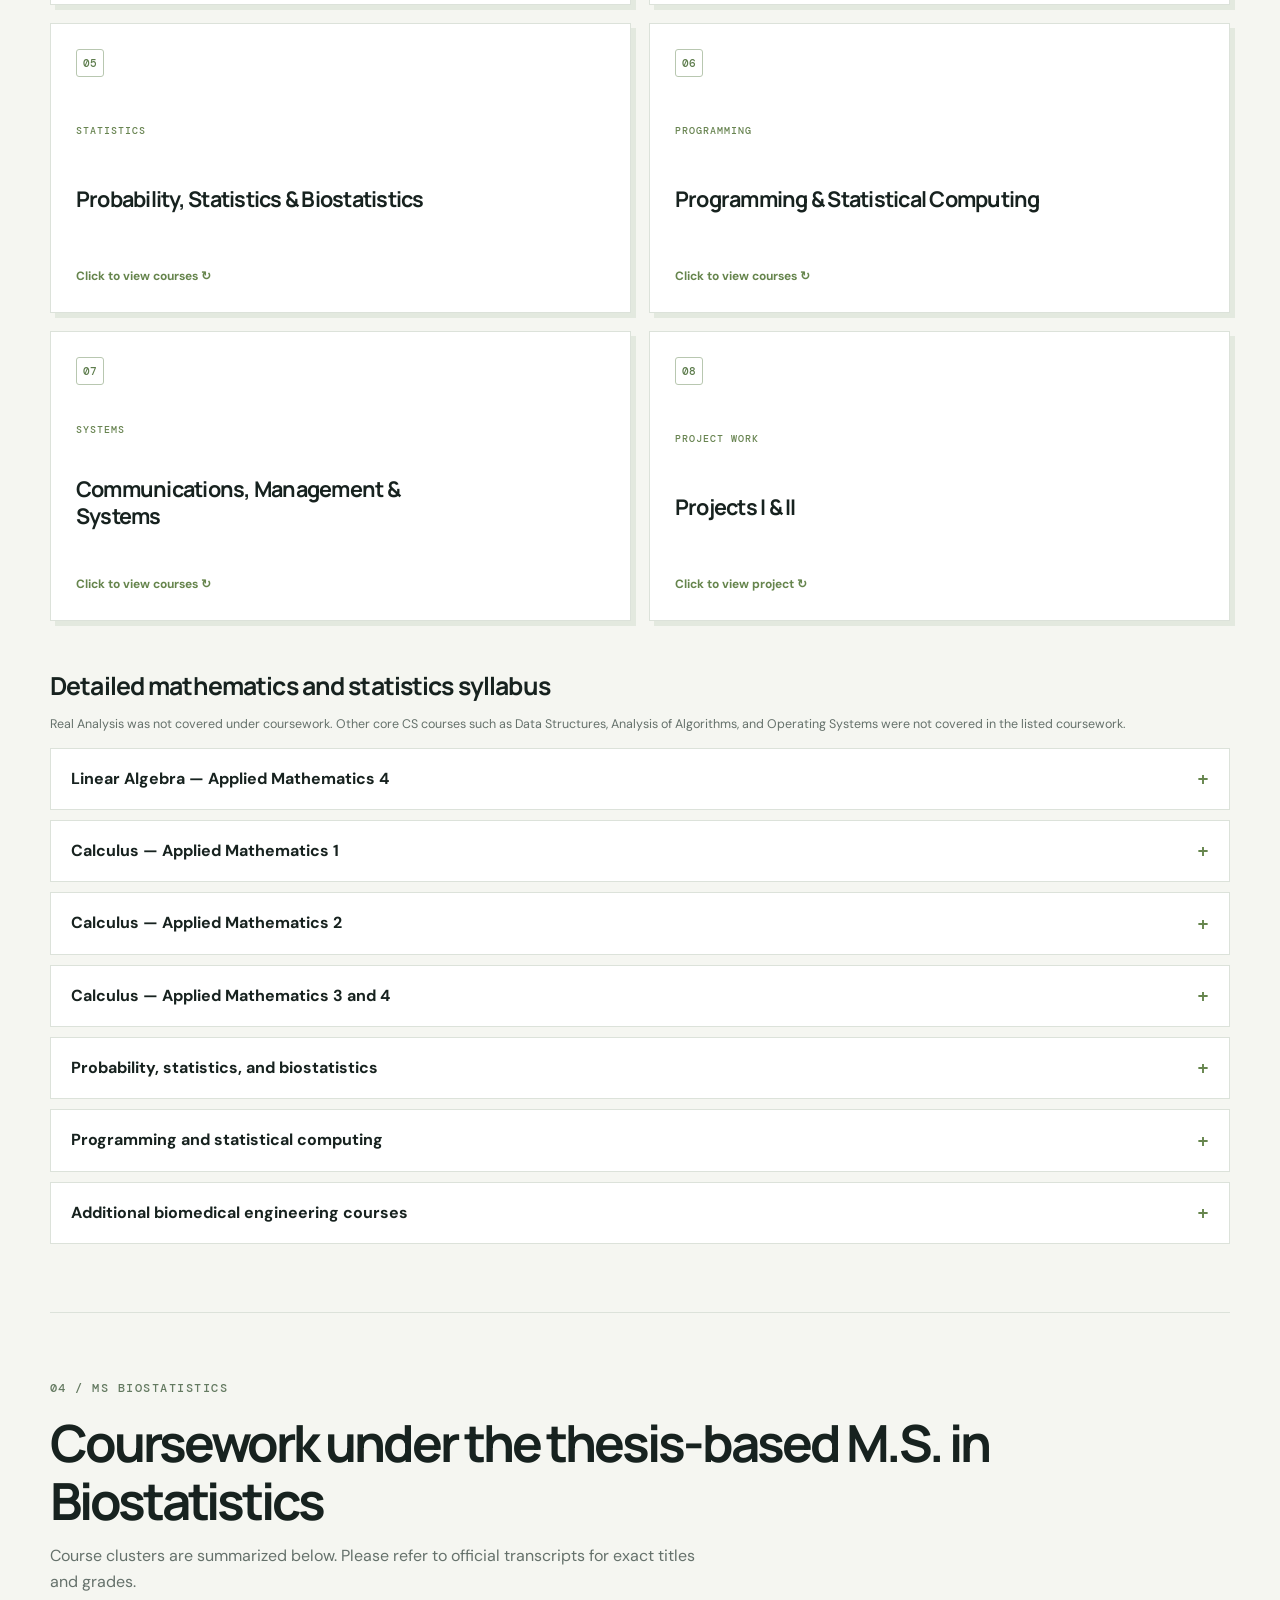
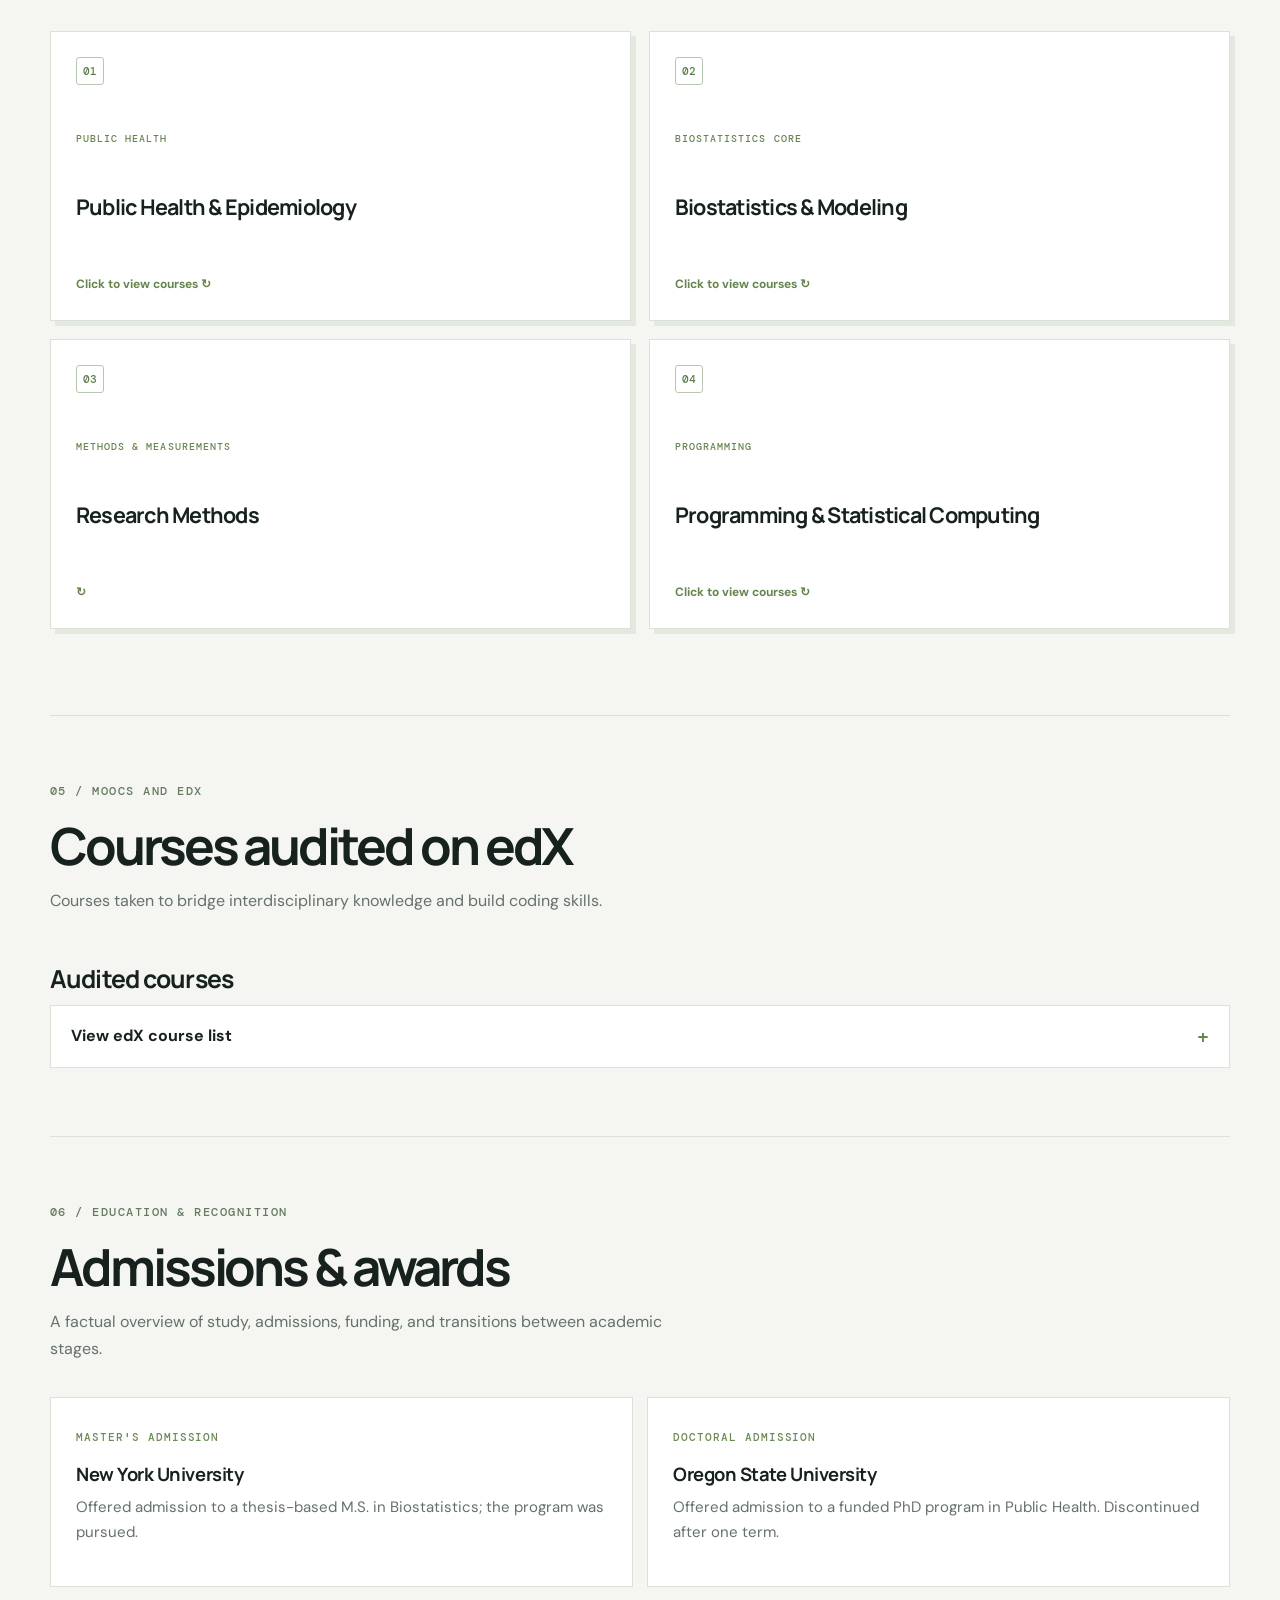
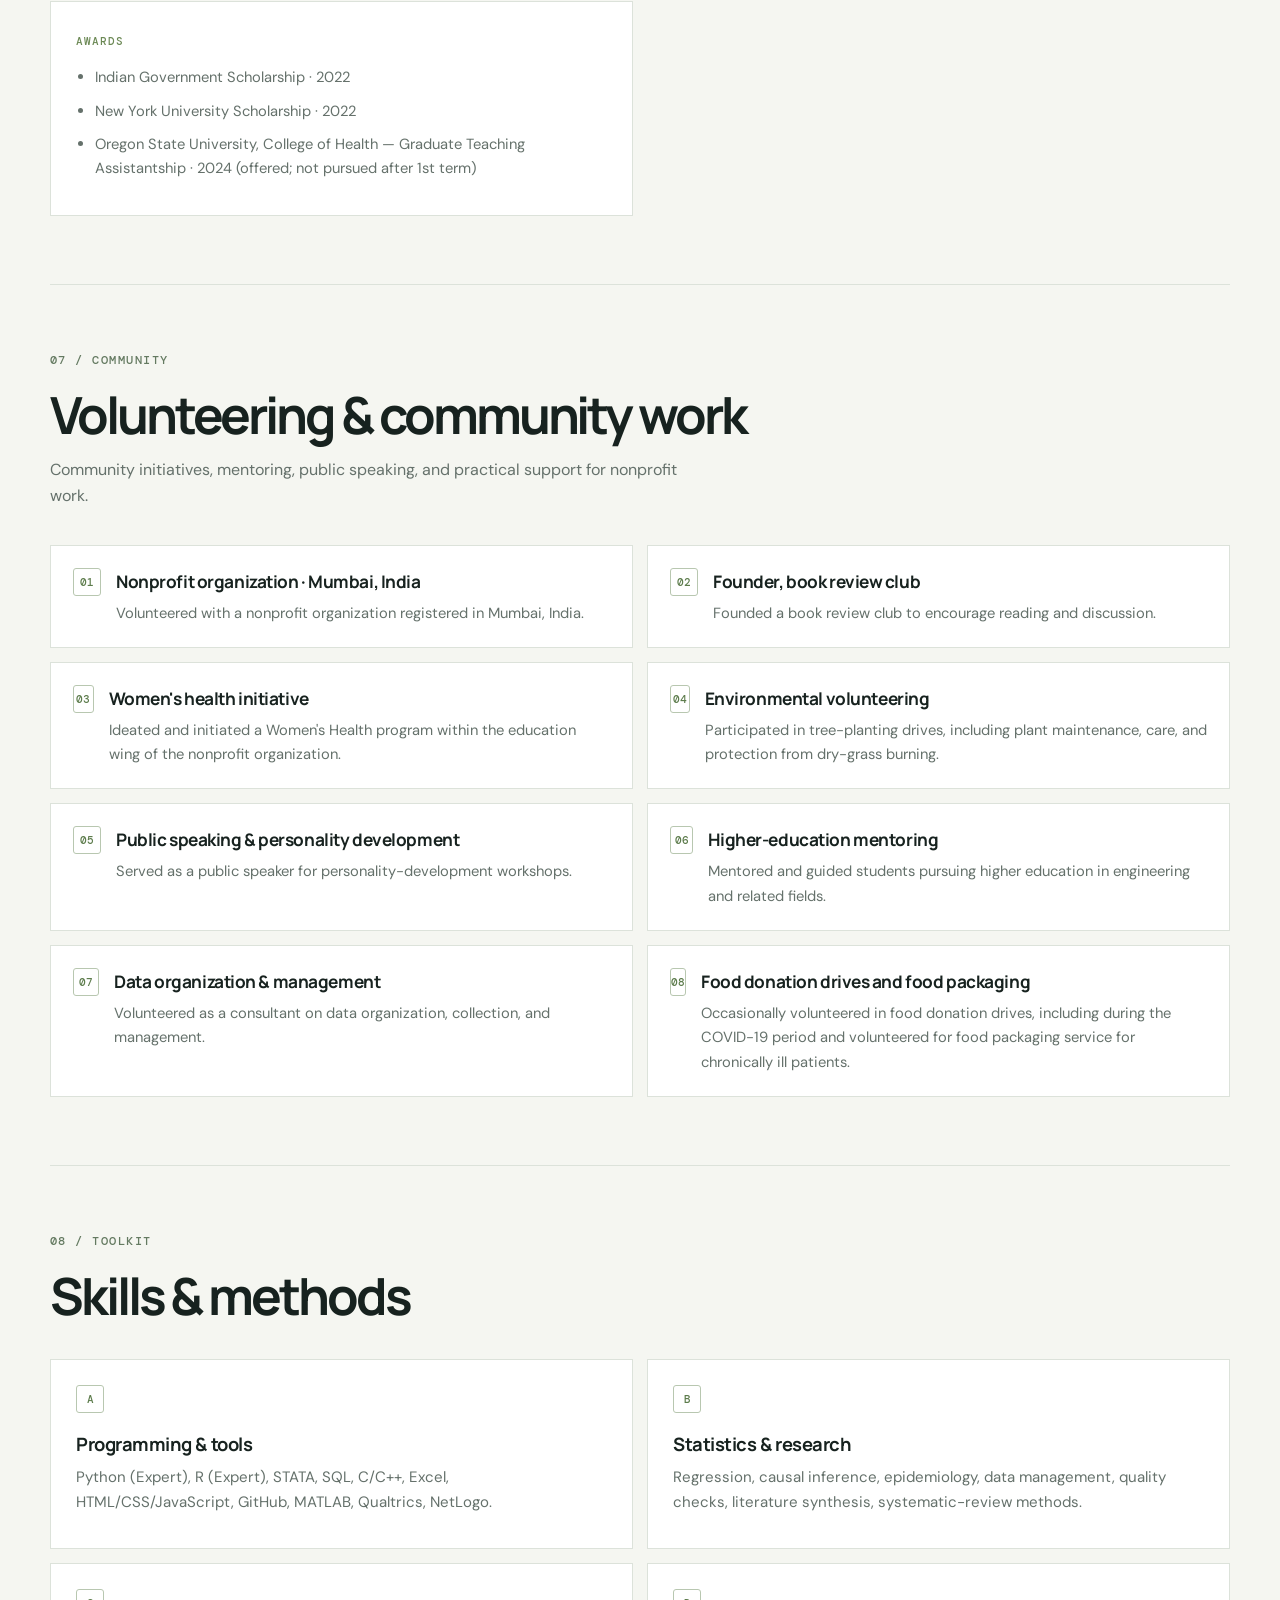
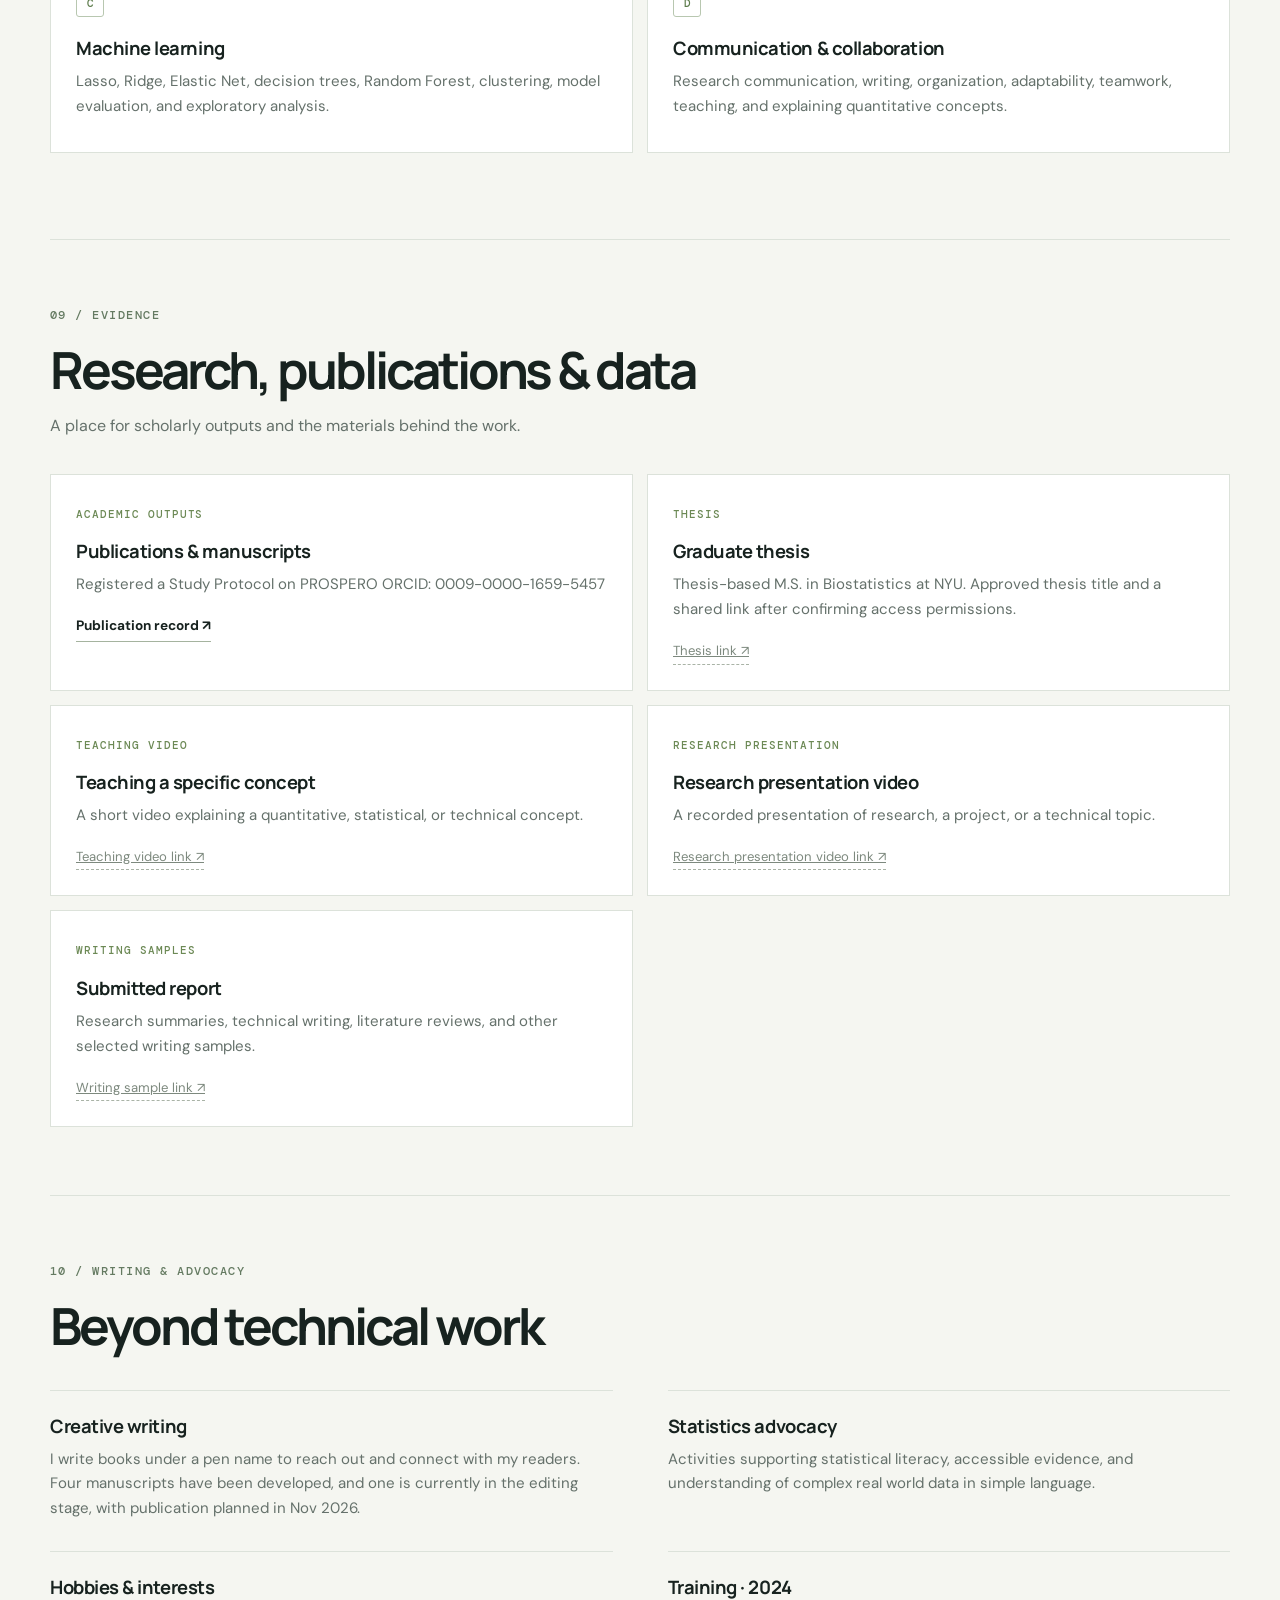
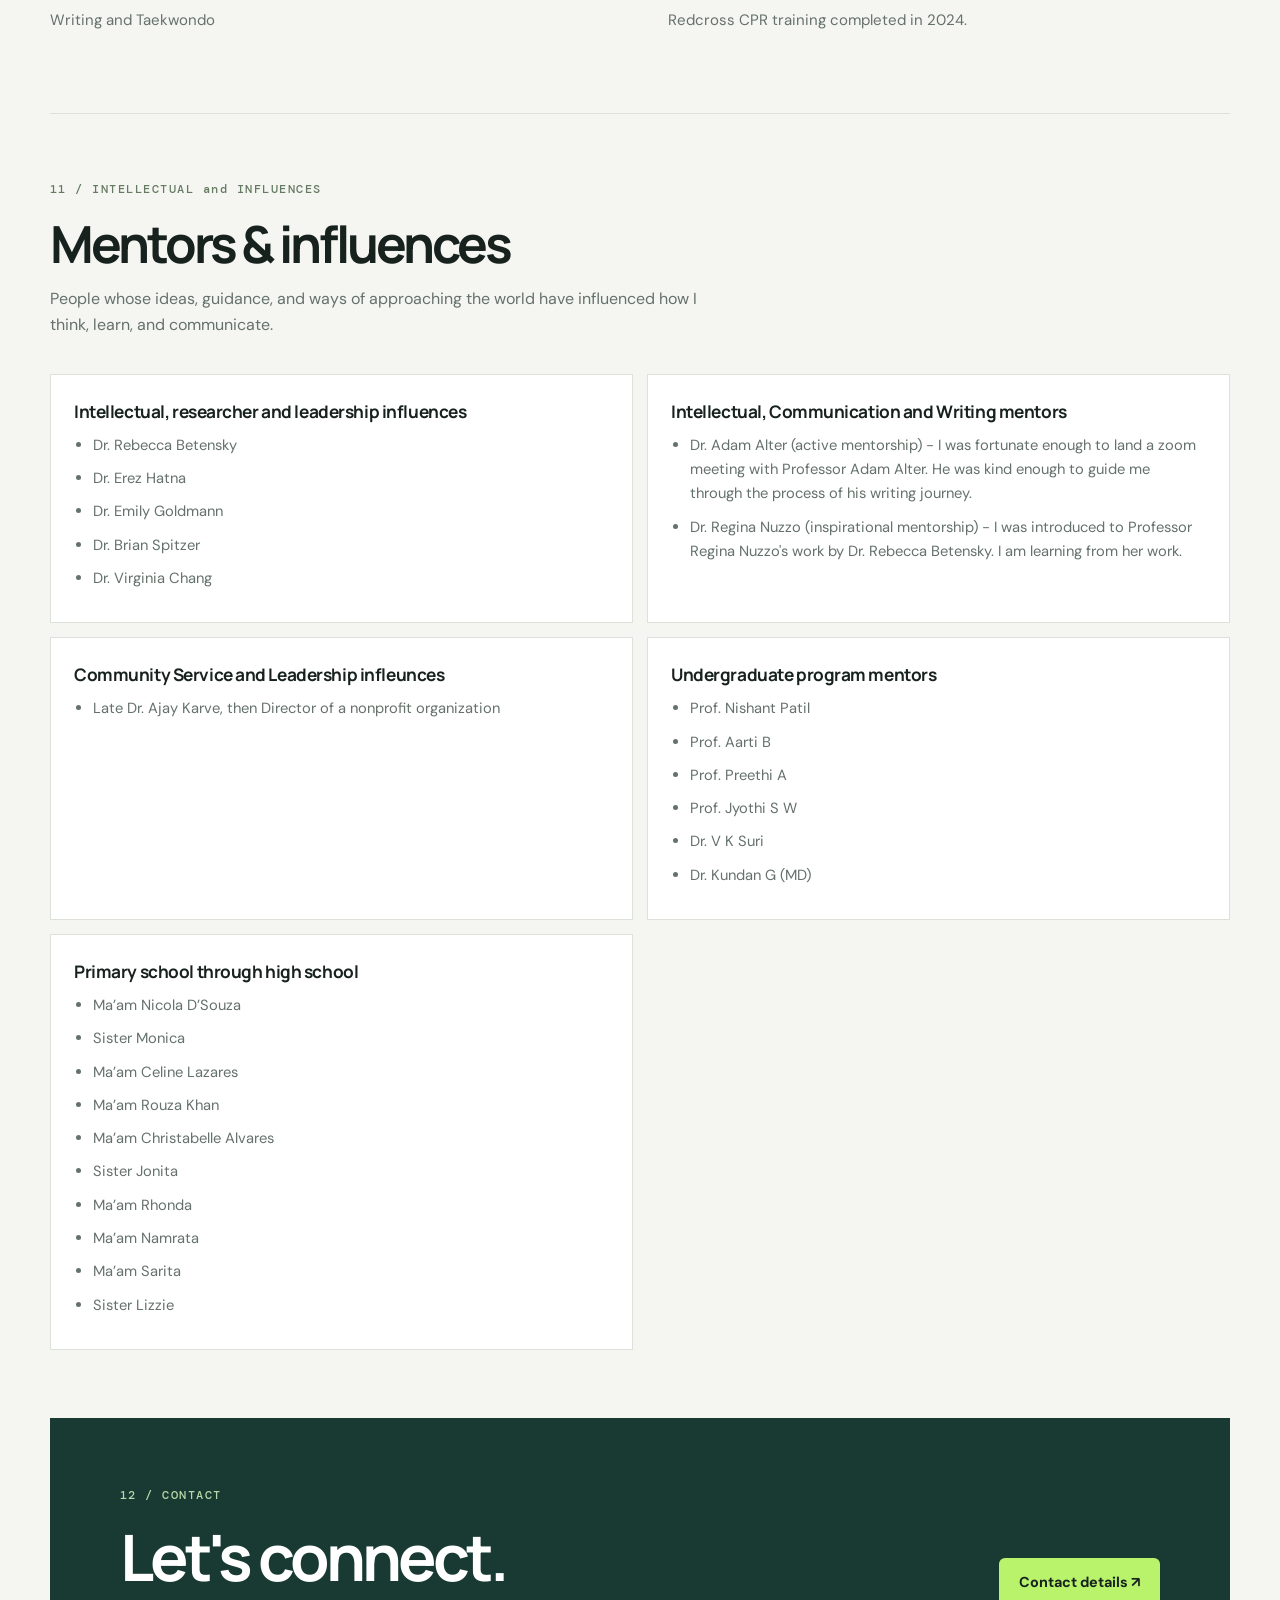
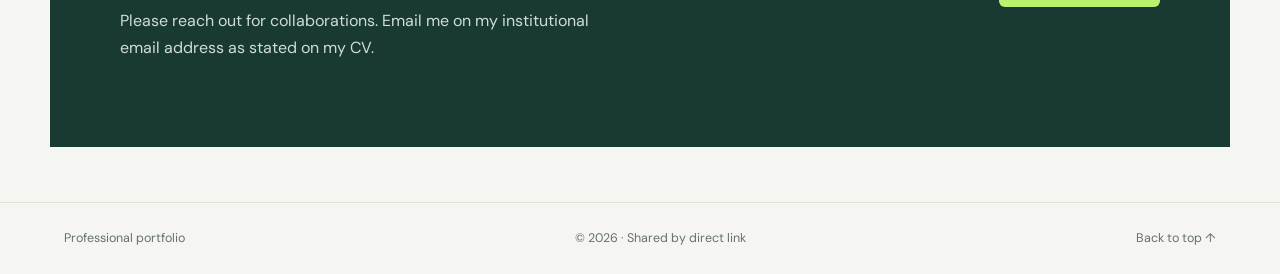
==== commit 98eae28f: "Fix typos in mentors section of index.html Corrected a typo in the name 'Dr. Emily Goldman' to 'Dr. " ====
--- a/index.html
+++ b/index.html
@@ -249,7 +249,7 @@
    <section id="mentors" class="section-wrap content-section">
         <div class="section-heading"><p class="eyebrow">11 / INTELLECTUAL and INFLUENCES</p><h2>Mentors & influences</h2><p class="section-description">People whose ideas, guidance, and ways of approaching the world have influenced how I think, learn, and communicate.</p><p class="small-note"></p></div>
         <div class="mentor-groups">
-          <article class="mentor-group"><h3>Intellectual, researcher and leadership influences</h3><ul class="portfolio-list"><li>Dr. Rebecca Betensky</li><li>Dr. Erez Hatna</li><li>Dr. Emily Goldman</li><li>Dr. Brian Spitzer</li><li>Dr. Virginia Chang</li></ul></article>
+          <article class="mentor-group"><h3>Intellectual, researcher and leadership influences</h3><ul class="portfolio-list"><li>Dr. Rebecca Betensky</li><li>Dr. Erez Hatna</li><li>Dr. Emily Goldmann</li><li>Dr. Brian Spitzer</li><li>Dr. Virginia Chang</li></ul></article>
           <article class="mentor-group"><h3>Intellectual, Communication and Writing mentors</h3><ul class="portfolio-list"><li>Dr. Adam Alter (active mentorship) - I was fortunate enough to land a zoom meeting with Professor Adam Alter. He was kind enough to guide me through the process of his writing journey. </li><li>Dr. Regina Nuzzo (inspirational mentorship) - I was introduced to Professor Regina Nuzzo's work by Dr. Rebecca Betensky. I am learning from her work.</li></ul></article>
           <article class="mentor-group"><h3>Community Service and Leadership infleunces</h3><ul class="portfolio-list"><li>Late Dr. Ajay Karve, then Director of a nonprofit organization</li></ul></article>
           <article class="mentor-group"><h3>Undergraduate program mentors</h3><ul class="portfolio-list"><li>Prof. Nishant Patil</li><li>Prof. Aarti B</li><li>Prof. Preethi A</li><li>Prof. Jyothi S W</li><li>Dr. V K Suri</li><li>Dr. Kundan G (MD)</li></ul></article>
